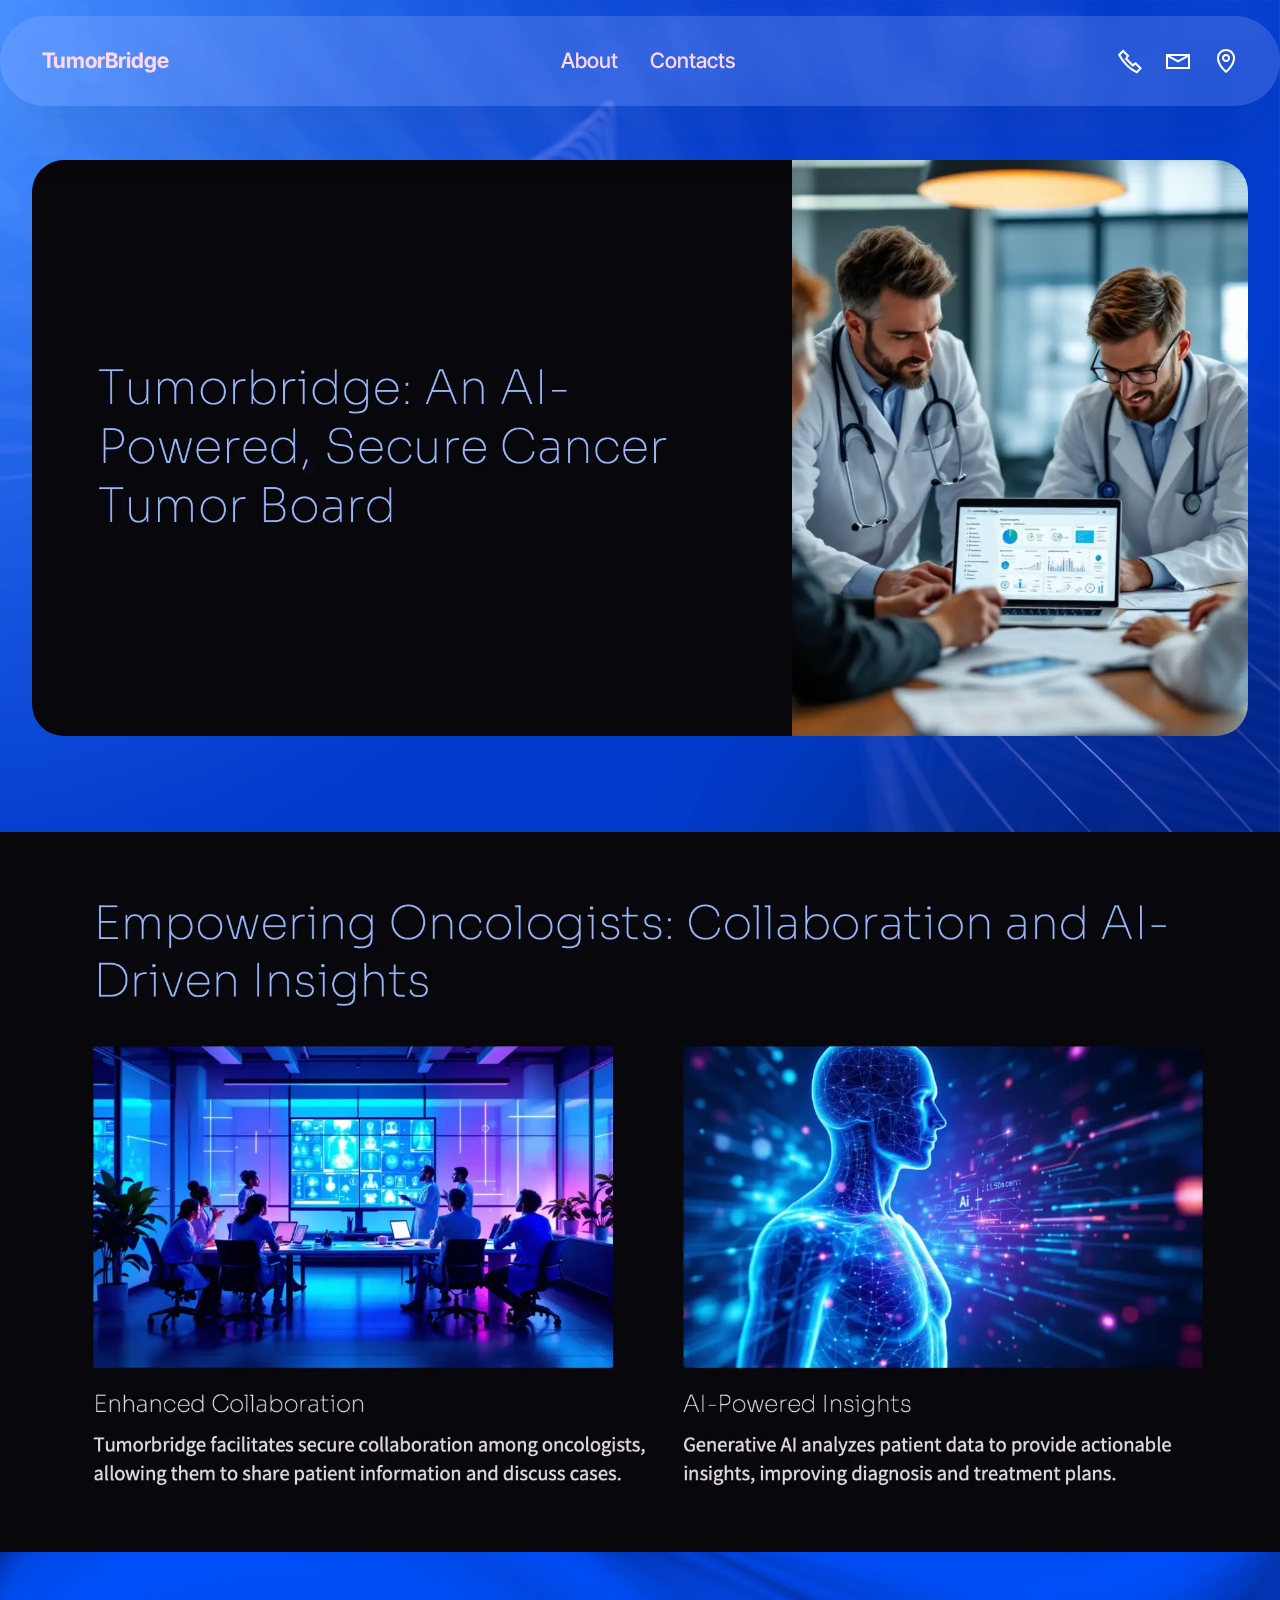
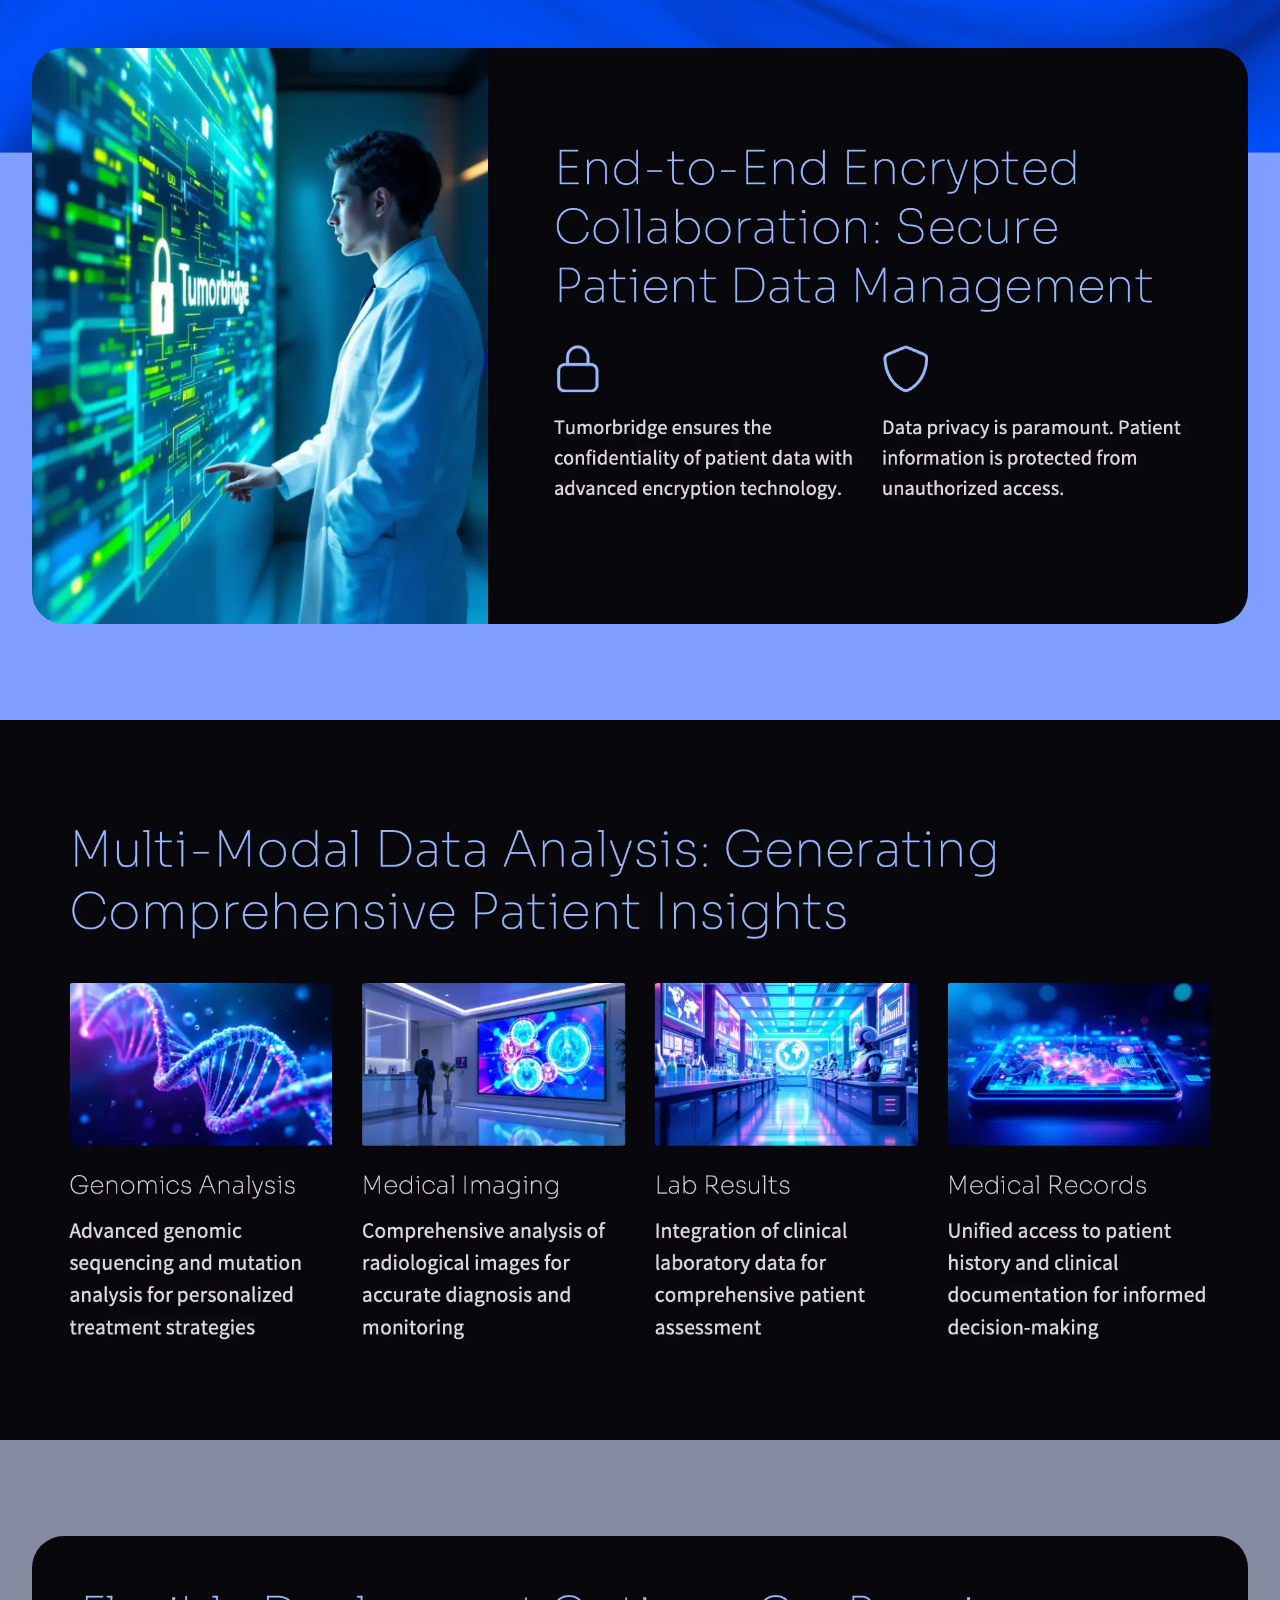
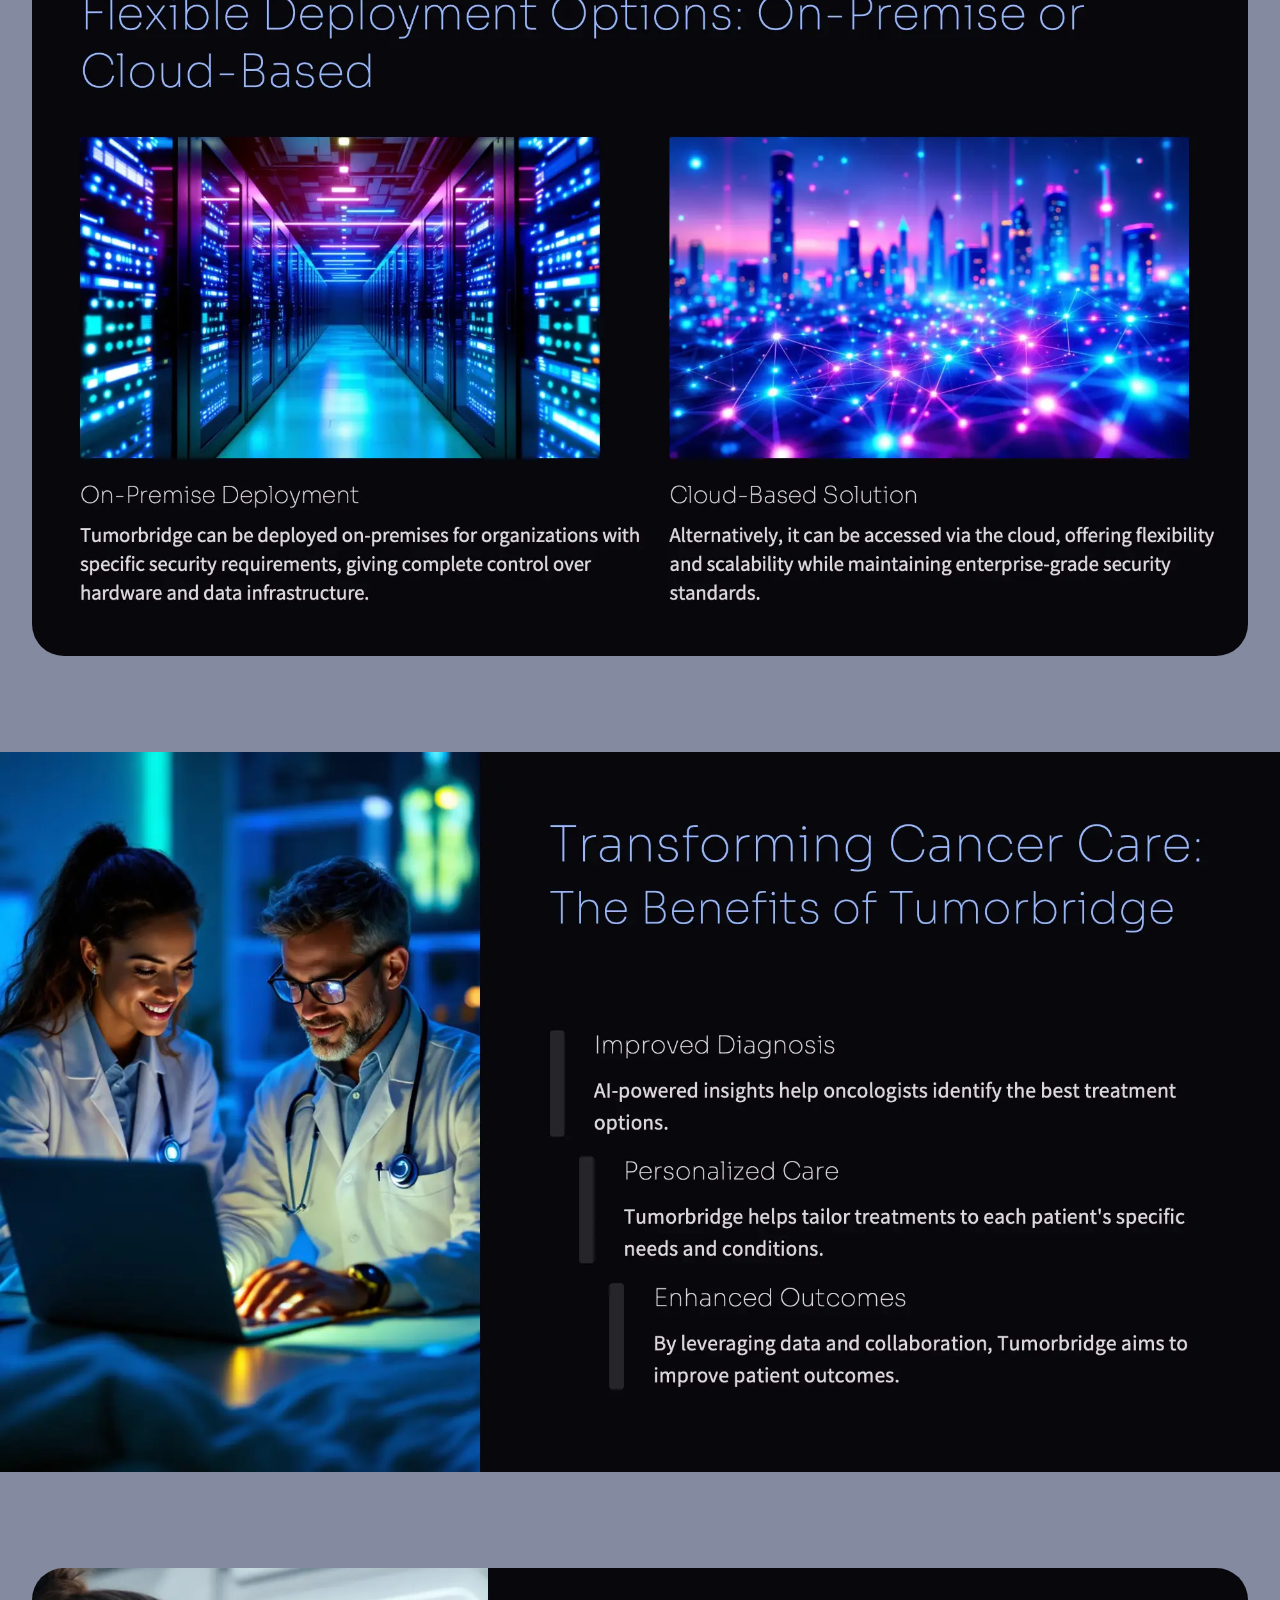
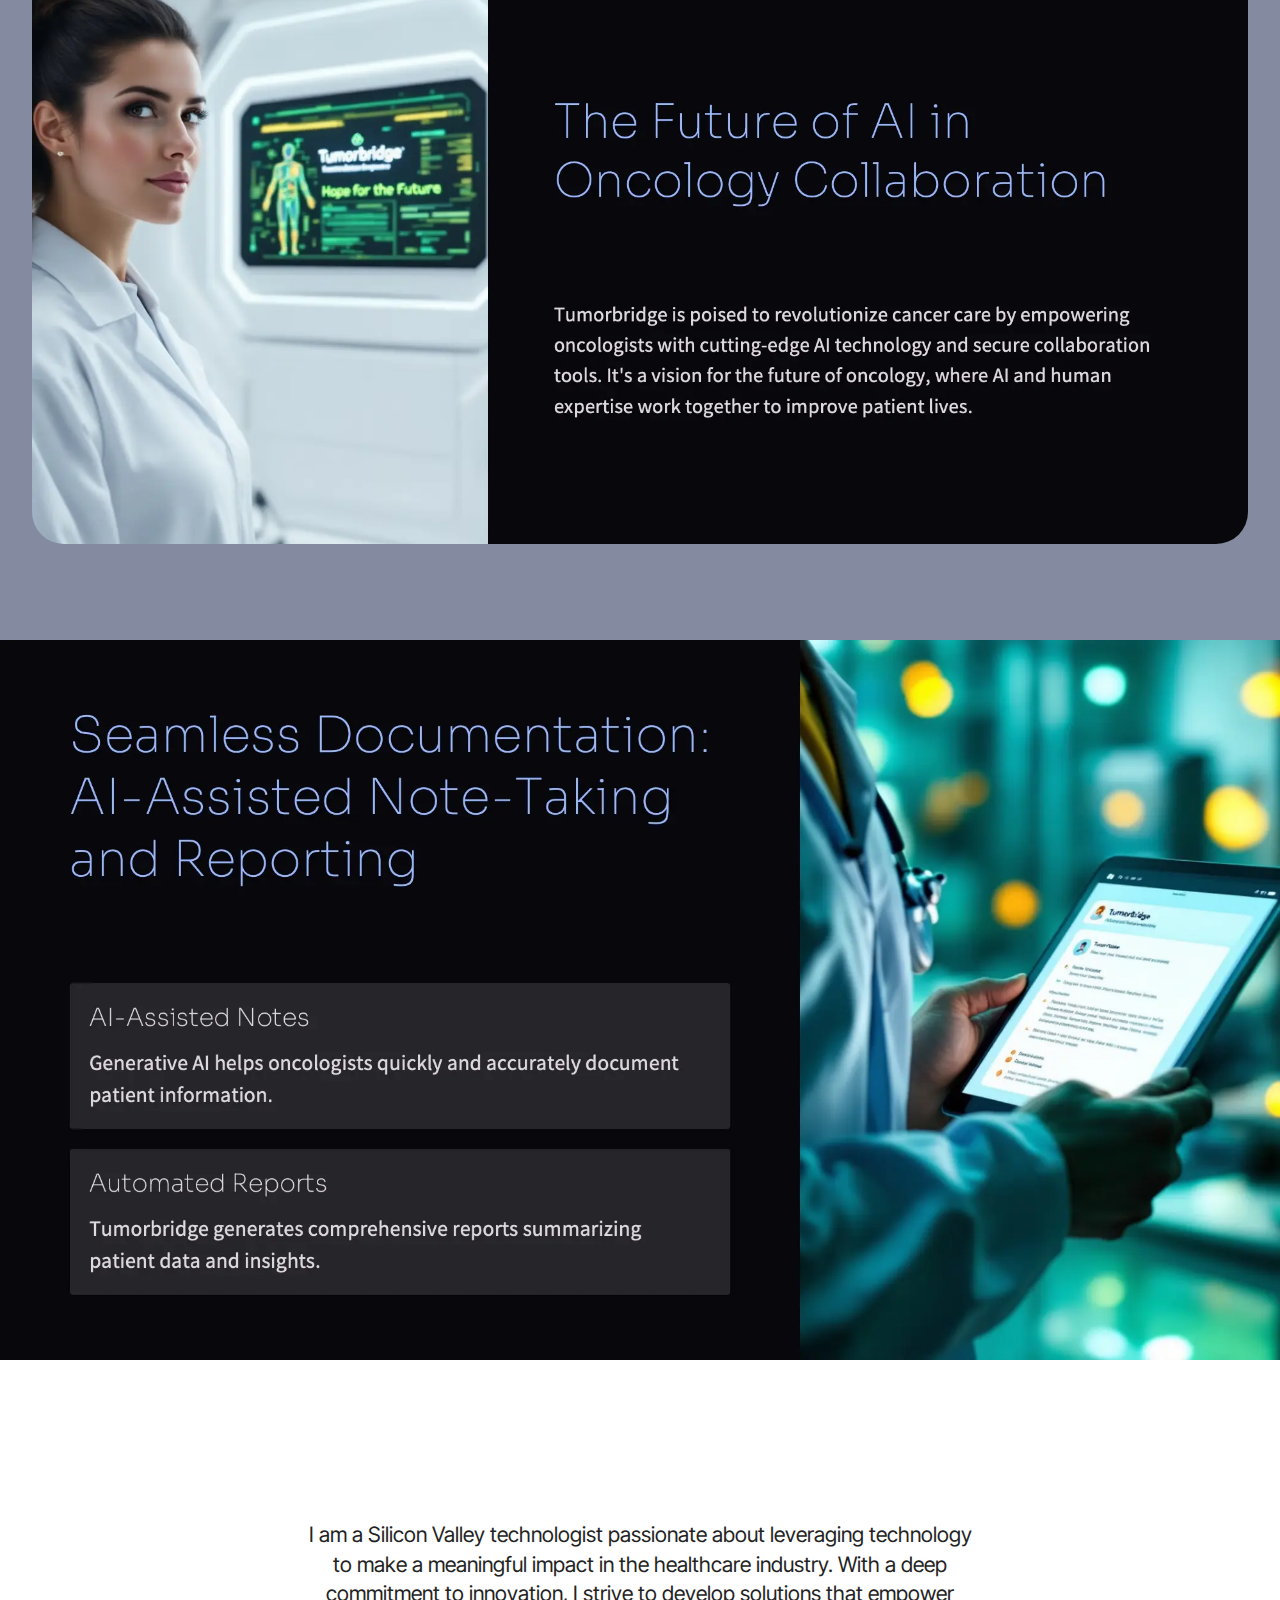
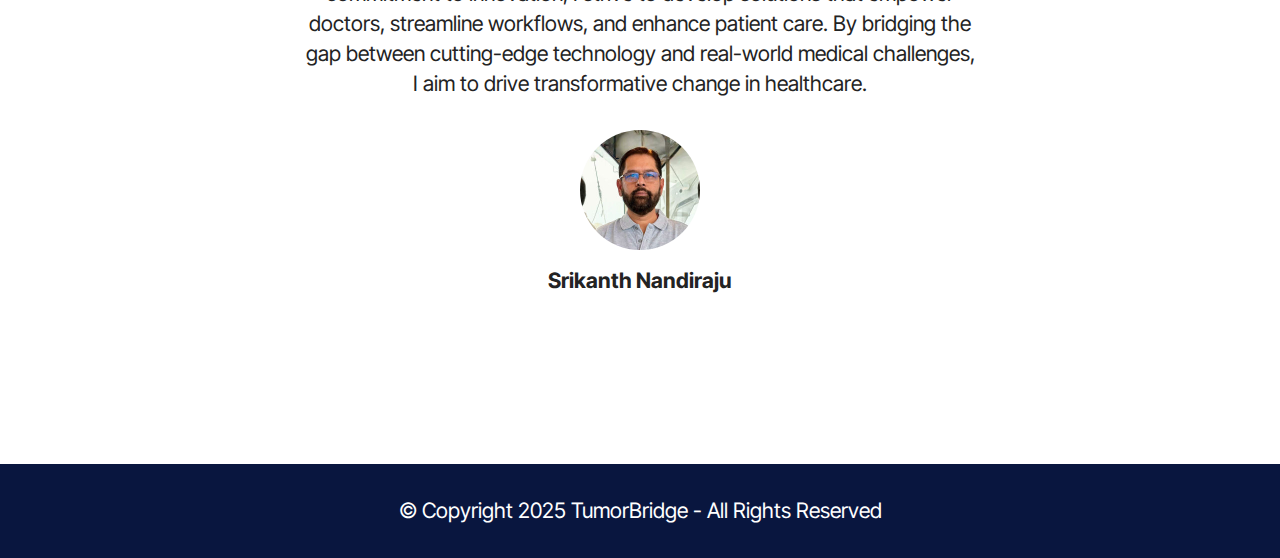
==== index.html @ 844866e7 "Site for YC" ====
<!DOCTYPE html>
<html>

<head>
  <!-- Site made with Mobirise Website Builder v5.9.18, https://mobirise.com -->
  <meta charset="UTF-8">
  <meta http-equiv="X-UA-Compatible" content="IE=edge">
  <meta name="generator" content="Mobirise v5.9.18, mobirise.com">
  <meta name="viewport" content="width=device-width, initial-scale=1, minimum-scale=1">
  <link rel="shortcut icon" href="assets/images/slide1-1.webp" type="image/x-icon">
  <meta name="description" content="">


  <title>[ Tumor Bridge ]</title>
  <link rel="stylesheet" href="assets/web/assets/mobirise-icons2/mobirise2.css">
  <link rel="stylesheet" href="assets/bootstrap/css/bootstrap.min.css">
  <link rel="stylesheet" href="assets/bootstrap/css/bootstrap-grid.min.css">
  <link rel="stylesheet" href="assets/bootstrap/css/bootstrap-reboot.min.css">
  <link rel="stylesheet" href="assets/parallax/jarallax.css">
  <link rel="stylesheet" href="assets/dropdown/css/style.css">
  <link rel="stylesheet" href="assets/theme/css/style.css">
  <link rel="preload"
    href="https://fonts.googleapis.com/css?family=Inter+Tight:100,200,300,400,500,600,700,800,900,100i,200i,300i,400i,500i,600i,700i,800i,900i&display=swap"
    as="style" onload="this.onload=null;this.rel='stylesheet'">
  <noscript>
    <link rel="stylesheet"
      href="https://fonts.googleapis.com/css?family=Inter+Tight:100,200,300,400,500,600,700,800,900,100i,200i,300i,400i,500i,600i,700i,800i,900i&display=swap">
  </noscript>
  <link rel="preload" as="style" href="assets/mobirise/css/mbr-additional.css?v=4ogTkj">
  <link rel="stylesheet" href="assets/mobirise/css/mbr-additional.css?v=4ogTkj" type="text/css">





</head>

<body>

  <section data-bs-version="5.1" class="menu menu2 cid-uChitT1sKM" once="menu" id="menu02-e">


    <nav class="navbar-fixed-top navbar navbar-dropdown navbar-expand-lg">
      <div class="container">
        <div class="navbar-brand">

          <span class="navbar-caption-wrap"><a class="text-secondary navbar-caption display-4"
              href="index.html#footer04-f">TumorBridge</a></span>
        </div>
        <button class="navbar-toggler" type="button" data-toggle="collapse" data-bs-toggle="collapse"
          data-target="#navbarSupportedContent" data-bs-target="#navbarSupportedContent"
          aria-controls="navbarNavAltMarkup" aria-expanded="false" aria-label="Toggle navigation">
          <div class="hamburger">
            <span></span>
            <span></span>
            <span></span>
            <span></span>
          </div>
        </button>
        <div class="collapse navbar-collapse" id="navbarSupportedContent">
          <ul class="nav-right navbar-nav nav-dropdown" data-app-modern-menu="true">
            <li class="nav-item">
              <a class="text-secondary nav-link link display-4" href="index.html#footer04-f">About</a>
            </li>

            <li class="nav-item">
              <a class="text-secondary nav-link link display-4" href="index.html#footer04-f">Contacts</a>
            </li>
          </ul>
          <div class="icons-menu">
            <a class="iconfont-wrapper" href="index.html#footer04-f">
              <span class="p-2 mbr-iconfont mobi-mbri-phone mobi-mbri"></span>
            </a>
            <a class="iconfont-wrapper" href="index.html#footer04-f">
              <span class="p-2 mbr-iconfont mobi-mbri-letter mobi-mbri"></span>
            </a>
            <a class="iconfont-wrapper" href="index.html#footer04-f">
              <span class="mobi-mbri-map-pin p-2 mbr-iconfont mobi-mbri"></span>
            </a>

          </div>

        </div>
      </div>
    </nav>
  </section>

  <section data-bs-version="5.1" class="image07 cid-uChcilmzw1 mbr-parallax-background" id="image07-2">



    <div class="mbr-overlay" style="opacity: 0.5; background-color: rgb(0, 61, 255);"></div>
    <div class="container">
      <div class="justify-content-center row">
        <div class="card col-12 col-lg-12">
          <div class="card-wrapper wrap">
            <div class="card-box align-center">



            </div>
          </div>
        </div>
      </div>


    </div>
  </section>

  <section data-bs-version="5.1" class="image03 cid-uChcu0Eqd3" id="image04-3">


    <div class="image-block m-auto">
      <img src="assets/images/section-2.webp" alt="Mobirise">

    </div>
  </section>

  <section data-bs-version="5.1" class="image07 cid-uChdQV6iIn mbr-parallax-background" id="image07-4">



    <div class="mbr-overlay" style="opacity: 0.5; background-color: rgb(0, 61, 255);"></div>
    <div class="container">
      <div class="justify-content-center row">
        <div class="card col-12 col-lg-12">
          <div class="card-wrapper wrap">
            <div class="card-box align-center">



            </div>
          </div>
        </div>
      </div>


    </div>
  </section>

  <section data-bs-version="5.1" class="image03 cid-uChe19SMSK" id="image04-5">


    <div class="image-block m-auto">
      <img src="assets/images/section-4.webp" alt="Mobirise">

    </div>
  </section>

  <section data-bs-version="5.1" class="image07 cid-uChfQduORW mbr-parallax-background" id="image07-c">



    <div class="mbr-overlay" style="opacity: 0.5; background-color: rgb(9, 22, 63);"></div>
    <div class="container">
      <div class="justify-content-center row">
        <div class="card col-12 col-lg-12">
          <div class="card-wrapper wrap">
            <div class="card-box align-center">



            </div>
          </div>
        </div>
      </div>


    </div>
  </section>

  <section data-bs-version="5.1" class="image03 cid-uCheXGlC0w" id="image04-9">


    <div class="image-block m-auto">
      <img src="assets/images/section-7.webp" alt="Mobirise">

    </div>
  </section>

  <section data-bs-version="5.1" class="image07 cid-uCheaqXjZr mbr-parallax-background" id="image07-6">



    <div class="mbr-overlay" style="opacity: 0.5; background-color: rgb(9, 22, 63);"></div>
    <div class="container">
      <div class="justify-content-center row">
        <div class="card col-12 col-lg-12">
          <div class="card-wrapper wrap">
            <div class="card-box align-center">



            </div>
          </div>
        </div>
      </div>


    </div>
  </section>

  <section data-bs-version="5.1" class="image03 cid-uCheyWQt55" id="image04-7">


    <div class="image-block m-auto">
      <img src="assets/images/section-5.webp" alt="Mobirise">

    </div>
  </section>

  <section data-bs-version="5.1" class="people06 cid-uChkmJxXgP mbr-parallax-background" id="people06-g">




    <div class="container-fluid">
      <div class="justify-content-center row">
        <div class="card col-12 col-md-12 col-lg-8">
          <div class="card-wrapper">
            <div class="card-box align-center">
              <p class="card-text mbr-fonts-style display-7">
                I am a Silicon Valley technologist passionate about leveraging technology to make a meaningful impact in
                the healthcare industry. With a deep commitment to innovation, I strive to develop solutions that
                empower doctors, streamline workflows, and enhance patient care. By bridging the gap between
                cutting-edge technology and real-world medical challenges, I aim to drive transformative change in
                healthcare.
              </p>
              <div class="justify-content-center mt-4 img-wrapper">
                <img src="assets/images/snapedit-1722427448085-240x240.jpg" alt="" data-slide-to="0"
                  data-bs-slide-to="0">
              </div>
              <p class="mt-3 card-title mbr-fonts-style display-7">
                <strong>Srikanth Nandiraju</strong>
              </p>
            </div>
          </div>
        </div>
      </div>
    </div>
  </section>

  <section data-bs-version="5.1" class="footer4 cid-uChjpR6FCB" once="footers" id="footer04-f">





    <div class="container">
      <div class="media-container-row align-center mbr-white">
        <div class="col-12">
          <p class="mb-0 mbr-text mbr-fonts-style display-7">
            © Copyright 2025 TumorBridge - All Rights Reserved
          </p>
        </div>
      </div>
    </div>
  </section>

  <script src="assets/bootstrap/js/bootstrap.bundle.min.js"></script>
  <script src="assets/parallax/jarallax.js"></script>
  <script src="assets/smoothscroll/smooth-scroll.js"></script>
  <script src="assets/ytplayer/index.js"></script>
  <script src="assets/dropdown/js/navbar-dropdown.js"></script>
  <script src="assets/theme/js/script.js"></script>



</body>

</html>
---- assets/web/assets/mobirise-icons2/mobirise2.css ----
@font-face {
  font-family: 'Moririse2';
  font-display: swap;
  src:  url('mobirise2.eot?f2bix4');
  src:  url('mobirise2.eot?f2bix4#iefix') format('embedded-opentype'),
    url('mobirise2.ttf?f2bix4') format('truetype'),
    url('mobirise2.woff?f2bix4') format('woff'),
    url('mobirise2.svg?f2bix4#mobirise2') format('svg');
  font-weight: normal;
  font-style: normal;
}

[class^="mobi-"], [class*=" mobi-"] {
  /* use !important to prevent issues with browser extensions that change fonts */
  font-family: 'Moririse2' !important;
  speak: none;
  font-style: normal;
  font-weight: normal;
  font-variant: normal;
  text-transform: none;
  line-height: 1;

  /* Better Font Rendering =========== */
  -webkit-font-smoothing: antialiased;
  -moz-osx-font-smoothing: grayscale;
}

.mobi-mbri-add-submenu:before {
  content: "\e900";
}
.mobi-mbri-alert:before {
  content: "\e901";
}
.mobi-mbri-align-center:before {
  content: "\e902";
}
.mobi-mbri-align-justify:before {
  content: "\e903";
}
.mobi-mbri-align-left:before {
  content: "\e904";
}
.mobi-mbri-align-right:before {
  content: "\e905";
}
.mobi-mbri-android:before {
  content: "\e906";
}
.mobi-mbri-apple:before {
  content: "\e907";
}
.mobi-mbri-arrow-down:before {
  content: "\e908";
}
.mobi-mbri-arrow-next:before {
  content: "\e909";
}
.mobi-mbri-arrow-prev:before {
  content: "\e90a";
}
.mobi-mbri-arrow-up:before {
  content: "\e90b";
}
.mobi-mbri-bold:before {
  content: "\e90c";
}
.mobi-mbri-bookmark:before {
  content: "\e90d";
}
.mobi-mbri-bootstrap:before {
  content: "\e90e";
}
.mobi-mbri-briefcase:before {
  content: "\e90f";
}
.mobi-mbri-browse:before {
  content: "\e910";
}
.mobi-mbri-bulleted-list:before {
  content: "\e911";
}
.mobi-mbri-calendar:before {
  content: "\e912";
}
.mobi-mbri-camera:before {
  content: "\e913";
}
.mobi-mbri-cart-add:before {
  content: "\e914";
}
.mobi-mbri-cart-full:before {
  content: "\e915";
}
.mobi-mbri-cash:before {
  content: "\e916";
}
.mobi-mbri-change-style:before {
  content: "\e917";
}
.mobi-mbri-chat:before {
  content: "\e918";
}
.mobi-mbri-clock:before {
  content: "\e919";
}
.mobi-mbri-close:before {
  content: "\e91a";
}
.mobi-mbri-cloud:before {
  content: "\e91b";
}
.mobi-mbri-code:before {
  content: "\e91c";
}
.mobi-mbri-contact-form:before {
  content: "\e91d";
}
.mobi-mbri-credit-card:before {
  content: "\e91e";
}
.mobi-mbri-cursor-click:before {
  content: "\e91f";
}
.mobi-mbri-cust-feedback:before {
  content: "\e920";
}
.mobi-mbri-database:before {
  content: "\e921";
}
.mobi-mbri-delivery:before {
  content: "\e922";
}
.mobi-mbri-desktop:before {
  content: "\e923";
}
.mobi-mbri-devices:before {
  content: "\e924";
}
.mobi-mbri-down:before {
  content: "\e925";
}
.mobi-mbri-download-2:before {
  content: "\e926";
}
.mobi-mbri-download:before {
  content: "\e927";
}
.mobi-mbri-drag-n-drop-2:before {
  content: "\e928";
}
.mobi-mbri-drag-n-drop:before {
  content: "\e929";
}
.mobi-mbri-edit-2:before {
  content: "\e92a";
}
.mobi-mbri-edit:before {
  content: "\e92b";
}
.mobi-mbri-error:before {
  content: "\e92c";
}
.mobi-mbri-extension:before {
  content: "\e92d";
}
.mobi-mbri-features:before {
  content: "\e92e";
}
.mobi-mbri-file:before {
  content: "\e92f";
}
.mobi-mbri-flag:before {
  content: "\e930";
}
.mobi-mbri-folder:before {
  content: "\e931";
}
.mobi-mbri-gift:before {
  content: "\e932";
}
.mobi-mbri-github:before {
  content: "\e933";
}
.mobi-mbri-globe-2:before {
  content: "\e934";
}
.mobi-mbri-globe:before {
  content: "\e935";
}
.mobi-mbri-growing-chart:before {
  content: "\e936";
}
.mobi-mbri-hearth:before {
  content: "\e937";
}
.mobi-mbri-help:before {
  content: "\e938";
}
.mobi-mbri-home:before {
  content: "\e939";
}
.mobi-mbri-hot-cup:before {
  content: "\e93a";
}
.mobi-mbri-idea:before {
  content: "\e93b";
}
.mobi-mbri-image-gallery:before {
  content: "\e93c";
}
.mobi-mbri-image-slider:before {
  content: "\e93d";
}
.mobi-mbri-info:before {
  content: "\e93e";
}
.mobi-mbri-italic:before {
  content: "\e93f";
}
.mobi-mbri-key:before {
  content: "\e940";
}
.mobi-mbri-laptop:before {
  content: "\e941";
}
.mobi-mbri-layers:before {
  content: "\e942";
}
.mobi-mbri-left-right:before {
  content: "\e943";
}
.mobi-mbri-left:before {
  content: "\e944";
}
.mobi-mbri-letter:before {
  content: "\e945";
}
.mobi-mbri-like:before {
  content: "\e946";
}
.mobi-mbri-link:before {
  content: "\e947";
}
.mobi-mbri-lock:before {
  content: "\e948";
}
.mobi-mbri-login:before {
  content: "\e949";
}
.mobi-mbri-logout:before {
  content: "\e94a";
}
.mobi-mbri-magic-stick:before {
  content: "\e94b";
}
.mobi-mbri-map-pin:before {
  content: "\e94c";
}
.mobi-mbri-menu:before {
  content: "\e94d";
}
.mobi-mbri-mobile-2:before {
  content: "\e94e";
}
.mobi-mbri-mobile-horizontal:before {
  content: "\e94f";
}
.mobi-mbri-mobile:before {
  content: "\e950";
}
.mobi-mbri-mobirise:before {
  content: "\e951";
}
.mobi-mbri-more-horizontal:before {
  content: "\e952";
}
.mobi-mbri-more-vertical:before {
  content: "\e953";
}
.mobi-mbri-music:before {
  content: "\e954";
}
.mobi-mbri-new-file:before {
  content: "\e955";
}
.mobi-mbri-numbered-list:before {
  content: "\e956";
}
.mobi-mbri-opened-folder:before {
  content: "\e957";
}
.mobi-mbri-pages:before {
  content: "\e958";
}
.mobi-mbri-paper-plane:before {
  content: "\e959";
}
.mobi-mbri-paperclip:before {
  content: "\e95a";
}
.mobi-mbri-phone:before {
  content: "\e95b";
}
.mobi-mbri-photo:before {
  content: "\e95c";
}
.mobi-mbri-photos:before {
  content: "\e95d";
}
.mobi-mbri-pin:before {
  content: "\e95e";
}
.mobi-mbri-play:before {
  content: "\e95f";
}
.mobi-mbri-plus:before {
  content: "\e960";
}
.mobi-mbri-preview:before {
  content: "\e961";
}
.mobi-mbri-print:before {
  content: "\e962";
}
.mobi-mbri-protect:before {
  content: "\e963";
}
.mobi-mbri-question:before {
  content: "\e964";
}
.mobi-mbri-quote-left:before {
  content: "\e965";
}
.mobi-mbri-quote-right:before {
  content: "\e966";
}
.mobi-mbri-redo:before {
  content: "\e967";
}
.mobi-mbri-refresh:before {
  content: "\e968";
}
.mobi-mbri-responsive-2:before {
  content: "\e969";
}
.mobi-mbri-responsive:before {
  content: "\e96a";
}
.mobi-mbri-right:before {
  content: "\e96b";
}
.mobi-mbri-rocket:before {
  content: "\e96c";
}
.mobi-mbri-sad-face:before {
  content: "\e96d";
}
.mobi-mbri-sale:before {
  content: "\e96e";
}
.mobi-mbri-save:before {
  content: "\e96f";
}
.mobi-mbri-search:before {
  content: "\e970";
}
.mobi-mbri-setting-2:before {
  content: "\e971";
}
.mobi-mbri-setting-3:before {
  content: "\e972";
}
.mobi-mbri-setting:before {
  content: "\e973";
}
.mobi-mbri-share:before {
  content: "\e974";
}
.mobi-mbri-shopping-bag:before {
  content: "\e975";
}
.mobi-mbri-shopping-basket:before {
  content: "\e976";
}
.mobi-mbri-shopping-cart:before {
  content: "\e977";
}
.mobi-mbri-sites:before {
  content: "\e978";
}
.mobi-mbri-smile-face:before {
  content: "\e979";
}
.mobi-mbri-speed:before {
  content: "\e97a";
}
.mobi-mbri-star:before {
  content: "\e97b";
}
.mobi-mbri-success:before {
  content: "\e97c";
}
.mobi-mbri-sun:before {
  content: "\e97d";
}
.mobi-mbri-sun2:before {
  content: "\e97e";
}
.mobi-mbri-tablet-vertical:before {
  content: "\e97f";
}
.mobi-mbri-tablet:before {
  content: "\e980";
}
.mobi-mbri-target:before {
  content: "\e981";
}
.mobi-mbri-timer:before {
  content: "\e982";
}
.mobi-mbri-to-ftp:before {
  content: "\e983";
}
.mobi-mbri-to-local-drive:before {
  content: "\e984";
}
.mobi-mbri-touch-swipe:before {
  content: "\e985";
}
.mobi-mbri-touch:before {
  content: "\e986";
}
.mobi-mbri-trash:before {
  content: "\e987";
}
.mobi-mbri-underline:before {
  content: "\e988";
}
.mobi-mbri-undo:before {
  content: "\e989";
}
.mobi-mbri-unlink:before {
  content: "\e98a";
}
.mobi-mbri-unlock:before {
  content: "\e98b";
}
.mobi-mbri-up-down:before {
  content: "\e98c";
}
.mobi-mbri-up:before {
  content: "\e98d";
}
.mobi-mbri-update:before {
  content: "\e98e";
}
.mobi-mbri-upload-2:before {
  content: "\e98f";
}
.mobi-mbri-upload:before {
  content: "\e990";
}
.mobi-mbri-user-2:before {
  content: "\e991";
}
.mobi-mbri-user:before {
  content: "\e992";
}
.mobi-mbri-users:before {
  content: "\e993";
}
.mobi-mbri-video-play:before {
  content: "\e994";
}
.mobi-mbri-video:before {
  content: "\e995";
}
.mobi-mbri-watch:before {
  content: "\e996";
}
.mobi-mbri-website-theme-2:before {
  content: "\e997";
}
.mobi-mbri-website-theme:before {
  content: "\e998";
}
.mobi-mbri-wifi:before {
  content: "\e999";
}
.mobi-mbri-windows:before {
  content: "\e99a";
}
.mobi-mbri-zoom-in:before {
  content: "\e99b";
}
.mobi-mbri-zoom-out:before {
  content: "\e99c";
}
---- assets/parallax/jarallax.css ----
.jarallax {
    position: relative;
    z-index: 0;
}
.jarallax > .jarallax-img {
    position: absolute;
    object-fit: cover;
    /* support for plugin https://github.com/bfred-it/object-fit-images */
    font-family: 'object-fit: cover;';
    top: 0;
    left: 0;
    width: 100%;
    height: 100%;
    z-index: -1;
}
---- assets/dropdown/css/style.css ----
.navbar-dropdown {
  left: 0;
  padding: 0;
  position: absolute;
  right: 0;
  top: 0;
  transition: all 0.45s ease;
  z-index: 1030;
  background: #282828; }
  .navbar-dropdown .navbar-logo {
    margin-right: 0.8rem;
    transition: margin 0.3s ease-in-out;
    vertical-align: middle; }
    .navbar-dropdown .navbar-logo img {
      height: 3.125rem;
      transition: all 0.3s ease-in-out; }
    .navbar-dropdown .navbar-logo.mbr-iconfont {
      font-size: 3.125rem;
      line-height: 3.125rem; }
  .navbar-dropdown .navbar-caption {
    font-weight: 700;
    white-space: normal;
    vertical-align: -4px;
    line-height: 3.125rem !important; }
    .navbar-dropdown .navbar-caption, .navbar-dropdown .navbar-caption:hover {
      color: inherit;
      text-decoration: none; }
  .navbar-dropdown .mbr-iconfont + .navbar-caption {
    vertical-align: -1px; }
  .navbar-dropdown.navbar-fixed-top {
    position: fixed; }
  .navbar-dropdown .navbar-brand span {
    vertical-align: -4px; }
  .navbar-dropdown.bg-color.transparent {
    background: none; }
  .navbar-dropdown.navbar-short .navbar-brand {
    padding: 0.625rem 0; }
    .navbar-dropdown.navbar-short .navbar-brand span {
      vertical-align: -1px; }
  .navbar-dropdown.navbar-short .navbar-caption {
    line-height: 2.375rem !important;
    vertical-align: -2px; }
  .navbar-dropdown.navbar-short .navbar-logo {
    margin-right: 0.5rem; }
    .navbar-dropdown.navbar-short .navbar-logo img {
      height: 2.375rem; }
    .navbar-dropdown.navbar-short .navbar-logo.mbr-iconfont {
      font-size: 2.375rem;
      line-height: 2.375rem; }
  .navbar-dropdown.navbar-short .mbr-table-cell {
    height: 3.625rem; }
  .navbar-dropdown .navbar-close {
    left: 0.6875rem;
    position: fixed;
    top: 0.75rem;
    z-index: 1000; }
  .navbar-dropdown .hamburger-icon {
    content: "";
    display: inline-block;
    vertical-align: middle;
    width: 16px;
    -webkit-box-shadow: 0 -6px 0 1px #282828,0 0 0 1px #282828,0 6px 0 1px #282828;
    -moz-box-shadow: 0 -6px 0 1px #282828,0 0 0 1px #282828,0 6px 0 1px #282828;
    box-shadow: 0 -6px 0 1px #282828,0 0 0 1px #282828,0 6px 0 1px #282828; }

.dropdown-menu .dropdown-toggle[data-toggle="dropdown-submenu"]::after {
  border-bottom: 0.35em solid transparent;
  border-left: 0.35em solid;
  border-right: 0;
  border-top: 0.35em solid transparent;
  margin-left: 0.3rem; }

.dropdown-menu .dropdown-item:focus {
  outline: 0; }

.nav-dropdown {
  font-size: 0.75rem;
  font-weight: 500;
  height: auto !important; }
  .nav-dropdown .nav-btn {
    padding-left: 1rem; }
  .nav-dropdown .link {
    margin: .667em 1.667em;
    font-weight: 500;
    padding: 0;
    transition: color .2s ease-in-out; }
    .nav-dropdown .link.dropdown-toggle {
      margin-right: 2.583em; }
      .nav-dropdown .link.dropdown-toggle::after {
        margin-left: .25rem;
        border-top: 0.35em solid;
        border-right: 0.35em solid transparent;
        border-left: 0.35em solid transparent;
        border-bottom: 0; }
      .nav-dropdown .link.dropdown-toggle[aria-expanded="true"] {
        margin: 0;
        padding: 0.667em 3.263em  0.667em 1.667em; }
  .nav-dropdown .link::after,
  .nav-dropdown .dropdown-item::after {
    color: inherit; }
  .nav-dropdown .btn {
    font-size: 0.75rem;
    font-weight: 700;
    letter-spacing: 0;
    margin-bottom: 0;
    padding-left: 1.25rem;
    padding-right: 1.25rem; }
  .nav-dropdown .dropdown-menu {
    border-radius: 0;
    border: 0;
    left: 0;
    margin: 0;
    padding-bottom: 1.25rem;
    padding-top: 1.25rem;
    position: relative; }
  .nav-dropdown .dropdown-submenu {
    margin-left: 0.125rem;
    top: 0; }
  .nav-dropdown .dropdown-item {
    font-weight: 500;
    line-height: 2;
    padding: 0.3846em 4.615em 0.3846em 1.5385em;
    position: relative;
    transition: color .2s ease-in-out, background-color .2s ease-in-out; }
    .nav-dropdown .dropdown-item::after {
      margin-top: -0.3077em;
      position: absolute;
      right: 1.1538em;
      top: 50%; }
    .nav-dropdown .dropdown-item:focus, .nav-dropdown .dropdown-item:hover {
      background: none; }

@media (max-width: 767px) {
  .nav-dropdown.navbar-toggleable-sm {
    bottom: 0;
    display: none;
    left: 0;
    overflow-x: hidden;
    position: fixed;
    top: 0;
    transform: translateX(-100%);
    -ms-transform: translateX(-100%);
    -webkit-transform: translateX(-100%);
    width: 18.75rem;
    z-index: 999; } }
.nav-dropdown.navbar-toggleable-xl {
  bottom: 0;
  display: none;
  left: 0;
  overflow-x: hidden;
  position: fixed;
  top: 0;
  transform: translateX(-100%);
  -ms-transform: translateX(-100%);
  -webkit-transform: translateX(-100%);
  width: 18.75rem;
  z-index: 999; }

.nav-dropdown-sm {
  display: block !important;
  overflow-x: hidden;
  overflow: auto;
  padding-top: 3.875rem; }
  .nav-dropdown-sm::after {
    content: "";
    display: block;
    height: 3rem;
    width: 100%; }
  .nav-dropdown-sm.collapse.in ~ .navbar-close {
    display: block !important; }
  .nav-dropdown-sm.collapsing, .nav-dropdown-sm.collapse.in {
    transform: translateX(0);
    -ms-transform: translateX(0);
    -webkit-transform: translateX(0);
    transition: all 0.25s ease-out;
    -webkit-transition: all 0.25s ease-out;
    background: #282828; }
  .nav-dropdown-sm.collapsing[aria-expanded="false"] {
    transform: translateX(-100%);
    -ms-transform: translateX(-100%);
    -webkit-transform: translateX(-100%); }
  .nav-dropdown-sm .nav-item {
    display: block;
    margin-left: 0 !important;
    padding-left: 0; }
  .nav-dropdown-sm .link,
  .nav-dropdown-sm .dropdown-item {
    border-top: 1px dotted rgba(255, 255, 255, 0.1);
    font-size: 0.8125rem;
    line-height: 1.6;
    margin: 0 !important;
    padding: 0.875rem 2.4rem 0.875rem 1.5625rem !important;
    position: relative;
    white-space: normal; }
    .nav-dropdown-sm .link:focus, .nav-dropdown-sm .link:hover,
    .nav-dropdown-sm .dropdown-item:focus,
    .nav-dropdown-sm .dropdown-item:hover {
      background: rgba(0, 0, 0, 0.2) !important;
      color: #c0a375; }
  .nav-dropdown-sm .nav-btn {
    position: relative;
    padding: 1.5625rem 1.5625rem 0 1.5625rem; }
    .nav-dropdown-sm .nav-btn::before {
      border-top: 1px dotted rgba(255, 255, 255, 0.1);
      content: "";
      left: 0;
      position: absolute;
      top: 0;
      width: 100%; }
    .nav-dropdown-sm .nav-btn + .nav-btn {
      padding-top: 0.625rem; }
      .nav-dropdown-sm .nav-btn + .nav-btn::before {
        display: none; }
  .nav-dropdown-sm .btn {
    padding: 0.625rem 0; }
  .nav-dropdown-sm .dropdown-toggle[data-toggle="dropdown-submenu"]::after {
    margin-left: .25rem;
    border-top: 0.35em solid;
    border-right: 0.35em solid transparent;
    border-left: 0.35em solid transparent;
    border-bottom: 0; }
  .nav-dropdown-sm .dropdown-toggle[data-toggle="dropdown-submenu"][aria-expanded="true"]::after {
    border-top: 0;
    border-right: 0.35em solid transparent;
    border-left: 0.35em solid transparent;
    border-bottom: 0.35em solid; }
  .nav-dropdown-sm .dropdown-menu {
    margin: 0;
    padding: 0;
    position: relative;
    top: 0;
    left: 0;
    width: 100%;
    border: 0;
    float: none;
    border-radius: 0;
    background: none; }
  .nav-dropdown-sm .dropdown-submenu {
    left: 100%;
    margin-left: 0.125rem;
    margin-top: -1.25rem;
    top: 0; }

.navbar-toggleable-sm .nav-dropdown .dropdown-menu {
  position: absolute; }

.navbar-toggleable-sm .nav-dropdown .dropdown-submenu {
  left: 100%;
  margin-left: 0.125rem;
  margin-top: -1.25rem;
  top: 0; }

.navbar-toggleable-sm.opened .nav-dropdown .dropdown-menu {
  position: relative; }

.navbar-toggleable-sm.opened .nav-dropdown .dropdown-submenu {
  left: 0;
  margin-left: 00rem;
  margin-top: 0rem;
  top: 0; }

.is-builder .nav-dropdown.collapsing {
  transition: none !important; }
---- assets/theme/css/style.css ----
@charset "UTF-8";
section {
  background-color: #ffffff;
}

body {
  font-style: normal;
  line-height: 1.5;
  font-weight: 400;
  color: #232323;
  position: relative;
}

button {
  background-color: transparent;
  border-color: transparent;
}

.embla__button,
.carousel-control {
  background-color: #edefea !important;
  opacity: 0.8 !important;
  color: #464845 !important;
  border-color: #edefea !important;
}

.carousel .close,
.modalWindow .close {
  background-color: #edefea !important;
  color: #464845 !important;
  border-color: #edefea !important;
  opacity: 0.8 !important;
}

.carousel .close:hover,
.modalWindow .close:hover {
  opacity: 1 !important;
}

.carousel-indicators li {
  background-color: #edefea !important;
  border: 2px solid #464845 !important;
}

.carousel-indicators li:hover,
.carousel-indicators li:active {
  opacity: 0.8 !important;
}

.embla__button:hover,
.carousel-control:hover {
  background-color: #edefea !important;
  opacity: 1 !important;
}

.modalWindow-video-container {
  height: 80%;
}

section,
.container,
.container-fluid {
  position: relative;
  word-wrap: break-word;
}

a.mbr-iconfont:hover {
  text-decoration: none;
}

.article .lead p,
.article .lead ul,
.article .lead ol,
.article .lead pre,
.article .lead blockquote {
  margin-bottom: 0;
}

a {
  font-style: normal;
  font-weight: 400;
  cursor: pointer;
}
a, a:hover {
  text-decoration: none;
}

.mbr-section-title {
  font-style: normal;
  line-height: 1.3;
}

.mbr-section-subtitle {
  line-height: 1.3;
}

.mbr-text {
  font-style: normal;
  line-height: 1.7;
}

h1,
h2,
h3,
h4,
h5,
h6,
.display-1,
.display-2,
.display-4,
.display-5,
.display-7,
span,
p,
a {
  line-height: 1;
  word-break: break-word;
  word-wrap: break-word;
  font-weight: 400;
}

b,
strong {
  font-weight: bold;
}

input:-webkit-autofill, input:-webkit-autofill:hover, input:-webkit-autofill:focus, input:-webkit-autofill:active {
  transition-delay: 9999s;
  -webkit-transition-property: background-color, color;
  transition-property: background-color, color;
}

textarea[type=hidden] {
  display: none;
}

section {
  background-position: 50% 50%;
  background-repeat: no-repeat;
  background-size: cover;
}
section .mbr-background-video,
section .mbr-background-video-preview {
  position: absolute;
  bottom: 0;
  left: 0;
  right: 0;
  top: 0;
}

.hidden {
  visibility: hidden;
}

.mbr-z-index20 {
  z-index: 20;
}

/*! Base colors */
.mbr-white {
  color: #ffffff;
}

.mbr-black {
  color: #111111;
}

.mbr-bg-white {
  background-color: #ffffff;
}

.mbr-bg-black {
  background-color: #000000;
}

/*! Text-aligns */
.align-left {
  text-align: left;
}

.align-center {
  text-align: center;
}

.align-right {
  text-align: right;
}

/*! Font-weight  */
.mbr-light {
  font-weight: 300;
}

.mbr-regular {
  font-weight: 400;
}

.mbr-semibold {
  font-weight: 500;
}

.mbr-bold {
  font-weight: 700;
}

/*! Media  */
.media-content {
  flex-basis: 100%;
}

.media-container-row {
  display: flex;
  flex-direction: row;
  flex-wrap: wrap;
  justify-content: center;
  align-content: center;
  align-items: start;
}
.media-container-row .media-size-item {
  width: 400px;
}

.media-container-column {
  display: flex;
  flex-direction: column;
  flex-wrap: wrap;
  justify-content: center;
  align-content: center;
  align-items: stretch;
}
.media-container-column > * {
  width: 100%;
}

@media (min-width: 992px) {
  .media-container-row {
    flex-wrap: nowrap;
  }
}
figure {
  margin-bottom: 0;
  overflow: hidden;
}

figure[mbr-media-size] {
  transition: width 0.1s;
}

img,
iframe {
  display: block;
  width: 100%;
}

.card {
  background-color: transparent;
  border: none;
}

.card-box {
  width: 100%;
}

.card-img {
  text-align: center;
  flex-shrink: 0;
  -webkit-flex-shrink: 0;
}

.media {
  max-width: 100%;
  margin: 0 auto;
}

.mbr-figure {
  align-self: center;
}

.media-container > div {
  max-width: 100%;
}

.mbr-figure img,
.card-img img {
  width: 100%;
}

@media (max-width: 991px) {
  .media-size-item {
    width: auto !important;
  }
  .media {
    width: auto;
  }
  .mbr-figure {
    width: 100% !important;
  }
}
/*! Buttons */
.mbr-section-btn {
  margin-left: -0.6rem;
  margin-right: -0.6rem;
  font-size: 0;
}

.btn {
  font-weight: 600;
  border-width: 1px;
  font-style: normal;
  margin: 0.6rem 0.6rem;
  white-space: normal;
  transition: all 0.2s ease-in-out;
  display: inline-flex;
  align-items: center;
  justify-content: center;
  word-break: break-word;
}

.btn-sm {
  font-weight: 600;
  letter-spacing: 0px;
  transition: all 0.3s ease-in-out;
}

.btn-md {
  font-weight: 600;
  letter-spacing: 0px;
  transition: all 0.3s ease-in-out;
}

.btn-lg {
  font-weight: 600;
  letter-spacing: 0px;
  transition: all 0.3s ease-in-out;
}

.btn-form {
  margin: 0;
}
.btn-form:hover {
  cursor: pointer;
}

nav .mbr-section-btn {
  margin-left: 0rem;
  margin-right: 0rem;
}

/*! Btn icon margin */
.btn .mbr-iconfont,
.btn.btn-sm .mbr-iconfont {
  order: 1;
  cursor: pointer;
  margin-left: 0.5rem;
  vertical-align: sub;
}

.btn.btn-md .mbr-iconfont,
.btn.btn-md .mbr-iconfont {
  margin-left: 0.8rem;
}

.mbr-regular {
  font-weight: 400;
}

.mbr-semibold {
  font-weight: 500;
}

.mbr-bold {
  font-weight: 700;
}

[type=submit] {
  -webkit-appearance: none;
}

/*! Full-screen */
.mbr-fullscreen .mbr-overlay {
  min-height: 100vh;
}

.mbr-fullscreen {
  display: flex;
  display: -moz-flex;
  display: -ms-flex;
  display: -o-flex;
  align-items: center;
  min-height: 100vh;
  padding-top: 3rem;
  padding-bottom: 3rem;
}

/*! Map */
.map {
  height: 25rem;
  position: relative;
}
.map iframe {
  width: 100%;
  height: 100%;
}

/*! Scroll to top arrow */
.mbr-arrow-up {
  bottom: 25px;
  right: 90px;
  position: fixed;
  text-align: right;
  z-index: 5000;
  color: #ffffff;
  font-size: 22px;
}

.mbr-arrow-up a {
  background: rgba(0, 0, 0, 0.2);
  border-radius: 50%;
  color: #fff;
  display: inline-block;
  height: 60px;
  width: 60px;
  border: 2px solid #fff;
  outline-style: none !important;
  position: relative;
  text-decoration: none;
  transition: all 0.3s ease-in-out;
  cursor: pointer;
  text-align: center;
}
.mbr-arrow-up a:hover {
  background-color: rgba(0, 0, 0, 0.4);
}
.mbr-arrow-up a i {
  line-height: 60px;
}

.mbr-arrow-up-icon {
  display: block;
  color: #fff;
}

.mbr-arrow-up-icon::before {
  content: "›";
  display: inline-block;
  font-family: serif;
  font-size: 22px;
  line-height: 1;
  font-style: normal;
  position: relative;
  top: 6px;
  left: -4px;
  transform: rotate(-90deg);
}

/*! Arrow Down */
.mbr-arrow {
  position: absolute;
  bottom: 45px;
  left: 50%;
  width: 60px;
  height: 60px;
  cursor: pointer;
  background-color: rgba(80, 80, 80, 0.5);
  border-radius: 50%;
  transform: translateX(-50%);
}
@media (max-width: 767px) {
  .mbr-arrow {
    display: none;
  }
}
.mbr-arrow > a {
  display: inline-block;
  text-decoration: none;
  outline-style: none;
  animation: arrowdown 1.7s ease-in-out infinite;
  color: #ffffff;
}
.mbr-arrow > a > i {
  position: absolute;
  top: -2px;
  left: 15px;
  font-size: 2rem;
}

#scrollToTop a i::before {
  content: "";
  position: absolute;
  display: block;
  border-bottom: 2.5px solid #fff;
  border-left: 2.5px solid #fff;
  width: 27.8%;
  height: 27.8%;
  left: 50%;
  top: 51%;
  transform: translateY(-30%) translateX(-50%) rotate(135deg);
}

@keyframes arrowdown {
  0% {
    transform: translateY(0px);
  }
  50% {
    transform: translateY(-5px);
  }
  100% {
    transform: translateY(0px);
  }
}
@media (max-width: 500px) {
  .mbr-arrow-up {
    left: 0;
    right: 0;
    text-align: center;
  }
}
/*Gradients animation*/
@keyframes gradient-animation {
  from {
    background-position: 0% 100%;
    animation-timing-function: ease-in-out;
  }
  to {
    background-position: 100% 0%;
    animation-timing-function: ease-in-out;
  }
}
.bg-gradient {
  background-size: 200% 200%;
  animation: gradient-animation 5s infinite alternate;
  -webkit-animation: gradient-animation 5s infinite alternate;
}

.menu .navbar-brand {
  display: -webkit-flex;
}
.menu .navbar-brand span {
  display: flex;
  display: -webkit-flex;
}
.menu .navbar-brand .navbar-caption-wrap {
  display: -webkit-flex;
}
.menu .navbar-brand .navbar-logo img {
  display: -webkit-flex;
  width: auto;
}
@media (min-width: 768px) and (max-width: 991px) {
  .menu .navbar-toggleable-sm .navbar-nav {
    display: -ms-flexbox;
  }
}
@media (max-width: 991px) {
  .menu .navbar-collapse {
    max-height: 93.5vh;
  }
  .menu .navbar-collapse.show {
    overflow: auto;
  }
}
@media (min-width: 992px) {
  .menu .navbar-nav.nav-dropdown {
    display: -webkit-flex;
  }
  .menu .navbar-toggleable-sm .navbar-collapse {
    display: -webkit-flex !important;
  }
  .menu .collapsed .navbar-collapse {
    max-height: 93.5vh;
  }
  .menu .collapsed .navbar-collapse.show {
    overflow: auto;
  }
}
@media (max-width: 767px) {
  .menu .navbar-collapse {
    max-height: 80vh;
  }
}

.nav-link .mbr-iconfont {
  margin-right: 0.5rem;
}

.navbar {
  display: -webkit-flex;
  -webkit-flex-wrap: wrap;
  -webkit-align-items: center;
  -webkit-justify-content: space-between;
}

.navbar-collapse {
  -webkit-flex-basis: 100%;
  -webkit-flex-grow: 1;
  -webkit-align-items: center;
}

.nav-dropdown .link {
  padding: 0.667em 1.667em !important;
  margin: 0 !important;
}

.nav {
  display: -webkit-flex;
  -webkit-flex-wrap: wrap;
}

.row {
  display: -webkit-flex;
  -webkit-flex-wrap: wrap;
}

.justify-content-center {
  -webkit-justify-content: center;
}

.form-inline {
  display: -webkit-flex;
}

.card-wrapper {
  -webkit-flex: 1;
}

.carousel-control {
  z-index: 10;
  display: -webkit-flex;
}

.carousel-controls {
  display: -webkit-flex;
}

.media {
  display: -webkit-flex;
}

.form-group:focus {
  outline: none;
}

.jq-selectbox__select {
  padding: 7px 0;
  position: relative;
}

.jq-selectbox__dropdown {
  overflow: hidden;
  border-radius: 10px;
  position: absolute;
  top: 100%;
  left: 0 !important;
  width: 100% !important;
}

.jq-selectbox__trigger-arrow {
  right: 0;
  transform: translateY(-50%);
}

.jq-selectbox li {
  padding: 1.07em 0.5em;
}

input[type=range] {
  padding-left: 0 !important;
  padding-right: 0 !important;
}

.modal-dialog,
.modal-content {
  height: 100%;
}

.modal-dialog .carousel-inner {
  height: calc(100vh - 1.75rem);
}
@media (max-width: 575px) {
  .modal-dialog .carousel-inner {
    height: calc(100vh - 1rem);
  }
}

.carousel-item {
  text-align: center;
}

.carousel-item img {
  margin: auto;
}

.navbar-toggler {
  align-self: flex-start;
  padding: 0.25rem 0.75rem;
  font-size: 1.25rem;
  line-height: 1;
  background: transparent;
  border: 1px solid transparent;
  border-radius: 0.25rem;
}

.navbar-toggler:focus,
.navbar-toggler:hover {
  text-decoration: none;
  box-shadow: none;
}

.navbar-toggler-icon {
  display: inline-block;
  width: 1.5em;
  height: 1.5em;
  vertical-align: middle;
  content: "";
  background: no-repeat center center;
  background-size: 100% 100%;
}

.navbar-toggler-left {
  position: absolute;
  left: 1rem;
}

.navbar-toggler-right {
  position: absolute;
  right: 1rem;
}

.card-img {
  width: auto;
}

.menu .navbar.collapsed:not(.beta-menu) {
  flex-direction: column;
}

.carousel-item.active,
.carousel-item-next,
.carousel-item-prev {
  display: flex;
}

.note-air-layout .dropup .dropdown-menu,
.note-air-layout .navbar-fixed-bottom .dropdown .dropdown-menu {
  bottom: initial !important;
}

html,
body {
  height: auto;
  min-height: 100vh;
}

.dropup .dropdown-toggle::after {
  display: none;
}

.form-asterisk {
  font-family: initial;
  position: absolute;
  top: -2px;
  font-weight: normal;
}

.form-control-label {
  position: relative;
  cursor: pointer;
  margin-bottom: 0.357em;
  padding: 0;
}

.alert {
  color: #ffffff;
  border-radius: 0;
  border: 0;
  font-size: 1.1rem;
  line-height: 1.5;
  margin-bottom: 1.875rem;
  padding: 1.25rem;
  position: relative;
  text-align: center;
}
.alert.alert-form::after {
  background-color: inherit;
  bottom: -7px;
  content: "";
  display: block;
  height: 14px;
  left: 50%;
  margin-left: -7px;
  position: absolute;
  transform: rotate(45deg);
  width: 14px;
}

.form-control {
  background-color: #ffffff;
  background-clip: border-box;
  color: #232323;
  line-height: 1rem !important;
  height: auto;
  padding: 1.2rem 2rem;
  transition: border-color 0.25s ease 0s;
  border: 1px solid transparent !important;
  border-radius: 4px;
  box-shadow: rgba(0, 0, 0, 0.07) 0px 1px 1px 0px, rgba(0, 0, 0, 0.07) 0px 1px 3px 0px, rgba(0, 0, 0, 0.03) 0px 0px 0px 1px;
}
.form-active .form-control:invalid {
  border-color: red;
}

.row > * {
  padding-right: 1rem;
  padding-left: 1rem;
}

form .row {
  margin-left: -0.6rem;
  margin-right: -0.6rem;
}
form .row [class*=col] {
  padding-left: 0.6rem;
  padding-right: 0.6rem;
}

form .mbr-section-btn {
  padding-left: 0.6rem;
  padding-right: 0.6rem;
}

form .form-check-input {
  margin-top: 0.5;
}

textarea.form-control {
  line-height: 1.5rem !important;
}

.form-group {
  margin-bottom: 1.2rem;
}

.form-control,
form .btn {
  min-height: 48px;
}

.gdpr-block label span.textGDPR input[name=gdpr] {
  top: 7px;
}

.form-control:focus {
  box-shadow: none;
}

:focus {
  outline: none;
}

.mbr-overlay {
  background-color: #000;
  bottom: 0;
  left: 0;
  opacity: 0.5;
  position: absolute;
  right: 0;
  top: 0;
  z-index: 0;
  pointer-events: none;
}

blockquote {
  font-style: italic;
  padding: 3rem;
  font-size: 1.09rem;
  position: relative;
  border-left: 3px solid;
}

ul,
ol,
pre,
blockquote {
  margin-bottom: 2.3125rem;
}

.mt-4 {
  margin-top: 2rem !important;
}

.mb-4 {
  margin-bottom: 2rem !important;
}

.container,
.container-fluid {
  padding-left: 16px;
  padding-right: 16px;
}

.row {
  margin-left: -16px;
  margin-right: -16px;
}
.row > [class*=col] {
  padding-left: 16px;
  padding-right: 16px;
}

@media (min-width: 992px) {
  .container-fluid {
    padding-left: 32px;
    padding-right: 32px;
  }
}
@media (max-width: 991px) {
  .mbr-container {
    padding-left: 16px;
    padding-right: 16px;
  }
}
.app-video-wrapper > img {
  opacity: 1;
}

.app-video-wrapper {
  background: transparent;
}

.item {
  position: relative;
}

.dropdown-menu .dropdown-menu {
  left: 100%;
}

.dropdown-item + .dropdown-menu {
  display: none;
}

.dropdown-item:hover + .dropdown-menu,
.dropdown-menu:hover {
  display: block;
}

@media (min-aspect-ratio: 16/9) {
  .mbr-video-foreground {
    height: 300% !important;
    top: -100% !important;
  }
}
@media (max-aspect-ratio: 16/9) {
  .mbr-video-foreground {
    width: 300% !important;
    left: -100% !important;
  }
}.engine {
	position: absolute;
	text-indent: -2400px;
	text-align: center;
	padding: 0;
	top: 0;
	left: -2400px;
}
---- assets/mobirise/css/mbr-additional.css ----
.btn {
  border-width: 2px;
}
img,
.card-wrap,
.card-wrapper,
.video-wrapper,
.mbr-figure iframe,
.google-map iframe,
.slide-content,
.plan,
.card,
.item-wrapper {
  border-radius: 2rem !important;
}
.video-wrapper {
  overflow: hidden;
}
body {
  font-family: Inter Tight;
}
.display-1 {
  font-family: 'Inter Tight', sans-serif;
  font-size: 5rem;
  line-height: 1;
}
.display-1 > .mbr-iconfont {
  font-size: 6.25rem;
}
.display-2 {
  font-family: 'Inter Tight', sans-serif;
  font-size: 4rem;
  line-height: 1;
}
.display-2 > .mbr-iconfont {
  font-size: 5rem;
}
.display-4 {
  font-family: 'Inter Tight', sans-serif;
  font-size: 1.4rem;
  line-height: 1.5;
}
.display-4 > .mbr-iconfont {
  font-size: 1.75rem;
}
.display-5 {
  font-family: 'Inter Tight', sans-serif;
  font-size: 2rem;
  line-height: 1.5;
}
.display-5 > .mbr-iconfont {
  font-size: 2.5rem;
}
.display-7 {
  font-family: 'Inter Tight', sans-serif;
  font-size: 1.4rem;
  line-height: 1.3;
}
.display-7 > .mbr-iconfont {
  font-size: 1.75rem;
}
/* ---- Fluid typography for mobile devices ---- */
/* 1.4 - font scale ratio ( bootstrap == 1.42857 ) */
/* 100vw - current viewport width */
/* (48 - 20)  48 == 48rem == 768px, 20 == 20rem == 320px(minimal supported viewport) */
/* 0.65 - min scale variable, may vary */
@media (max-width: 992px) {
  .display-1 {
    font-size: 4rem;
  }
}
@media (max-width: 768px) {
  .display-1 {
    font-size: 3.5rem;
    font-size: calc( 2.4rem + (5 - 2.4) * ((100vw - 20rem) / (48 - 20)));
    line-height: calc( 1.1 * (2.4rem + (5 - 2.4) * ((100vw - 20rem) / (48 - 20))));
  }
  .display-2 {
    font-size: 3.2rem;
    font-size: calc( 2.05rem + (4 - 2.05) * ((100vw - 20rem) / (48 - 20)));
    line-height: calc( 1.3 * (2.05rem + (4 - 2.05) * ((100vw - 20rem) / (48 - 20))));
  }
  .display-4 {
    font-size: 1.12rem;
    font-size: calc( 1.14rem + (1.4 - 1.14) * ((100vw - 20rem) / (48 - 20)));
    line-height: calc( 1.4 * (1.14rem + (1.4 - 1.14) * ((100vw - 20rem) / (48 - 20))));
  }
  .display-5 {
    font-size: 1.6rem;
    font-size: calc( 1.35rem + (2 - 1.35) * ((100vw - 20rem) / (48 - 20)));
    line-height: calc( 1.4 * (1.35rem + (2 - 1.35) * ((100vw - 20rem) / (48 - 20))));
  }
  .display-7 {
    font-size: 1.12rem;
    font-size: calc( 1.14rem + (1.4 - 1.14) * ((100vw - 20rem) / (48 - 20)));
    line-height: calc( 1.4 * (1.14rem + (1.4 - 1.14) * ((100vw - 20rem) / (48 - 20))));
  }
}
@media (min-width: 992px) and (max-width: 1400px) {
  .display-1 {
    font-size: 3.5rem;
    font-size: calc( 2.4rem + (5 - 2.4) * ((100vw - 62rem) / (87 - 62)));
    line-height: calc( 1.1 * (2.4rem + (5 - 2.4) * ((100vw - 62rem) / (87 - 62))));
  }
  .display-2 {
    font-size: 3.2rem;
    font-size: calc( 2.05rem + (4 - 2.05) * ((100vw - 62rem) / (87 - 62)));
    line-height: calc( 1.3 * (2.05rem + (4 - 2.05) * ((100vw - 62rem) / (87 - 62))));
  }
  .display-4 {
    font-size: 1.12rem;
    font-size: calc( 1.14rem + (1.4 - 1.14) * ((100vw - 62rem) / (87 - 62)));
    line-height: calc( 1.4 * (1.14rem + (1.4 - 1.14) * ((100vw - 62rem) / (87 - 62))));
  }
  .display-5 {
    font-size: 1.6rem;
    font-size: calc( 1.35rem + (2 - 1.35) * ((100vw - 62rem) / (87 - 62)));
    line-height: calc( 1.4 * (1.35rem + (2 - 1.35) * ((100vw - 62rem) / (87 - 62))));
  }
  .display-7 {
    font-size: 1.12rem;
    font-size: calc( 1.14rem + (1.4 - 1.14) * ((100vw - 62rem) / (87 - 62)));
    line-height: calc( 1.4 * (1.14rem + (1.4 - 1.14) * ((100vw - 62rem) / (87 - 62))));
  }
}
/* Buttons */
.btn {
  padding: 1.25rem 2rem;
  border-radius: 4px;
}
@media (max-width: 767px) {
  .btn {
    padding: 0.75rem 1.5rem;
  }
}
.btn-sm {
  padding: 0.6rem 1.2rem;
  border-radius: 4px;
}
.btn-md {
  padding: 0.6rem 1.2rem;
  border-radius: 4px;
}
.btn-lg {
  padding: 1.25rem 2rem;
  border-radius: 4px;
}
.bg-primary {
  background-color: #9fe870 !important;
}
.bg-success {
  background-color: #3a341c !important;
}
.bg-info {
  background-color: #320707 !important;
}
.bg-warning {
  background-color: #a0e2e1 !important;
}
.bg-danger {
  background-color: #ffea64 !important;
}
.btn-primary,
.btn-primary:active {
  background-color: #9fe870 !important;
  border-color: #9fe870 !important;
  color: #264d0c !important;
  box-shadow: none;
}
.btn-primary:hover,
.btn-primary:focus,
.btn-primary.focus,
.btn-primary.active {
  color: inherit;
  background-color: #bcef9c !important;
  border-color: #bcef9c !important;
  box-shadow: none;
}
.btn-primary.disabled,
.btn-primary:disabled {
  color: #264d0c !important;
  background-color: #bcef9c !important;
  border-color: #bcef9c !important;
}
.btn-secondary,
.btn-secondary:active {
  background-color: #ffd7ef !important;
  border-color: #ffd7ef !important;
  color: #d70081 !important;
  box-shadow: none;
}
.btn-secondary:hover,
.btn-secondary:focus,
.btn-secondary.focus,
.btn-secondary.active {
  color: inherit;
  background-color: #ffffff !important;
  border-color: #ffffff !important;
  box-shadow: none;
}
.btn-secondary.disabled,
.btn-secondary:disabled {
  color: #d70081 !important;
  background-color: #ffffff !important;
  border-color: #ffffff !important;
}
.btn-info,
.btn-info:active {
  background-color: #320707 !important;
  border-color: #320707 !important;
  color: #ffffff !important;
  box-shadow: none;
}
.btn-info:hover,
.btn-info:focus,
.btn-info.focus,
.btn-info.active {
  color: inherit;
  background-color: #5f0d0d !important;
  border-color: #5f0d0d !important;
  box-shadow: none;
}
.btn-info.disabled,
.btn-info:disabled {
  color: #ffffff !important;
  background-color: #5f0d0d !important;
  border-color: #5f0d0d !important;
}
.btn-success,
.btn-success:active {
  background-color: #3a341c !important;
  border-color: #3a341c !important;
  color: #ffffff !important;
  box-shadow: none;
}
.btn-success:hover,
.btn-success:focus,
.btn-success.focus,
.btn-success.active {
  color: inherit;
  background-color: #5c532d !important;
  border-color: #5c532d !important;
  box-shadow: none;
}
.btn-success.disabled,
.btn-success:disabled {
  color: #ffffff !important;
  background-color: #5c532d !important;
  border-color: #5c532d !important;
}
.btn-warning,
.btn-warning:active {
  background-color: #a0e2e1 !important;
  border-color: #a0e2e1 !important;
  color: #1f6463 !important;
  box-shadow: none;
}
.btn-warning:hover,
.btn-warning:focus,
.btn-warning.focus,
.btn-warning.active {
  color: inherit;
  background-color: #c7eeed !important;
  border-color: #c7eeed !important;
  box-shadow: none;
}
.btn-warning.disabled,
.btn-warning:disabled {
  color: #1f6463 !important;
  background-color: #c7eeed !important;
  border-color: #c7eeed !important;
}
.btn-danger,
.btn-danger:active {
  background-color: #ffea64 !important;
  border-color: #ffea64 !important;
  color: #645600 !important;
  box-shadow: none;
}
.btn-danger:hover,
.btn-danger:focus,
.btn-danger.focus,
.btn-danger.active {
  color: inherit;
  background-color: #fff197 !important;
  border-color: #fff197 !important;
  box-shadow: none;
}
.btn-danger.disabled,
.btn-danger:disabled {
  color: #645600 !important;
  background-color: #fff197 !important;
  border-color: #fff197 !important;
}
.btn-white,
.btn-white:active {
  background-color: #eff0ec !important;
  border-color: #eff0ec !important;
  color: #757b62 !important;
  box-shadow: none;
}
.btn-white:hover,
.btn-white:focus,
.btn-white.focus,
.btn-white.active {
  color: inherit;
  background-color: #ffffff !important;
  border-color: #ffffff !important;
  box-shadow: none;
}
.btn-white.disabled,
.btn-white:disabled {
  color: #757b62 !important;
  background-color: #ffffff !important;
  border-color: #ffffff !important;
}
.btn-black,
.btn-black:active {
  background-color: #232323 !important;
  border-color: #232323 !important;
  color: #ffffff !important;
  box-shadow: none;
}
.btn-black:hover,
.btn-black:focus,
.btn-black.focus,
.btn-black.active {
  color: inherit;
  background-color: #3d3d3d !important;
  border-color: #3d3d3d !important;
  box-shadow: none;
}
.btn-black.disabled,
.btn-black:disabled {
  color: #ffffff !important;
  background-color: #3d3d3d !important;
  border-color: #3d3d3d !important;
}
.btn-primary-outline,
.btn-primary-outline:active {
  background-color: transparent !important;
  border-color: #9fe870;
  color: #9fe870;
}
.btn-primary-outline:hover,
.btn-primary-outline:focus,
.btn-primary-outline.focus,
.btn-primary-outline.active {
  color: #6ddc25 !important;
  background-color: transparent !important;
  border-color: #6ddc25 !important;
  box-shadow: none !important;
}
.btn-primary-outline.disabled,
.btn-primary-outline:disabled {
  color: #264d0c !important;
  background-color: #9fe870 !important;
  border-color: #9fe870 !important;
}
.btn-secondary-outline,
.btn-secondary-outline:active {
  background-color: transparent !important;
  border-color: #ffd7ef;
  color: #ffd7ef;
}
.btn-secondary-outline:hover,
.btn-secondary-outline:focus,
.btn-secondary-outline.focus,
.btn-secondary-outline.active {
  color: #ff80cc !important;
  background-color: transparent !important;
  border-color: #ff80cc !important;
  box-shadow: none !important;
}
.btn-secondary-outline.disabled,
.btn-secondary-outline:disabled {
  color: #d70081 !important;
  background-color: #ffd7ef !important;
  border-color: #ffd7ef !important;
}
.btn-info-outline,
.btn-info-outline:active {
  background-color: transparent !important;
  border-color: #320707;
  color: #320707;
}
.btn-info-outline:hover,
.btn-info-outline:focus,
.btn-info-outline.focus,
.btn-info-outline.active {
  color: #000000 !important;
  background-color: transparent !important;
  border-color: #000000 !important;
  box-shadow: none !important;
}
.btn-info-outline.disabled,
.btn-info-outline:disabled {
  color: #ffffff !important;
  background-color: #320707 !important;
  border-color: #320707 !important;
}
.btn-success-outline,
.btn-success-outline:active {
  background-color: transparent !important;
  border-color: #3a341c;
  color: #3a341c;
}
.btn-success-outline:hover,
.btn-success-outline:focus,
.btn-success-outline.focus,
.btn-success-outline.active {
  color: #000000 !important;
  background-color: transparent !important;
  border-color: #000000 !important;
  box-shadow: none !important;
}
.btn-success-outline.disabled,
.btn-success-outline:disabled {
  color: #ffffff !important;
  background-color: #3a341c !important;
  border-color: #3a341c !important;
}
.btn-warning-outline,
.btn-warning-outline:active {
  background-color: transparent !important;
  border-color: #a0e2e1;
  color: #a0e2e1;
}
.btn-warning-outline:hover,
.btn-warning-outline:focus,
.btn-warning-outline.focus,
.btn-warning-outline.active {
  color: #5ececc !important;
  background-color: transparent !important;
  border-color: #5ececc !important;
  box-shadow: none !important;
}
.btn-warning-outline.disabled,
.btn-warning-outline:disabled {
  color: #1f6463 !important;
  background-color: #a0e2e1 !important;
  border-color: #a0e2e1 !important;
}
.btn-danger-outline,
.btn-danger-outline:active {
  background-color: transparent !important;
  border-color: #ffea64;
  color: #ffea64;
}
.btn-danger-outline:hover,
.btn-danger-outline:focus,
.btn-danger-outline.focus,
.btn-danger-outline.active {
  color: #ffde0d !important;
  background-color: transparent !important;
  border-color: #ffde0d !important;
  box-shadow: none !important;
}
.btn-danger-outline.disabled,
.btn-danger-outline:disabled {
  color: #645600 !important;
  background-color: #ffea64 !important;
  border-color: #ffea64 !important;
}
.btn-black-outline,
.btn-black-outline:active {
  background-color: transparent !important;
  border-color: #232323;
  color: #232323;
}
.btn-black-outline:hover,
.btn-black-outline:focus,
.btn-black-outline.focus,
.btn-black-outline.active {
  color: #000000 !important;
  background-color: transparent !important;
  border-color: #000000 !important;
  box-shadow: none !important;
}
.btn-black-outline.disabled,
.btn-black-outline:disabled {
  color: #ffffff !important;
  background-color: #232323 !important;
  border-color: #232323 !important;
}
.btn-white-outline,
.btn-white-outline:active {
  background-color: transparent !important;
  border-color: #fafafa;
  color: #fafafa;
}
.btn-white-outline:hover,
.btn-white-outline:focus,
.btn-white-outline.focus,
.btn-white-outline.active {
  color: #cfcfcf !important;
  background-color: transparent !important;
  border-color: #cfcfcf !important;
  box-shadow: none !important;
}
.btn-white-outline.disabled,
.btn-white-outline:disabled {
  color: #7a7a7a !important;
  background-color: #fafafa !important;
  border-color: #fafafa !important;
}
.text-primary {
  color: #9fe870 !important;
}
.text-secondary {
  color: #ffd7ef !important;
}
.text-success {
  color: #3a341c !important;
}
.text-info {
  color: #320707 !important;
}
.text-warning {
  color: #a0e2e1 !important;
}
.text-danger {
  color: #ffea64 !important;
}
.text-white {
  color: #fafafa !important;
}
.text-black {
  color: #232323 !important;
}
a.text-primary:hover,
a.text-primary:focus,
a.text-primary.active {
  color: #66d022 !important;
}
a.text-secondary:hover,
a.text-secondary:focus,
a.text-secondary.active {
  color: #ff71c6 !important;
}
a.text-success:hover,
a.text-success:focus,
a.text-success.active {
  color: #000000 !important;
}
a.text-info:hover,
a.text-info:focus,
a.text-info.active {
  color: #000000 !important;
}
a.text-warning:hover,
a.text-warning:focus,
a.text-warning.active {
  color: #52cac8 !important;
}
a.text-danger:hover,
a.text-danger:focus,
a.text-danger.active {
  color: #fddb00 !important;
}
a.text-white:hover,
a.text-white:focus,
a.text-white.active {
  color: #c7c7c7 !important;
}
a.text-black:hover,
a.text-black:focus,
a.text-black.active {
  color: #000000 !important;
}
a[class*="text-"]:not(.nav-link):not(.dropdown-item):not([role]):not(.navbar-caption) {
  position: relative;
  background-image: transparent;
  background-size: 10000px 2px;
  background-repeat: no-repeat;
  background-position: 0px 1.2em;
  background-position: -10000px 1.2em;
}
a[class*="text-"]:not(.nav-link):not(.dropdown-item):not([role]):not(.navbar-caption):hover {
  transition: background-position 2s ease-in-out;
  background-image: linear-gradient(currentColor 50%, currentColor 50%);
  background-position: 0px 1.2em;
}
.nav-tabs .nav-link.active {
  color: #9fe870;
}
.nav-tabs .nav-link:not(.active) {
  color: #232323;
}
.alert-success {
  background-color: #70c770;
}
.alert-info {
  background-color: #320707;
}
.alert-warning {
  background-color: #a0e2e1;
}
.alert-danger {
  background-color: #ffea64;
}
.mbr-section-btn .btn:not(.btn-form) {
  border-radius: 100px;
}
.mbr-gallery-filter li a {
  border-radius: 100px !important;
}
.mbr-gallery-filter li.active .btn {
  background-color: #9fe870;
  border-color: #9fe870;
  color: #306310;
}
.mbr-gallery-filter li.active .btn:focus {
  box-shadow: none;
}
.nav-tabs .nav-link {
  border-radius: 100px !important;
}
a,
a:hover {
  color: #9fe870;
}
.mbr-plan-header.bg-primary .mbr-plan-subtitle,
.mbr-plan-header.bg-primary .mbr-plan-price-desc {
  color: #ffffff;
}
.mbr-plan-header.bg-success .mbr-plan-subtitle,
.mbr-plan-header.bg-success .mbr-plan-price-desc {
  color: #c0b27c;
}
.mbr-plan-header.bg-info .mbr-plan-subtitle,
.mbr-plan-header.bg-info .mbr-plan-price-desc {
  color: #f3abab;
}
.mbr-plan-header.bg-warning .mbr-plan-subtitle,
.mbr-plan-header.bg-warning .mbr-plan-price-desc {
  color: #ffffff;
}
.mbr-plan-header.bg-danger .mbr-plan-subtitle,
.mbr-plan-header.bg-danger .mbr-plan-price-desc {
  color: #ffffff;
}
/* Scroll to top button*/
.scrollToTop_wraper {
  display: none;
}
.form-control {
  font-family: 'Inter Tight', sans-serif;
  font-size: 1.4rem;
  line-height: 1.3;
  font-weight: 400;
  border-radius: 40px !important;
}
.form-control > .mbr-iconfont {
  font-size: 1.75rem;
}
.form-control:hover,
.form-control:focus {
  box-shadow: rgba(0, 0, 0, 0.07) 0px 1px 1px 0px, rgba(0, 0, 0, 0.07) 0px 1px 3px 0px, rgba(0, 0, 0, 0.03) 0px 0px 0px 1px;
  border-color: #9fe870 !important;
}
.form-control:-webkit-input-placeholder {
  font-family: 'Inter Tight', sans-serif;
  font-size: 1.4rem;
  line-height: 1.3;
  font-weight: 400;
}
.form-control:-webkit-input-placeholder > .mbr-iconfont {
  font-size: 1.75rem;
}
blockquote {
  border-color: #9fe870;
}
/* Forms */
.mbr-form .input-group-btn .btn {
  border-radius: 100px !important;
}
.mbr-form .input-group-btn .btn:hover {
  box-shadow: 0 10px 40px 0 rgba(0, 0, 0, 0.2);
}
.mbr-form .input-group-btn button[type="submit"] {
  border-radius: 100px !important;
  padding: 1rem 3rem;
}
.mbr-form .input-group-btn button[type="submit"]:hover {
  box-shadow: 0 10px 40px 0 rgba(0, 0, 0, 0.2);
}
.jq-selectbox li:hover,
.jq-selectbox li.selected {
  background-color: #9fe870;
  color: #000000;
}
.jq-number__spin {
  transition: 0.25s ease;
}
.jq-number__spin:hover {
  border-color: #9fe870;
}
.jq-selectbox .jq-selectbox__trigger-arrow,
.jq-number__spin.minus:after,
.jq-number__spin.plus:after {
  transition: 0.4s;
  border-top-color: #232323;
  border-bottom-color: #232323;
}
.jq-selectbox:hover .jq-selectbox__trigger-arrow,
.jq-number__spin.minus:hover:after,
.jq-number__spin.plus:hover:after {
  border-top-color: #9fe870;
  border-bottom-color: #9fe870;
}
.xdsoft_datetimepicker .xdsoft_calendar td.xdsoft_default,
.xdsoft_datetimepicker .xdsoft_calendar td.xdsoft_current,
.xdsoft_datetimepicker .xdsoft_timepicker .xdsoft_time_box > div > div.xdsoft_current {
  color: #000000 !important;
  background-color: #9fe870 !important;
  box-shadow: none !important;
}
.xdsoft_datetimepicker .xdsoft_calendar td:hover,
.xdsoft_datetimepicker .xdsoft_timepicker .xdsoft_time_box > div > div:hover {
  color: #000000 !important;
  background: #ffd7ef !important;
  box-shadow: none !important;
}
.lazy-bg {
  background-image: none !important;
}
.lazy-placeholder:not(section),
.lazy-none {
  display: block;
  position: relative;
  padding-bottom: 56.25%;
  width: 100%;
  height: auto;
}
iframe.lazy-placeholder,
.lazy-placeholder:after {
  content: '';
  position: absolute;
  width: 200px;
  height: 200px;
  background: transparent no-repeat center;
  background-size: contain;
  top: 50%;
  left: 50%;
  transform: translateX(-50%) translateY(-50%);
  background-image: url("data:image/svg+xml;charset=UTF-8,%3csvg width='32' height='32' viewBox='0 0 64 64' xmlns='http://www.w3.org/2000/svg' stroke='%239fe870' %3e%3cg fill='none' fill-rule='evenodd'%3e%3cg transform='translate(16 16)' stroke-width='2'%3e%3ccircle stroke-opacity='.5' cx='16' cy='16' r='16'/%3e%3cpath d='M32 16c0-9.94-8.06-16-16-16'%3e%3canimateTransform attributeName='transform' type='rotate' from='0 16 16' to='360 16 16' dur='1s' repeatCount='indefinite'/%3e%3c/path%3e%3c/g%3e%3c/g%3e%3c/svg%3e");
}
section.lazy-placeholder:after {
  opacity: 0.5;
}
body {
  overflow-x: hidden;
}
a {
  transition: color 0.6s;
}
@media (max-width: 1400px) {
  .container {
    max-width: 100%;
  }
}
@media (max-width: 1400px) and (min-width: 768px) {
  .container {
    padding-left: 32px;
    padding-right: 32px;
  }
}
@media (max-width: 1400px) and (min-width: 768px) {
  .container-fluid {
    padding-left: 32px;
    padding-right: 32px;
  }
}
@media (max-width: 767px) {
  .container-fluid {
    padding-left: 16px;
    padding-right: 16px;
  }
}
.cid-uChitT1sKM {
  z-index: 1000;
  width: 100%;
  position: relative;
}
.cid-uChitT1sKM .dropdown-item:before {
  font-family: Moririse2 !important;
  content: "\e966";
  display: inline-block;
  width: 0;
  position: absolute;
  left: 1rem;
  top: 0.5rem;
  margin-right: 0.5rem;
  line-height: 1;
  font-size: inherit;
  vertical-align: middle;
  text-align: center;
  overflow: hidden;
  transform: scale(0, 1);
  transition: all 0.25s ease-in-out;
}
@media (max-width: 767px) {
  .cid-uChitT1sKM .navbar-toggler {
    transform: scale(0.8);
  }
}
.cid-uChitT1sKM .navbar-brand {
  flex-shrink: 0;
  align-items: center;
  margin-right: 0;
  padding: 10px 0;
  transition: all 0.3s;
  word-break: break-word;
  z-index: 1;
}
.cid-uChitT1sKM .navbar-brand img {
  max-width: 100%;
  max-height: 100%;
  border-radius: 0px !important;
}
.cid-uChitT1sKM .navbar-brand .navbar-caption {
  line-height: inherit !important;
}
.cid-uChitT1sKM .navbar-brand .navbar-logo a {
  outline: none;
}
.cid-uChitT1sKM .navbar-nav {
  margin: auto;
  margin-left: 0;
  margin-left: auto;
}
.cid-uChitT1sKM .navbar-nav .nav-item {
  padding: 0 !important;
  transition: .3s all !important;
}
.cid-uChitT1sKM .navbar-nav .nav-item .nav-link {
  padding: 16px !important;
  margin: 0 !important;
  border-radius: 1rem !important;
  transition: .3s all !important;
}
.cid-uChitT1sKM .navbar-nav .nav-item .nav-link:hover {
  background-color: rgba(27, 31, 10, 0.06);
}
.cid-uChitT1sKM .navbar-nav .open .nav-link::after {
  transform: rotate(180deg);
}
@media (min-width: 992px) {
  .cid-uChitT1sKM .navbar-nav .open .nav-link::before {
    content: "";
    width: 100%;
    height: 20px;
    top: 100%;
    background: transparent;
    position: absolute;
  }
}
.cid-uChitT1sKM .navbar-nav .dropdown-item {
  padding: 12px !important;
  border-radius: 0.5rem !important;
  margin: 0 8px !important;
  transition: .3s all !important;
}
.cid-uChitT1sKM .navbar-nav .dropdown-item:hover {
  background-color: rgba(27, 31, 10, 0.06);
}
@media (min-width: 992px) {
  .cid-uChitT1sKM .navbar-nav {
    padding-left: 1.5rem;
  }
}
.cid-uChitT1sKM .nav-link {
  width: fit-content;
  position: relative;
}
.cid-uChitT1sKM .navbar-logo {
  padding-left: 2rem;
  margin: 0 !important;
}
@media (max-width: 767px) {
  .cid-uChitT1sKM .navbar-logo {
    padding-left: 1rem;
  }
}
.cid-uChitT1sKM .navbar-caption {
  padding-left: 1rem;
  padding-right: .5rem;
}
@media (min-width: 767px) {
  .cid-uChitT1sKM .navbar-caption {
    padding-left: 2rem;
  }
}
@media (max-width: 767px) {
  .cid-uChitT1sKM .nav-dropdown {
    padding-bottom: 0.5rem;
  }
}
.cid-uChitT1sKM .nav-dropdown .link.dropdown-toggle::after {
  margin-left: 0.5rem;
  margin-top: 0.2rem;
  transition: .3s all;
}
.cid-uChitT1sKM .container {
  display: flex;
  height: 90px;
  padding: 0.5rem 0.6rem;
  flex-wrap: nowrap;
  background: rgba(174, 192, 249, 0.2) !important;
  left: 0;
  right: 0;
  -webkit-box-pack: justify;
  -ms-flex-pack: justify;
  justify-content: flex-end;
  -webkit-box-align: center;
  -webkit-align-items: center;
  -ms-flex-align: center;
  align-items: center;
  border-radius: 100vw;
  margin-top: 1rem;
  background-color: #aec0f9;
  box-shadow: 0 30px 60px 0 rgba(27, 31, 10, 0.08);
}
@media (max-width: 992px) {
  .cid-uChitT1sKM .container {
    padding-right: 2rem;
  }
}
@media (max-width: 767px) {
  .cid-uChitT1sKM .container {
    width: 95%;
    height: 56px !important;
    padding-right: 1rem;
    margin-top: 0rem;
  }
}
.cid-uChitT1sKM .iconfont-wrapper {
  color: #ffffff !important;
  font-size: 1.5rem;
  padding-right: 0.5rem;
}
.cid-uChitT1sKM .dropdown-menu {
  flex-wrap: wrap;
  flex-direction: column;
  max-width: 100%;
  padding: 12px 4px !important;
  border-radius: 1.5rem;
  transition: .3s all !important;
  min-width: auto;
  background: #aec0f9;
  background: rgba(174, 192, 249, 0.2) !important;
}
.cid-uChitT1sKM .nav-item:focus,
.cid-uChitT1sKM .nav-link:focus {
  outline: none;
}
.cid-uChitT1sKM .dropdown .dropdown-menu .dropdown-item {
  width: auto;
  transition: all 0.25s ease-in-out;
}
.cid-uChitT1sKM .dropdown .dropdown-menu .dropdown-item::after {
  right: 0.5rem;
}
.cid-uChitT1sKM .dropdown .dropdown-menu .dropdown-item .mbr-iconfont {
  margin-right: 0.5rem;
  vertical-align: sub;
}
.cid-uChitT1sKM .dropdown .dropdown-menu .dropdown-item .mbr-iconfont:before {
  display: inline-block;
  transform: scale(1, 1);
  transition: all 0.25s ease-in-out;
}
.cid-uChitT1sKM .collapsed .dropdown-menu .dropdown-item:before {
  display: none;
}
.cid-uChitT1sKM .collapsed .dropdown .dropdown-menu .dropdown-item {
  padding: 0.235em 1.5em 0.235em 1.5em !important;
  transition: none;
  margin: 0 !important;
}
.cid-uChitT1sKM .navbar {
  min-height: 90px;
  transition: all 0.3s;
  border-bottom: 1px solid transparent;
  background: transparent !important;
  padding: 0 !important;
  border: none !important;
  box-shadow: none !important;
  border-radius: 0 !important;
}
.cid-uChitT1sKM .navbar.opened {
  transition: all 0.3s;
}
.cid-uChitT1sKM .navbar .dropdown-item {
  padding: 0.5rem 1.8rem;
}
.cid-uChitT1sKM .navbar .navbar-logo img {
  width: auto;
}
.cid-uChitT1sKM .navbar .navbar-collapse {
  z-index: 1;
  justify-content: flex-end;
}
.cid-uChitT1sKM .navbar.collapsed {
  justify-content: center;
}
.cid-uChitT1sKM .navbar.collapsed .nav-item .nav-link::before {
  display: none;
}
.cid-uChitT1sKM .navbar.collapsed.opened .dropdown-menu {
  top: 0;
}
.cid-uChitT1sKM .navbar.collapsed .dropdown-menu .dropdown-submenu {
  left: 0 !important;
}
.cid-uChitT1sKM .navbar.collapsed .dropdown-menu .dropdown-item:after {
  right: auto;
}
.cid-uChitT1sKM .navbar.collapsed .dropdown-menu .dropdown-toggle[data-toggle="dropdown-submenu"]:after {
  margin-left: 0.5rem;
  margin-top: 0.2rem;
  border-top: 0.35em solid;
  border-right: 0.35em solid transparent;
  border-left: 0.35em solid transparent;
  border-bottom: 0;
  top: 41%;
}
.cid-uChitT1sKM .navbar.collapsed ul.navbar-nav li {
  margin: auto;
}
.cid-uChitT1sKM .navbar.collapsed .dropdown-menu .dropdown-item {
  padding: 0.25rem 1.5rem;
  text-align: center;
}
.cid-uChitT1sKM .navbar.collapsed .icons-menu {
  padding-left: 0;
  padding-right: 0;
  padding-top: 0.5rem;
  padding-bottom: 0.5rem;
}
@media (max-width: 767px) {
  .cid-uChitT1sKM .navbar {
    min-height: 72px;
  }
  .cid-uChitT1sKM .navbar .navbar-logo img {
    height: 2rem !important;
  }
}
@media (max-width: 991px) {
  .cid-uChitT1sKM .navbar .nav-item .nav-link::before {
    display: none;
  }
  .cid-uChitT1sKM .navbar.opened .dropdown-menu {
    top: 0;
  }
  .cid-uChitT1sKM .navbar .dropdown-menu .dropdown-submenu {
    left: 0 !important;
  }
  .cid-uChitT1sKM .navbar .dropdown-menu .dropdown-item:after {
    right: auto;
  }
  .cid-uChitT1sKM .navbar .dropdown-menu .dropdown-toggle[data-toggle="dropdown-submenu"]:after {
    margin-left: 0.5rem;
    margin-top: 0.2rem;
    border-top: 0.35em solid;
    border-right: 0.35em solid transparent;
    border-left: 0.35em solid transparent;
    border-bottom: 0;
    top: 40%;
  }
  .cid-uChitT1sKM .navbar .dropdown-menu .dropdown-item {
    padding: 0.25rem 1.5rem !important;
    text-align: center;
  }
  .cid-uChitT1sKM .navbar .navbar-brand {
    flex-shrink: initial;
    flex-basis: auto;
    word-break: break-word;
    padding-right: 10px;
  }
  .cid-uChitT1sKM .navbar .navbar-toggler {
    flex-basis: auto;
  }
  .cid-uChitT1sKM .navbar .icons-menu {
    padding-left: 0;
    padding-top: 0.5rem;
    padding-bottom: 0.5rem;
  }
}
.cid-uChitT1sKM .navbar.navbar-short .navbar-logo img {
  height: 2rem;
}
.cid-uChitT1sKM .dropdown-item.active,
.cid-uChitT1sKM .dropdown-item:active {
  background-color: transparent;
}
.cid-uChitT1sKM .navbar-expand-lg .navbar-nav .nav-link {
  padding: 0;
}
.cid-uChitT1sKM .nav-dropdown .link.dropdown-toggle {
  margin-right: 1.667em;
}
.cid-uChitT1sKM .nav-dropdown .link.dropdown-toggle[aria-expanded="true"] {
  margin-right: 0;
  padding: 0.667em 1.667em;
}
.cid-uChitT1sKM .navbar.navbar-expand-lg .dropdown .dropdown-menu {
  background: #aec0f9;
}
.cid-uChitT1sKM .navbar.navbar-expand-lg .dropdown .dropdown-menu .dropdown-submenu {
  margin: 0;
  left: 105%;
  transform: none;
  top: -12px;
}
.cid-uChitT1sKM .navbar .dropdown.open > .dropdown-menu {
  display: flex;
}
.cid-uChitT1sKM ul.navbar-nav {
  flex-wrap: wrap;
}
.cid-uChitT1sKM .navbar-buttons {
  text-align: center;
  min-width: 140px;
}
@media (max-width: 992px) {
  .cid-uChitT1sKM .navbar-buttons {
    text-align: left;
  }
}
.cid-uChitT1sKM button.navbar-toggler {
  outline: none;
  width: 31px;
  height: 20px;
  cursor: pointer;
  transition: all 0.2s;
  position: relative;
  align-self: center;
}
.cid-uChitT1sKM button.navbar-toggler .hamburger span {
  position: absolute;
  right: 0;
  width: 30px;
  height: 2px;
  border-right: 5px;
  background-color: #000000;
}
.cid-uChitT1sKM button.navbar-toggler .hamburger span:nth-child(1) {
  top: 0;
  transition: all 0.2s;
}
.cid-uChitT1sKM button.navbar-toggler .hamburger span:nth-child(2) {
  top: 8px;
  transition: all 0.15s;
}
.cid-uChitT1sKM button.navbar-toggler .hamburger span:nth-child(3) {
  top: 8px;
  transition: all 0.15s;
}
.cid-uChitT1sKM button.navbar-toggler .hamburger span:nth-child(4) {
  top: 16px;
  transition: all 0.2s;
}
.cid-uChitT1sKM nav.opened .hamburger span:nth-child(1) {
  top: 8px;
  width: 0;
  opacity: 0;
  right: 50%;
  transition: all 0.2s;
}
.cid-uChitT1sKM nav.opened .hamburger span:nth-child(2) {
  transform: rotate(45deg);
  transition: all 0.25s;
}
.cid-uChitT1sKM nav.opened .hamburger span:nth-child(3) {
  transform: rotate(-45deg);
  transition: all 0.25s;
}
.cid-uChitT1sKM nav.opened .hamburger span:nth-child(4) {
  top: 8px;
  width: 0;
  opacity: 0;
  right: 50%;
  transition: all 0.2s;
}
.cid-uChitT1sKM .navbar-dropdown {
  padding: 0 1rem;
}
.cid-uChitT1sKM a.nav-link {
  display: flex;
  align-items: center;
  justify-content: center;
}
.cid-uChitT1sKM .icons-menu {
  flex-wrap: nowrap;
  display: flex;
  justify-content: center;
  padding-left: 1rem;
  padding-right: 1rem;
  padding-top: 0.3rem;
  text-align: center;
}
@media (max-width: 992px) {
  .cid-uChitT1sKM .icons-menu {
    justify-content: flex-start;
    margin-bottom: .5rem;
  }
}
@media screen and (-ms-high-contrast: active), (-ms-high-contrast: none) {
  .cid-uChitT1sKM .navbar {
    height: 70px;
  }
  .cid-uChitT1sKM .navbar.opened {
    height: auto;
  }
  .cid-uChitT1sKM .nav-item .nav-link:hover::before {
    width: 175%;
    max-width: calc(100% + 2rem);
    left: -1rem;
  }
}
.cid-uChitT1sKM .navbar .dropdown > .dropdown-menu {
  display: none;
  width: max-content;
  max-width: 500px !important;
  transform: translateX(-50%);
  top: calc(100% + 20px);
  left: 50%;
}
.cid-uChitT1sKM .navbar .dropdown > .dropdown-menu .dropdown-item {
  line-height: 1 !important;
}
.cid-uChitT1sKM .navbar .dropdown > .dropdown-menu .dropdown .dropdown-item {
  align-items: center;
  display: flex;
  height: max-content !important;
  min-height: max-content !important;
}
.cid-uChitT1sKM .navbar .dropdown > .dropdown-menu .dropdown .dropdown-item::after {
  display: inline-block;
  position: static;
  margin-left: 0.5rem;
  margin-top: 0;
  margin-right: 0;
  margin-bottom: 0;
  transition: .3s all;
  transform: rotate(-90deg);
}
.cid-uChitT1sKM .navbar .dropdown > .dropdown-menu .dropdown.open .dropdown-item::after {
  transform: rotate(0deg);
}
.cid-uChitT1sKM .mbr-section-btn {
  margin: -0.6rem -0.6rem;
}
.cid-uChitT1sKM .navbar-toggler {
  margin-left: 12px;
  margin-right: 8px;
  order: 1000;
}
@media (max-width: 991px) {
  .cid-uChitT1sKM .navbar-brand {
    margin-right: auto;
  }
  .cid-uChitT1sKM .navbar-collapse {
    z-index: -1 !important;
    position: absolute;
    top: 110%;
    left: 0;
    width: 100%;
    padding: 1rem;
    border-radius: 1.5rem;
    background: #aec0f9;
    opacity: 1;
    border-color: rgba(174, 192, 249, 0.2) !important;
    background: rgba(174, 192, 249, 0.2) !important;
    backdrop-filter: blur(8px);
  }
  .cid-uChitT1sKM .navbar-nav .nav-item .nav-link::after {
    margin-left: 10px;
  }
  .cid-uChitT1sKM .navbar-nav .dropdown-item:hover {
    background-color: rgba(27, 31, 10, 0.06);
  }
  .cid-uChitT1sKM .navbar .dropdown > .dropdown-menu {
    max-width: 100% !important;
    transform: translateX(0);
    top: 10px;
    left: 0;
    padding: 8px !important;
    border-radius: 1rem;
    background-color: rgba(27, 31, 10, 0.04) !important;
  }
  .cid-uChitT1sKM .navbar .dropdown > .dropdown-menu .dropdown-item {
    padding: 8px !important;
    line-height: 1 !important;
    margin-bottom: 4px !important;
  }
  .cid-uChitT1sKM .navbar .dropdown > .dropdown-menu .dropdown .dropdown-item {
    align-items: center;
    display: flex;
    height: max-content !important;
    min-height: max-content !important;
  }
  .cid-uChitT1sKM .navbar .dropdown > .dropdown-menu .dropdown .dropdown-item::after {
    display: inline-block;
    position: static;
    margin-left: 0.5rem;
    margin-top: 0;
    margin-right: 0;
    margin-bottom: 0;
    transition: .3s all;
    transform: rotate(0deg);
  }
  .cid-uChitT1sKM .navbar .dropdown > .dropdown-menu .dropdown.open .dropdown-item::after {
    transform: rotate(180deg);
  }
  .cid-uChitT1sKM .navbar .dropdown > .dropdown-menu .dropdown-submenu {
    position: static;
    width: 100%;
    max-width: 100% !important;
    transform: translateX(0) !important;
    top: 0;
    left: 0;
    padding: 8px !important;
    border-radius: 1rem;
    background-color: rgba(27, 31, 10, 0.04) !important;
  }
  .cid-uChitT1sKM .navbar .dropdown.open > .dropdown-menu {
    display: flex !important;
    flex-direction: column;
    align-items: flex-start;
  }
}
@media (max-width: 575px) {
  .cid-uChitT1sKM .navbar-collapse {
    padding: 1rem;
  }
}
.cid-uChcilmzw1 {
  padding-top: 10rem;
  padding-bottom: 6rem;
  background-image: url("../../../assets/images/mbr-1920x1080.png");
}
.cid-uChcilmzw1 .mbr-fallback-image.disabled {
  display: none;
}
.cid-uChcilmzw1 .mbr-fallback-image {
  display: block;
  background-size: cover;
  background-position: center center;
  width: 100%;
  height: 100%;
  position: absolute;
  top: 0;
}
.cid-uChcilmzw1 .card-wrapper {
  border-radius: 4px;
}
@media (max-width: 767px) {
  .cid-uChcilmzw1 .card-wrapper {
    padding: 1.5rem;
    padding-top: 9rem;
    padding-bottom: 9rem;
  }
}
@media (min-width: 768px) and (max-width: 991px) {
  .cid-uChcilmzw1 .card-wrapper {
    padding: 2.25rem;
    padding-top: 18rem;
    padding-bottom: 18rem;
  }
}
@media (min-width: 992px) {
  .cid-uChcilmzw1 .card-wrapper {
    padding: 4rem;
    padding-top: 18rem;
    padding-bottom: 18rem;
  }
}
.cid-uChcilmzw1 .wrap {
  background: url("../../../assets/images/section-1.webp");
  background-repeat: no-repeat;
  background-position: center;
  background-size: cover;
}
.cid-uChcilmzw1 .wrap .inner-wrap {
  padding: 40px;
}
.cid-uChcilmzw1 .card-title {
  color: #ffffff;
  text-align: center;
}
.cid-uChcilmzw1 .mbr-text {
  color: #000000;
}
.cid-uChcilmzw1 .mbr-text,
.cid-uChcilmzw1 .mbr-section-btn {
  color: #ffffff;
}
.cid-uChcu0Eqd3 {
  background-color: #ffffff;
  padding-top: 0px;
  padding-bottom: 0px;
}
.cid-uChcu0Eqd3 img {
  object-fit: contain;
  border-radius: 0 !important;
}
.cid-uChdQV6iIn {
  padding-top: 6rem;
  padding-bottom: 6rem;
  background-image: url("../../../assets/images/mbr-1920x1440.jpg");
}
.cid-uChdQV6iIn .mbr-fallback-image.disabled {
  display: none;
}
.cid-uChdQV6iIn .mbr-fallback-image {
  display: block;
  background-size: cover;
  background-position: center center;
  width: 100%;
  height: 100%;
  position: absolute;
  top: 0;
}
.cid-uChdQV6iIn .card-wrapper {
  border-radius: 4px;
}
@media (max-width: 767px) {
  .cid-uChdQV6iIn .card-wrapper {
    padding: 1.5rem;
    padding-top: 9rem;
    padding-bottom: 9rem;
  }
}
@media (min-width: 768px) and (max-width: 991px) {
  .cid-uChdQV6iIn .card-wrapper {
    padding: 2.25rem;
    padding-top: 18rem;
    padding-bottom: 18rem;
  }
}
@media (min-width: 992px) {
  .cid-uChdQV6iIn .card-wrapper {
    padding: 4rem;
    padding-top: 18rem;
    padding-bottom: 18rem;
  }
}
.cid-uChdQV6iIn .wrap {
  background: url("../../../assets/images/section-3.webp");
  background-repeat: no-repeat;
  background-position: center;
  background-size: cover;
}
.cid-uChdQV6iIn .wrap .inner-wrap {
  padding: 40px;
}
.cid-uChdQV6iIn .card-title {
  color: #ffffff;
  text-align: center;
}
.cid-uChdQV6iIn .mbr-text {
  color: #000000;
}
.cid-uChdQV6iIn .mbr-text,
.cid-uChdQV6iIn .mbr-section-btn {
  color: #ffffff;
}
.cid-uChe19SMSK {
  background-color: #ffffff;
  padding-top: 0px;
  padding-bottom: 0px;
}
.cid-uChe19SMSK img {
  object-fit: contain;
  border-radius: 0 !important;
}
.cid-uChfQduORW {
  padding-top: 6rem;
  padding-bottom: 6rem;
  background-image: url("../../../assets/images/mbr-1920x1200.png");
}
.cid-uChfQduORW .mbr-fallback-image.disabled {
  display: none;
}
.cid-uChfQduORW .mbr-fallback-image {
  display: block;
  background-size: cover;
  background-position: center center;
  width: 100%;
  height: 100%;
  position: absolute;
  top: 0;
}
.cid-uChfQduORW .card-wrapper {
  border-radius: 4px;
}
@media (max-width: 767px) {
  .cid-uChfQduORW .card-wrapper {
    padding: 1.5rem;
    padding-top: 15rem;
    padding-bottom: 7.5rem;
  }
}
@media (min-width: 768px) and (max-width: 991px) {
  .cid-uChfQduORW .card-wrapper {
    padding: 2.25rem;
    padding-top: 30rem;
    padding-bottom: 15rem;
  }
}
@media (min-width: 992px) {
  .cid-uChfQduORW .card-wrapper {
    padding: 4rem;
    padding-top: 30rem;
    padding-bottom: 15rem;
  }
}
.cid-uChfQduORW .wrap {
  background: url("../../../assets/images/section-6.webp");
  background-repeat: no-repeat;
  background-position: center;
  background-size: cover;
}
.cid-uChfQduORW .wrap .inner-wrap {
  padding: 40px;
}
.cid-uChfQduORW .card-title {
  color: #ffffff;
  text-align: center;
}
.cid-uChfQduORW .mbr-text {
  color: #000000;
}
.cid-uChfQduORW .mbr-text,
.cid-uChfQduORW .mbr-section-btn {
  color: #ffffff;
}
.cid-uCheXGlC0w {
  background-color: #ffffff;
  padding-top: 0px;
  padding-bottom: 0px;
}
.cid-uCheXGlC0w img {
  object-fit: contain;
  border-radius: 0 !important;
}
.cid-uCheaqXjZr {
  padding-top: 6rem;
  padding-bottom: 6rem;
  background-image: url("../../../assets/images/mbr-1920x1357.jpg");
}
.cid-uCheaqXjZr .mbr-fallback-image.disabled {
  display: none;
}
.cid-uCheaqXjZr .mbr-fallback-image {
  display: block;
  background-size: cover;
  background-position: center center;
  width: 100%;
  height: 100%;
  position: absolute;
  top: 0;
}
.cid-uCheaqXjZr .card-wrapper {
  border-radius: 4px;
}
@media (max-width: 767px) {
  .cid-uCheaqXjZr .card-wrapper {
    padding: 1.5rem;
    padding-top: 9rem;
    padding-bottom: 9rem;
  }
}
@media (min-width: 768px) and (max-width: 991px) {
  .cid-uCheaqXjZr .card-wrapper {
    padding: 2.25rem;
    padding-top: 18rem;
    padding-bottom: 18rem;
  }
}
@media (min-width: 992px) {
  .cid-uCheaqXjZr .card-wrapper {
    padding: 4rem;
    padding-top: 18rem;
    padding-bottom: 18rem;
  }
}
.cid-uCheaqXjZr .wrap {
  background: url("../../../assets/images/s-8.webp");
  background-repeat: no-repeat;
  background-position: center;
  background-size: cover;
}
.cid-uCheaqXjZr .wrap .inner-wrap {
  padding: 40px;
}
.cid-uCheaqXjZr .card-title {
  color: #ffffff;
  text-align: center;
}
.cid-uCheaqXjZr .mbr-text {
  color: #000000;
}
.cid-uCheaqXjZr .mbr-text,
.cid-uCheaqXjZr .mbr-section-btn {
  color: #ffffff;
}
.cid-uCheyWQt55 {
  background-color: #ffffff;
  padding-top: 0px;
  padding-bottom: 0px;
}
.cid-uCheyWQt55 img {
  object-fit: contain;
  border-radius: 0 !important;
}
.cid-uChkmJxXgP {
  padding-top: 6rem;
  padding-bottom: 6rem;
  background-image: url("../../../assets/images/mbr-1920x1080.jpg");
}
.cid-uChkmJxXgP .mbr-fallback-image.disabled {
  display: none;
}
.cid-uChkmJxXgP .mbr-fallback-image {
  display: block;
  background-size: cover;
  background-position: center center;
  width: 100%;
  height: 100%;
  position: absolute;
  top: 0;
}
.cid-uChkmJxXgP .card-wrapper {
  background: #ffffff;
}
@media (max-width: 767px) {
  .cid-uChkmJxXgP .card-wrapper {
    padding: 2rem 1.5rem;
    margin-bottom: 1rem;
  }
}
@media (min-width: 768px) and (max-width: 991px) {
  .cid-uChkmJxXgP .card-wrapper {
    padding: 2.25rem;
  }
}
@media (min-width: 992px) {
  .cid-uChkmJxXgP .card-wrapper {
    padding: 4rem;
  }
}
.cid-uChkmJxXgP .mbr-text,
.cid-uChkmJxXgP .mbr-section-btn {
  text-align: left;
}
.cid-uChkmJxXgP .img-wrapper img {
  width: 120px;
  height: 120px;
  object-fit: cover;
  border-radius: 50% !important;
}
@media (min-width: 768px) and (max-width: 991px) {
  .cid-uChkmJxXgP .img-wrapper img {
    width: 120px;
    height: 120px;
  }
}
@media (max-width: 768px) {
  .cid-uChkmJxXgP .img-wrapper img {
    width: 80px;
    height: 80px;
  }
}
.cid-uChkmJxXgP .img-wrapper {
  display: flex;
}
.cid-uChkmJxXgP .card-text {
  text-align: center;
}
.cid-uChkmJxXgP .card-title {
  text-align: center;
}
.cid-uChjpR6FCB {
  padding-top: 2rem;
  padding-bottom: 2rem;
  background-color: #09163f;
  overflow: hidden;
}
---- assets/mobirise/css/mbr-additional.css ----
.btn {
  border-width: 2px;
}
img,
.card-wrap,
.card-wrapper,
.video-wrapper,
.mbr-figure iframe,
.google-map iframe,
.slide-content,
.plan,
.card,
.item-wrapper {
  border-radius: 2rem !important;
}
.video-wrapper {
  overflow: hidden;
}
body {
  font-family: Inter Tight;
}
.display-1 {
  font-family: 'Inter Tight', sans-serif;
  font-size: 5rem;
  line-height: 1;
}
.display-1 > .mbr-iconfont {
  font-size: 6.25rem;
}
.display-2 {
  font-family: 'Inter Tight', sans-serif;
  font-size: 4rem;
  line-height: 1;
}
.display-2 > .mbr-iconfont {
  font-size: 5rem;
}
.display-4 {
  font-family: 'Inter Tight', sans-serif;
  font-size: 1.4rem;
  line-height: 1.5;
}
.display-4 > .mbr-iconfont {
  font-size: 1.75rem;
}
.display-5 {
  font-family: 'Inter Tight', sans-serif;
  font-size: 2rem;
  line-height: 1.5;
}
.display-5 > .mbr-iconfont {
  font-size: 2.5rem;
}
.display-7 {
  font-family: 'Inter Tight', sans-serif;
  font-size: 1.4rem;
  line-height: 1.3;
}
.display-7 > .mbr-iconfont {
  font-size: 1.75rem;
}
/* ---- Fluid typography for mobile devices ---- */
/* 1.4 - font scale ratio ( bootstrap == 1.42857 ) */
/* 100vw - current viewport width */
/* (48 - 20)  48 == 48rem == 768px, 20 == 20rem == 320px(minimal supported viewport) */
/* 0.65 - min scale variable, may vary */
@media (max-width: 992px) {
  .display-1 {
    font-size: 4rem;
  }
}
@media (max-width: 768px) {
  .display-1 {
    font-size: 3.5rem;
    font-size: calc( 2.4rem + (5 - 2.4) * ((100vw - 20rem) / (48 - 20)));
    line-height: calc( 1.1 * (2.4rem + (5 - 2.4) * ((100vw - 20rem) / (48 - 20))));
  }
  .display-2 {
    font-size: 3.2rem;
    font-size: calc( 2.05rem + (4 - 2.05) * ((100vw - 20rem) / (48 - 20)));
    line-height: calc( 1.3 * (2.05rem + (4 - 2.05) * ((100vw - 20rem) / (48 - 20))));
  }
  .display-4 {
    font-size: 1.12rem;
    font-size: calc( 1.14rem + (1.4 - 1.14) * ((100vw - 20rem) / (48 - 20)));
    line-height: calc( 1.4 * (1.14rem + (1.4 - 1.14) * ((100vw - 20rem) / (48 - 20))));
  }
  .display-5 {
    font-size: 1.6rem;
    font-size: calc( 1.35rem + (2 - 1.35) * ((100vw - 20rem) / (48 - 20)));
    line-height: calc( 1.4 * (1.35rem + (2 - 1.35) * ((100vw - 20rem) / (48 - 20))));
  }
  .display-7 {
    font-size: 1.12rem;
    font-size: calc( 1.14rem + (1.4 - 1.14) * ((100vw - 20rem) / (48 - 20)));
    line-height: calc( 1.4 * (1.14rem + (1.4 - 1.14) * ((100vw - 20rem) / (48 - 20))));
  }
}
@media (min-width: 992px) and (max-width: 1400px) {
  .display-1 {
    font-size: 3.5rem;
    font-size: calc( 2.4rem + (5 - 2.4) * ((100vw - 62rem) / (87 - 62)));
    line-height: calc( 1.1 * (2.4rem + (5 - 2.4) * ((100vw - 62rem) / (87 - 62))));
  }
  .display-2 {
    font-size: 3.2rem;
    font-size: calc( 2.05rem + (4 - 2.05) * ((100vw - 62rem) / (87 - 62)));
    line-height: calc( 1.3 * (2.05rem + (4 - 2.05) * ((100vw - 62rem) / (87 - 62))));
  }
  .display-4 {
    font-size: 1.12rem;
    font-size: calc( 1.14rem + (1.4 - 1.14) * ((100vw - 62rem) / (87 - 62)));
    line-height: calc( 1.4 * (1.14rem + (1.4 - 1.14) * ((100vw - 62rem) / (87 - 62))));
  }
  .display-5 {
    font-size: 1.6rem;
    font-size: calc( 1.35rem + (2 - 1.35) * ((100vw - 62rem) / (87 - 62)));
    line-height: calc( 1.4 * (1.35rem + (2 - 1.35) * ((100vw - 62rem) / (87 - 62))));
  }
  .display-7 {
    font-size: 1.12rem;
    font-size: calc( 1.14rem + (1.4 - 1.14) * ((100vw - 62rem) / (87 - 62)));
    line-height: calc( 1.4 * (1.14rem + (1.4 - 1.14) * ((100vw - 62rem) / (87 - 62))));
  }
}
/* Buttons */
.btn {
  padding: 1.25rem 2rem;
  border-radius: 4px;
}
@media (max-width: 767px) {
  .btn {
    padding: 0.75rem 1.5rem;
  }
}
.btn-sm {
  padding: 0.6rem 1.2rem;
  border-radius: 4px;
}
.btn-md {
  padding: 0.6rem 1.2rem;
  border-radius: 4px;
}
.btn-lg {
  padding: 1.25rem 2rem;
  border-radius: 4px;
}
.bg-primary {
  background-color: #9fe870 !important;
}
.bg-success {
  background-color: #3a341c !important;
}
.bg-info {
  background-color: #320707 !important;
}
.bg-warning {
  background-color: #a0e2e1 !important;
}
.bg-danger {
  background-color: #ffea64 !important;
}
.btn-primary,
.btn-primary:active {
  background-color: #9fe870 !important;
  border-color: #9fe870 !important;
  color: #264d0c !important;
  box-shadow: none;
}
.btn-primary:hover,
.btn-primary:focus,
.btn-primary.focus,
.btn-primary.active {
  color: inherit;
  background-color: #bcef9c !important;
  border-color: #bcef9c !important;
  box-shadow: none;
}
.btn-primary.disabled,
.btn-primary:disabled {
  color: #264d0c !important;
  background-color: #bcef9c !important;
  border-color: #bcef9c !important;
}
.btn-secondary,
.btn-secondary:active {
  background-color: #ffd7ef !important;
  border-color: #ffd7ef !important;
  color: #d70081 !important;
  box-shadow: none;
}
.btn-secondary:hover,
.btn-secondary:focus,
.btn-secondary.focus,
.btn-secondary.active {
  color: inherit;
  background-color: #ffffff !important;
  border-color: #ffffff !important;
  box-shadow: none;
}
.btn-secondary.disabled,
.btn-secondary:disabled {
  color: #d70081 !important;
  background-color: #ffffff !important;
  border-color: #ffffff !important;
}
.btn-info,
.btn-info:active {
  background-color: #320707 !important;
  border-color: #320707 !important;
  color: #ffffff !important;
  box-shadow: none;
}
.btn-info:hover,
.btn-info:focus,
.btn-info.focus,
.btn-info.active {
  color: inherit;
  background-color: #5f0d0d !important;
  border-color: #5f0d0d !important;
  box-shadow: none;
}
.btn-info.disabled,
.btn-info:disabled {
  color: #ffffff !important;
  background-color: #5f0d0d !important;
  border-color: #5f0d0d !important;
}
.btn-success,
.btn-success:active {
  background-color: #3a341c !important;
  border-color: #3a341c !important;
  color: #ffffff !important;
  box-shadow: none;
}
.btn-success:hover,
.btn-success:focus,
.btn-success.focus,
.btn-success.active {
  color: inherit;
  background-color: #5c532d !important;
  border-color: #5c532d !important;
  box-shadow: none;
}
.btn-success.disabled,
.btn-success:disabled {
  color: #ffffff !important;
  background-color: #5c532d !important;
  border-color: #5c532d !important;
}
.btn-warning,
.btn-warning:active {
  background-color: #a0e2e1 !important;
  border-color: #a0e2e1 !important;
  color: #1f6463 !important;
  box-shadow: none;
}
.btn-warning:hover,
.btn-warning:focus,
.btn-warning.focus,
.btn-warning.active {
  color: inherit;
  background-color: #c7eeed !important;
  border-color: #c7eeed !important;
  box-shadow: none;
}
.btn-warning.disabled,
.btn-warning:disabled {
  color: #1f6463 !important;
  background-color: #c7eeed !important;
  border-color: #c7eeed !important;
}
.btn-danger,
.btn-danger:active {
  background-color: #ffea64 !important;
  border-color: #ffea64 !important;
  color: #645600 !important;
  box-shadow: none;
}
.btn-danger:hover,
.btn-danger:focus,
.btn-danger.focus,
.btn-danger.active {
  color: inherit;
  background-color: #fff197 !important;
  border-color: #fff197 !important;
  box-shadow: none;
}
.btn-danger.disabled,
.btn-danger:disabled {
  color: #645600 !important;
  background-color: #fff197 !important;
  border-color: #fff197 !important;
}
.btn-white,
.btn-white:active {
  background-color: #eff0ec !important;
  border-color: #eff0ec !important;
  color: #757b62 !important;
  box-shadow: none;
}
.btn-white:hover,
.btn-white:focus,
.btn-white.focus,
.btn-white.active {
  color: inherit;
  background-color: #ffffff !important;
  border-color: #ffffff !important;
  box-shadow: none;
}
.btn-white.disabled,
.btn-white:disabled {
  color: #757b62 !important;
  background-color: #ffffff !important;
  border-color: #ffffff !important;
}
.btn-black,
.btn-black:active {
  background-color: #232323 !important;
  border-color: #232323 !important;
  color: #ffffff !important;
  box-shadow: none;
}
.btn-black:hover,
.btn-black:focus,
.btn-black.focus,
.btn-black.active {
  color: inherit;
  background-color: #3d3d3d !important;
  border-color: #3d3d3d !important;
  box-shadow: none;
}
.btn-black.disabled,
.btn-black:disabled {
  color: #ffffff !important;
  background-color: #3d3d3d !important;
  border-color: #3d3d3d !important;
}
.btn-primary-outline,
.btn-primary-outline:active {
  background-color: transparent !important;
  border-color: #9fe870;
  color: #9fe870;
}
.btn-primary-outline:hover,
.btn-primary-outline:focus,
.btn-primary-outline.focus,
.btn-primary-outline.active {
  color: #6ddc25 !important;
  background-color: transparent !important;
  border-color: #6ddc25 !important;
  box-shadow: none !important;
}
.btn-primary-outline.disabled,
.btn-primary-outline:disabled {
  color: #264d0c !important;
  background-color: #9fe870 !important;
  border-color: #9fe870 !important;
}
.btn-secondary-outline,
.btn-secondary-outline:active {
  background-color: transparent !important;
  border-color: #ffd7ef;
  color: #ffd7ef;
}
.btn-secondary-outline:hover,
.btn-secondary-outline:focus,
.btn-secondary-outline.focus,
.btn-secondary-outline.active {
  color: #ff80cc !important;
  background-color: transparent !important;
  border-color: #ff80cc !important;
  box-shadow: none !important;
}
.btn-secondary-outline.disabled,
.btn-secondary-outline:disabled {
  color: #d70081 !important;
  background-color: #ffd7ef !important;
  border-color: #ffd7ef !important;
}
.btn-info-outline,
.btn-info-outline:active {
  background-color: transparent !important;
  border-color: #320707;
  color: #320707;
}
.btn-info-outline:hover,
.btn-info-outline:focus,
.btn-info-outline.focus,
.btn-info-outline.active {
  color: #000000 !important;
  background-color: transparent !important;
  border-color: #000000 !important;
  box-shadow: none !important;
}
.btn-info-outline.disabled,
.btn-info-outline:disabled {
  color: #ffffff !important;
  background-color: #320707 !important;
  border-color: #320707 !important;
}
.btn-success-outline,
.btn-success-outline:active {
  background-color: transparent !important;
  border-color: #3a341c;
  color: #3a341c;
}
.btn-success-outline:hover,
.btn-success-outline:focus,
.btn-success-outline.focus,
.btn-success-outline.active {
  color: #000000 !important;
  background-color: transparent !important;
  border-color: #000000 !important;
  box-shadow: none !important;
}
.btn-success-outline.disabled,
.btn-success-outline:disabled {
  color: #ffffff !important;
  background-color: #3a341c !important;
  border-color: #3a341c !important;
}
.btn-warning-outline,
.btn-warning-outline:active {
  background-color: transparent !important;
  border-color: #a0e2e1;
  color: #a0e2e1;
}
.btn-warning-outline:hover,
.btn-warning-outline:focus,
.btn-warning-outline.focus,
.btn-warning-outline.active {
  color: #5ececc !important;
  background-color: transparent !important;
  border-color: #5ececc !important;
  box-shadow: none !important;
}
.btn-warning-outline.disabled,
.btn-warning-outline:disabled {
  color: #1f6463 !important;
  background-color: #a0e2e1 !important;
  border-color: #a0e2e1 !important;
}
.btn-danger-outline,
.btn-danger-outline:active {
  background-color: transparent !important;
  border-color: #ffea64;
  color: #ffea64;
}
.btn-danger-outline:hover,
.btn-danger-outline:focus,
.btn-danger-outline.focus,
.btn-danger-outline.active {
  color: #ffde0d !important;
  background-color: transparent !important;
  border-color: #ffde0d !important;
  box-shadow: none !important;
}
.btn-danger-outline.disabled,
.btn-danger-outline:disabled {
  color: #645600 !important;
  background-color: #ffea64 !important;
  border-color: #ffea64 !important;
}
.btn-black-outline,
.btn-black-outline:active {
  background-color: transparent !important;
  border-color: #232323;
  color: #232323;
}
.btn-black-outline:hover,
.btn-black-outline:focus,
.btn-black-outline.focus,
.btn-black-outline.active {
  color: #000000 !important;
  background-color: transparent !important;
  border-color: #000000 !important;
  box-shadow: none !important;
}
.btn-black-outline.disabled,
.btn-black-outline:disabled {
  color: #ffffff !important;
  background-color: #232323 !important;
  border-color: #232323 !important;
}
.btn-white-outline,
.btn-white-outline:active {
  background-color: transparent !important;
  border-color: #fafafa;
  color: #fafafa;
}
.btn-white-outline:hover,
.btn-white-outline:focus,
.btn-white-outline.focus,
.btn-white-outline.active {
  color: #cfcfcf !important;
  background-color: transparent !important;
  border-color: #cfcfcf !important;
  box-shadow: none !important;
}
.btn-white-outline.disabled,
.btn-white-outline:disabled {
  color: #7a7a7a !important;
  background-color: #fafafa !important;
  border-color: #fafafa !important;
}
.text-primary {
  color: #9fe870 !important;
}
.text-secondary {
  color: #ffd7ef !important;
}
.text-success {
  color: #3a341c !important;
}
.text-info {
  color: #320707 !important;
}
.text-warning {
  color: #a0e2e1 !important;
}
.text-danger {
  color: #ffea64 !important;
}
.text-white {
  color: #fafafa !important;
}
.text-black {
  color: #232323 !important;
}
a.text-primary:hover,
a.text-primary:focus,
a.text-primary.active {
  color: #66d022 !important;
}
a.text-secondary:hover,
a.text-secondary:focus,
a.text-secondary.active {
  color: #ff71c6 !important;
}
a.text-success:hover,
a.text-success:focus,
a.text-success.active {
  color: #000000 !important;
}
a.text-info:hover,
a.text-info:focus,
a.text-info.active {
  color: #000000 !important;
}
a.text-warning:hover,
a.text-warning:focus,
a.text-warning.active {
  color: #52cac8 !important;
}
a.text-danger:hover,
a.text-danger:focus,
a.text-danger.active {
  color: #fddb00 !important;
}
a.text-white:hover,
a.text-white:focus,
a.text-white.active {
  color: #c7c7c7 !important;
}
a.text-black:hover,
a.text-black:focus,
a.text-black.active {
  color: #000000 !important;
}
a[class*="text-"]:not(.nav-link):not(.dropdown-item):not([role]):not(.navbar-caption) {
  position: relative;
  background-image: transparent;
  background-size: 10000px 2px;
  background-repeat: no-repeat;
  background-position: 0px 1.2em;
  background-position: -10000px 1.2em;
}
a[class*="text-"]:not(.nav-link):not(.dropdown-item):not([role]):not(.navbar-caption):hover {
  transition: background-position 2s ease-in-out;
  background-image: linear-gradient(currentColor 50%, currentColor 50%);
  background-position: 0px 1.2em;
}
.nav-tabs .nav-link.active {
  color: #9fe870;
}
.nav-tabs .nav-link:not(.active) {
  color: #232323;
}
.alert-success {
  background-color: #70c770;
}
.alert-info {
  background-color: #320707;
}
.alert-warning {
  background-color: #a0e2e1;
}
.alert-danger {
  background-color: #ffea64;
}
.mbr-section-btn .btn:not(.btn-form) {
  border-radius: 100px;
}
.mbr-gallery-filter li a {
  border-radius: 100px !important;
}
.mbr-gallery-filter li.active .btn {
  background-color: #9fe870;
  border-color: #9fe870;
  color: #306310;
}
.mbr-gallery-filter li.active .btn:focus {
  box-shadow: none;
}
.nav-tabs .nav-link {
  border-radius: 100px !important;
}
a,
a:hover {
  color: #9fe870;
}
.mbr-plan-header.bg-primary .mbr-plan-subtitle,
.mbr-plan-header.bg-primary .mbr-plan-price-desc {
  color: #ffffff;
}
.mbr-plan-header.bg-success .mbr-plan-subtitle,
.mbr-plan-header.bg-success .mbr-plan-price-desc {
  color: #c0b27c;
}
.mbr-plan-header.bg-info .mbr-plan-subtitle,
.mbr-plan-header.bg-info .mbr-plan-price-desc {
  color: #f3abab;
}
.mbr-plan-header.bg-warning .mbr-plan-subtitle,
.mbr-plan-header.bg-warning .mbr-plan-price-desc {
  color: #ffffff;
}
.mbr-plan-header.bg-danger .mbr-plan-subtitle,
.mbr-plan-header.bg-danger .mbr-plan-price-desc {
  color: #ffffff;
}
/* Scroll to top button*/
.scrollToTop_wraper {
  display: none;
}
.form-control {
  font-family: 'Inter Tight', sans-serif;
  font-size: 1.4rem;
  line-height: 1.3;
  font-weight: 400;
  border-radius: 40px !important;
}
.form-control > .mbr-iconfont {
  font-size: 1.75rem;
}
.form-control:hover,
.form-control:focus {
  box-shadow: rgba(0, 0, 0, 0.07) 0px 1px 1px 0px, rgba(0, 0, 0, 0.07) 0px 1px 3px 0px, rgba(0, 0, 0, 0.03) 0px 0px 0px 1px;
  border-color: #9fe870 !important;
}
.form-control:-webkit-input-placeholder {
  font-family: 'Inter Tight', sans-serif;
  font-size: 1.4rem;
  line-height: 1.3;
  font-weight: 400;
}
.form-control:-webkit-input-placeholder > .mbr-iconfont {
  font-size: 1.75rem;
}
blockquote {
  border-color: #9fe870;
}
/* Forms */
.mbr-form .input-group-btn .btn {
  border-radius: 100px !important;
}
.mbr-form .input-group-btn .btn:hover {
  box-shadow: 0 10px 40px 0 rgba(0, 0, 0, 0.2);
}
.mbr-form .input-group-btn button[type="submit"] {
  border-radius: 100px !important;
  padding: 1rem 3rem;
}
.mbr-form .input-group-btn button[type="submit"]:hover {
  box-shadow: 0 10px 40px 0 rgba(0, 0, 0, 0.2);
}
.jq-selectbox li:hover,
.jq-selectbox li.selected {
  background-color: #9fe870;
  color: #000000;
}
.jq-number__spin {
  transition: 0.25s ease;
}
.jq-number__spin:hover {
  border-color: #9fe870;
}
.jq-selectbox .jq-selectbox__trigger-arrow,
.jq-number__spin.minus:after,
.jq-number__spin.plus:after {
  transition: 0.4s;
  border-top-color: #232323;
  border-bottom-color: #232323;
}
.jq-selectbox:hover .jq-selectbox__trigger-arrow,
.jq-number__spin.minus:hover:after,
.jq-number__spin.plus:hover:after {
  border-top-color: #9fe870;
  border-bottom-color: #9fe870;
}
.xdsoft_datetimepicker .xdsoft_calendar td.xdsoft_default,
.xdsoft_datetimepicker .xdsoft_calendar td.xdsoft_current,
.xdsoft_datetimepicker .xdsoft_timepicker .xdsoft_time_box > div > div.xdsoft_current {
  color: #000000 !important;
  background-color: #9fe870 !important;
  box-shadow: none !important;
}
.xdsoft_datetimepicker .xdsoft_calendar td:hover,
.xdsoft_datetimepicker .xdsoft_timepicker .xdsoft_time_box > div > div:hover {
  color: #000000 !important;
  background: #ffd7ef !important;
  box-shadow: none !important;
}
.lazy-bg {
  background-image: none !important;
}
.lazy-placeholder:not(section),
.lazy-none {
  display: block;
  position: relative;
  padding-bottom: 56.25%;
  width: 100%;
  height: auto;
}
iframe.lazy-placeholder,
.lazy-placeholder:after {
  content: '';
  position: absolute;
  width: 200px;
  height: 200px;
  background: transparent no-repeat center;
  background-size: contain;
  top: 50%;
  left: 50%;
  transform: translateX(-50%) translateY(-50%);
  background-image: url("data:image/svg+xml;charset=UTF-8,%3csvg width='32' height='32' viewBox='0 0 64 64' xmlns='http://www.w3.org/2000/svg' stroke='%239fe870' %3e%3cg fill='none' fill-rule='evenodd'%3e%3cg transform='translate(16 16)' stroke-width='2'%3e%3ccircle stroke-opacity='.5' cx='16' cy='16' r='16'/%3e%3cpath d='M32 16c0-9.94-8.06-16-16-16'%3e%3canimateTransform attributeName='transform' type='rotate' from='0 16 16' to='360 16 16' dur='1s' repeatCount='indefinite'/%3e%3c/path%3e%3c/g%3e%3c/g%3e%3c/svg%3e");
}
section.lazy-placeholder:after {
  opacity: 0.5;
}
body {
  overflow-x: hidden;
}
a {
  transition: color 0.6s;
}
@media (max-width: 1400px) {
  .container {
    max-width: 100%;
  }
}
@media (max-width: 1400px) and (min-width: 768px) {
  .container {
    padding-left: 32px;
    padding-right: 32px;
  }
}
@media (max-width: 1400px) and (min-width: 768px) {
  .container-fluid {
    padding-left: 32px;
    padding-right: 32px;
  }
}
@media (max-width: 767px) {
  .container-fluid {
    padding-left: 16px;
    padding-right: 16px;
  }
}
.cid-uChitT1sKM {
  z-index: 1000;
  width: 100%;
  position: relative;
}
.cid-uChitT1sKM .dropdown-item:before {
  font-family: Moririse2 !important;
  content: "\e966";
  display: inline-block;
  width: 0;
  position: absolute;
  left: 1rem;
  top: 0.5rem;
  margin-right: 0.5rem;
  line-height: 1;
  font-size: inherit;
  vertical-align: middle;
  text-align: center;
  overflow: hidden;
  transform: scale(0, 1);
  transition: all 0.25s ease-in-out;
}
@media (max-width: 767px) {
  .cid-uChitT1sKM .navbar-toggler {
    transform: scale(0.8);
  }
}
.cid-uChitT1sKM .navbar-brand {
  flex-shrink: 0;
  align-items: center;
  margin-right: 0;
  padding: 10px 0;
  transition: all 0.3s;
  word-break: break-word;
  z-index: 1;
}
.cid-uChitT1sKM .navbar-brand img {
  max-width: 100%;
  max-height: 100%;
  border-radius: 0px !important;
}
.cid-uChitT1sKM .navbar-brand .navbar-caption {
  line-height: inherit !important;
}
.cid-uChitT1sKM .navbar-brand .navbar-logo a {
  outline: none;
}
.cid-uChitT1sKM .navbar-nav {
  margin: auto;
  margin-left: 0;
  margin-left: auto;
}
.cid-uChitT1sKM .navbar-nav .nav-item {
  padding: 0 !important;
  transition: .3s all !important;
}
.cid-uChitT1sKM .navbar-nav .nav-item .nav-link {
  padding: 16px !important;
  margin: 0 !important;
  border-radius: 1rem !important;
  transition: .3s all !important;
}
.cid-uChitT1sKM .navbar-nav .nav-item .nav-link:hover {
  background-color: rgba(27, 31, 10, 0.06);
}
.cid-uChitT1sKM .navbar-nav .open .nav-link::after {
  transform: rotate(180deg);
}
@media (min-width: 992px) {
  .cid-uChitT1sKM .navbar-nav .open .nav-link::before {
    content: "";
    width: 100%;
    height: 20px;
    top: 100%;
    background: transparent;
    position: absolute;
  }
}
.cid-uChitT1sKM .navbar-nav .dropdown-item {
  padding: 12px !important;
  border-radius: 0.5rem !important;
  margin: 0 8px !important;
  transition: .3s all !important;
}
.cid-uChitT1sKM .navbar-nav .dropdown-item:hover {
  background-color: rgba(27, 31, 10, 0.06);
}
@media (min-width: 992px) {
  .cid-uChitT1sKM .navbar-nav {
    padding-left: 1.5rem;
  }
}
.cid-uChitT1sKM .nav-link {
  width: fit-content;
  position: relative;
}
.cid-uChitT1sKM .navbar-logo {
  padding-left: 2rem;
  margin: 0 !important;
}
@media (max-width: 767px) {
  .cid-uChitT1sKM .navbar-logo {
    padding-left: 1rem;
  }
}
.cid-uChitT1sKM .navbar-caption {
  padding-left: 1rem;
  padding-right: .5rem;
}
@media (min-width: 767px) {
  .cid-uChitT1sKM .navbar-caption {
    padding-left: 2rem;
  }
}
@media (max-width: 767px) {
  .cid-uChitT1sKM .nav-dropdown {
    padding-bottom: 0.5rem;
  }
}
.cid-uChitT1sKM .nav-dropdown .link.dropdown-toggle::after {
  margin-left: 0.5rem;
  margin-top: 0.2rem;
  transition: .3s all;
}
.cid-uChitT1sKM .container {
  display: flex;
  height: 90px;
  padding: 0.5rem 0.6rem;
  flex-wrap: nowrap;
  background: rgba(174, 192, 249, 0.2) !important;
  left: 0;
  right: 0;
  -webkit-box-pack: justify;
  -ms-flex-pack: justify;
  justify-content: flex-end;
  -webkit-box-align: center;
  -webkit-align-items: center;
  -ms-flex-align: center;
  align-items: center;
  border-radius: 100vw;
  margin-top: 1rem;
  background-color: #aec0f9;
  box-shadow: 0 30px 60px 0 rgba(27, 31, 10, 0.08);
}
@media (max-width: 992px) {
  .cid-uChitT1sKM .container {
    padding-right: 2rem;
  }
}
@media (max-width: 767px) {
  .cid-uChitT1sKM .container {
    width: 95%;
    height: 56px !important;
    padding-right: 1rem;
    margin-top: 0rem;
  }
}
.cid-uChitT1sKM .iconfont-wrapper {
  color: #ffffff !important;
  font-size: 1.5rem;
  padding-right: 0.5rem;
}
.cid-uChitT1sKM .dropdown-menu {
  flex-wrap: wrap;
  flex-direction: column;
  max-width: 100%;
  padding: 12px 4px !important;
  border-radius: 1.5rem;
  transition: .3s all !important;
  min-width: auto;
  background: #aec0f9;
  background: rgba(174, 192, 249, 0.2) !important;
}
.cid-uChitT1sKM .nav-item:focus,
.cid-uChitT1sKM .nav-link:focus {
  outline: none;
}
.cid-uChitT1sKM .dropdown .dropdown-menu .dropdown-item {
  width: auto;
  transition: all 0.25s ease-in-out;
}
.cid-uChitT1sKM .dropdown .dropdown-menu .dropdown-item::after {
  right: 0.5rem;
}
.cid-uChitT1sKM .dropdown .dropdown-menu .dropdown-item .mbr-iconfont {
  margin-right: 0.5rem;
  vertical-align: sub;
}
.cid-uChitT1sKM .dropdown .dropdown-menu .dropdown-item .mbr-iconfont:before {
  display: inline-block;
  transform: scale(1, 1);
  transition: all 0.25s ease-in-out;
}
.cid-uChitT1sKM .collapsed .dropdown-menu .dropdown-item:before {
  display: none;
}
.cid-uChitT1sKM .collapsed .dropdown .dropdown-menu .dropdown-item {
  padding: 0.235em 1.5em 0.235em 1.5em !important;
  transition: none;
  margin: 0 !important;
}
.cid-uChitT1sKM .navbar {
  min-height: 90px;
  transition: all 0.3s;
  border-bottom: 1px solid transparent;
  background: transparent !important;
  padding: 0 !important;
  border: none !important;
  box-shadow: none !important;
  border-radius: 0 !important;
}
.cid-uChitT1sKM .navbar.opened {
  transition: all 0.3s;
}
.cid-uChitT1sKM .navbar .dropdown-item {
  padding: 0.5rem 1.8rem;
}
.cid-uChitT1sKM .navbar .navbar-logo img {
  width: auto;
}
.cid-uChitT1sKM .navbar .navbar-collapse {
  z-index: 1;
  justify-content: flex-end;
}
.cid-uChitT1sKM .navbar.collapsed {
  justify-content: center;
}
.cid-uChitT1sKM .navbar.collapsed .nav-item .nav-link::before {
  display: none;
}
.cid-uChitT1sKM .navbar.collapsed.opened .dropdown-menu {
  top: 0;
}
.cid-uChitT1sKM .navbar.collapsed .dropdown-menu .dropdown-submenu {
  left: 0 !important;
}
.cid-uChitT1sKM .navbar.collapsed .dropdown-menu .dropdown-item:after {
  right: auto;
}
.cid-uChitT1sKM .navbar.collapsed .dropdown-menu .dropdown-toggle[data-toggle="dropdown-submenu"]:after {
  margin-left: 0.5rem;
  margin-top: 0.2rem;
  border-top: 0.35em solid;
  border-right: 0.35em solid transparent;
  border-left: 0.35em solid transparent;
  border-bottom: 0;
  top: 41%;
}
.cid-uChitT1sKM .navbar.collapsed ul.navbar-nav li {
  margin: auto;
}
.cid-uChitT1sKM .navbar.collapsed .dropdown-menu .dropdown-item {
  padding: 0.25rem 1.5rem;
  text-align: center;
}
.cid-uChitT1sKM .navbar.collapsed .icons-menu {
  padding-left: 0;
  padding-right: 0;
  padding-top: 0.5rem;
  padding-bottom: 0.5rem;
}
@media (max-width: 767px) {
  .cid-uChitT1sKM .navbar {
    min-height: 72px;
  }
  .cid-uChitT1sKM .navbar .navbar-logo img {
    height: 2rem !important;
  }
}
@media (max-width: 991px) {
  .cid-uChitT1sKM .navbar .nav-item .nav-link::before {
    display: none;
  }
  .cid-uChitT1sKM .navbar.opened .dropdown-menu {
    top: 0;
  }
  .cid-uChitT1sKM .navbar .dropdown-menu .dropdown-submenu {
    left: 0 !important;
  }
  .cid-uChitT1sKM .navbar .dropdown-menu .dropdown-item:after {
    right: auto;
  }
  .cid-uChitT1sKM .navbar .dropdown-menu .dropdown-toggle[data-toggle="dropdown-submenu"]:after {
    margin-left: 0.5rem;
    margin-top: 0.2rem;
    border-top: 0.35em solid;
    border-right: 0.35em solid transparent;
    border-left: 0.35em solid transparent;
    border-bottom: 0;
    top: 40%;
  }
  .cid-uChitT1sKM .navbar .dropdown-menu .dropdown-item {
    padding: 0.25rem 1.5rem !important;
    text-align: center;
  }
  .cid-uChitT1sKM .navbar .navbar-brand {
    flex-shrink: initial;
    flex-basis: auto;
    word-break: break-word;
    padding-right: 10px;
  }
  .cid-uChitT1sKM .navbar .navbar-toggler {
    flex-basis: auto;
  }
  .cid-uChitT1sKM .navbar .icons-menu {
    padding-left: 0;
    padding-top: 0.5rem;
    padding-bottom: 0.5rem;
  }
}
.cid-uChitT1sKM .navbar.navbar-short .navbar-logo img {
  height: 2rem;
}
.cid-uChitT1sKM .dropdown-item.active,
.cid-uChitT1sKM .dropdown-item:active {
  background-color: transparent;
}
.cid-uChitT1sKM .navbar-expand-lg .navbar-nav .nav-link {
  padding: 0;
}
.cid-uChitT1sKM .nav-dropdown .link.dropdown-toggle {
  margin-right: 1.667em;
}
.cid-uChitT1sKM .nav-dropdown .link.dropdown-toggle[aria-expanded="true"] {
  margin-right: 0;
  padding: 0.667em 1.667em;
}
.cid-uChitT1sKM .navbar.navbar-expand-lg .dropdown .dropdown-menu {
  background: #aec0f9;
}
.cid-uChitT1sKM .navbar.navbar-expand-lg .dropdown .dropdown-menu .dropdown-submenu {
  margin: 0;
  left: 105%;
  transform: none;
  top: -12px;
}
.cid-uChitT1sKM .navbar .dropdown.open > .dropdown-menu {
  display: flex;
}
.cid-uChitT1sKM ul.navbar-nav {
  flex-wrap: wrap;
}
.cid-uChitT1sKM .navbar-buttons {
  text-align: center;
  min-width: 140px;
}
@media (max-width: 992px) {
  .cid-uChitT1sKM .navbar-buttons {
    text-align: left;
  }
}
.cid-uChitT1sKM button.navbar-toggler {
  outline: none;
  width: 31px;
  height: 20px;
  cursor: pointer;
  transition: all 0.2s;
  position: relative;
  align-self: center;
}
.cid-uChitT1sKM button.navbar-toggler .hamburger span {
  position: absolute;
  right: 0;
  width: 30px;
  height: 2px;
  border-right: 5px;
  background-color: #000000;
}
.cid-uChitT1sKM button.navbar-toggler .hamburger span:nth-child(1) {
  top: 0;
  transition: all 0.2s;
}
.cid-uChitT1sKM button.navbar-toggler .hamburger span:nth-child(2) {
  top: 8px;
  transition: all 0.15s;
}
.cid-uChitT1sKM button.navbar-toggler .hamburger span:nth-child(3) {
  top: 8px;
  transition: all 0.15s;
}
.cid-uChitT1sKM button.navbar-toggler .hamburger span:nth-child(4) {
  top: 16px;
  transition: all 0.2s;
}
.cid-uChitT1sKM nav.opened .hamburger span:nth-child(1) {
  top: 8px;
  width: 0;
  opacity: 0;
  right: 50%;
  transition: all 0.2s;
}
.cid-uChitT1sKM nav.opened .hamburger span:nth-child(2) {
  transform: rotate(45deg);
  transition: all 0.25s;
}
.cid-uChitT1sKM nav.opened .hamburger span:nth-child(3) {
  transform: rotate(-45deg);
  transition: all 0.25s;
}
.cid-uChitT1sKM nav.opened .hamburger span:nth-child(4) {
  top: 8px;
  width: 0;
  opacity: 0;
  right: 50%;
  transition: all 0.2s;
}
.cid-uChitT1sKM .navbar-dropdown {
  padding: 0 1rem;
}
.cid-uChitT1sKM a.nav-link {
  display: flex;
  align-items: center;
  justify-content: center;
}
.cid-uChitT1sKM .icons-menu {
  flex-wrap: nowrap;
  display: flex;
  justify-content: center;
  padding-left: 1rem;
  padding-right: 1rem;
  padding-top: 0.3rem;
  text-align: center;
}
@media (max-width: 992px) {
  .cid-uChitT1sKM .icons-menu {
    justify-content: flex-start;
    margin-bottom: .5rem;
  }
}
@media screen and (-ms-high-contrast: active), (-ms-high-contrast: none) {
  .cid-uChitT1sKM .navbar {
    height: 70px;
  }
  .cid-uChitT1sKM .navbar.opened {
    height: auto;
  }
  .cid-uChitT1sKM .nav-item .nav-link:hover::before {
    width: 175%;
    max-width: calc(100% + 2rem);
    left: -1rem;
  }
}
.cid-uChitT1sKM .navbar .dropdown > .dropdown-menu {
  display: none;
  width: max-content;
  max-width: 500px !important;
  transform: translateX(-50%);
  top: calc(100% + 20px);
  left: 50%;
}
.cid-uChitT1sKM .navbar .dropdown > .dropdown-menu .dropdown-item {
  line-height: 1 !important;
}
.cid-uChitT1sKM .navbar .dropdown > .dropdown-menu .dropdown .dropdown-item {
  align-items: center;
  display: flex;
  height: max-content !important;
  min-height: max-content !important;
}
.cid-uChitT1sKM .navbar .dropdown > .dropdown-menu .dropdown .dropdown-item::after {
  display: inline-block;
  position: static;
  margin-left: 0.5rem;
  margin-top: 0;
  margin-right: 0;
  margin-bottom: 0;
  transition: .3s all;
  transform: rotate(-90deg);
}
.cid-uChitT1sKM .navbar .dropdown > .dropdown-menu .dropdown.open .dropdown-item::after {
  transform: rotate(0deg);
}
.cid-uChitT1sKM .mbr-section-btn {
  margin: -0.6rem -0.6rem;
}
.cid-uChitT1sKM .navbar-toggler {
  margin-left: 12px;
  margin-right: 8px;
  order: 1000;
}
@media (max-width: 991px) {
  .cid-uChitT1sKM .navbar-brand {
    margin-right: auto;
  }
  .cid-uChitT1sKM .navbar-collapse {
    z-index: -1 !important;
    position: absolute;
    top: 110%;
    left: 0;
    width: 100%;
    padding: 1rem;
    border-radius: 1.5rem;
    background: #aec0f9;
    opacity: 1;
    border-color: rgba(174, 192, 249, 0.2) !important;
    background: rgba(174, 192, 249, 0.2) !important;
    backdrop-filter: blur(8px);
  }
  .cid-uChitT1sKM .navbar-nav .nav-item .nav-link::after {
    margin-left: 10px;
  }
  .cid-uChitT1sKM .navbar-nav .dropdown-item:hover {
    background-color: rgba(27, 31, 10, 0.06);
  }
  .cid-uChitT1sKM .navbar .dropdown > .dropdown-menu {
    max-width: 100% !important;
    transform: translateX(0);
    top: 10px;
    left: 0;
    padding: 8px !important;
    border-radius: 1rem;
    background-color: rgba(27, 31, 10, 0.04) !important;
  }
  .cid-uChitT1sKM .navbar .dropdown > .dropdown-menu .dropdown-item {
    padding: 8px !important;
    line-height: 1 !important;
    margin-bottom: 4px !important;
  }
  .cid-uChitT1sKM .navbar .dropdown > .dropdown-menu .dropdown .dropdown-item {
    align-items: center;
    display: flex;
    height: max-content !important;
    min-height: max-content !important;
  }
  .cid-uChitT1sKM .navbar .dropdown > .dropdown-menu .dropdown .dropdown-item::after {
    display: inline-block;
    position: static;
    margin-left: 0.5rem;
    margin-top: 0;
    margin-right: 0;
    margin-bottom: 0;
    transition: .3s all;
    transform: rotate(0deg);
  }
  .cid-uChitT1sKM .navbar .dropdown > .dropdown-menu .dropdown.open .dropdown-item::after {
    transform: rotate(180deg);
  }
  .cid-uChitT1sKM .navbar .dropdown > .dropdown-menu .dropdown-submenu {
    position: static;
    width: 100%;
    max-width: 100% !important;
    transform: translateX(0) !important;
    top: 0;
    left: 0;
    padding: 8px !important;
    border-radius: 1rem;
    background-color: rgba(27, 31, 10, 0.04) !important;
  }
  .cid-uChitT1sKM .navbar .dropdown.open > .dropdown-menu {
    display: flex !important;
    flex-direction: column;
    align-items: flex-start;
  }
}
@media (max-width: 575px) {
  .cid-uChitT1sKM .navbar-collapse {
    padding: 1rem;
  }
}
.cid-uChcilmzw1 {
  padding-top: 10rem;
  padding-bottom: 6rem;
  background-image: url("../../../assets/images/mbr-1920x1080.png");
}
.cid-uChcilmzw1 .mbr-fallback-image.disabled {
  display: none;
}
.cid-uChcilmzw1 .mbr-fallback-image {
  display: block;
  background-size: cover;
  background-position: center center;
  width: 100%;
  height: 100%;
  position: absolute;
  top: 0;
}
.cid-uChcilmzw1 .card-wrapper {
  border-radius: 4px;
}
@media (max-width: 767px) {
  .cid-uChcilmzw1 .card-wrapper {
    padding: 1.5rem;
    padding-top: 9rem;
    padding-bottom: 9rem;
  }
}
@media (min-width: 768px) and (max-width: 991px) {
  .cid-uChcilmzw1 .card-wrapper {
    padding: 2.25rem;
    padding-top: 18rem;
    padding-bottom: 18rem;
  }
}
@media (min-width: 992px) {
  .cid-uChcilmzw1 .card-wrapper {
    padding: 4rem;
    padding-top: 18rem;
    padding-bottom: 18rem;
  }
}
.cid-uChcilmzw1 .wrap {
  background: url("../../../assets/images/section-1.webp");
  background-repeat: no-repeat;
  background-position: center;
  background-size: cover;
}
.cid-uChcilmzw1 .wrap .inner-wrap {
  padding: 40px;
}
.cid-uChcilmzw1 .card-title {
  color: #ffffff;
  text-align: center;
}
.cid-uChcilmzw1 .mbr-text {
  color: #000000;
}
.cid-uChcilmzw1 .mbr-text,
.cid-uChcilmzw1 .mbr-section-btn {
  color: #ffffff;
}
.cid-uChcu0Eqd3 {
  background-color: #ffffff;
  padding-top: 0px;
  padding-bottom: 0px;
}
.cid-uChcu0Eqd3 img {
  object-fit: contain;
  border-radius: 0 !important;
}
.cid-uChdQV6iIn {
  padding-top: 6rem;
  padding-bottom: 6rem;
  background-image: url("../../../assets/images/mbr-1920x1440.jpg");
}
.cid-uChdQV6iIn .mbr-fallback-image.disabled {
  display: none;
}
.cid-uChdQV6iIn .mbr-fallback-image {
  display: block;
  background-size: cover;
  background-position: center center;
  width: 100%;
  height: 100%;
  position: absolute;
  top: 0;
}
.cid-uChdQV6iIn .card-wrapper {
  border-radius: 4px;
}
@media (max-width: 767px) {
  .cid-uChdQV6iIn .card-wrapper {
    padding: 1.5rem;
    padding-top: 9rem;
    padding-bottom: 9rem;
  }
}
@media (min-width: 768px) and (max-width: 991px) {
  .cid-uChdQV6iIn .card-wrapper {
    padding: 2.25rem;
    padding-top: 18rem;
    padding-bottom: 18rem;
  }
}
@media (min-width: 992px) {
  .cid-uChdQV6iIn .card-wrapper {
    padding: 4rem;
    padding-top: 18rem;
    padding-bottom: 18rem;
  }
}
.cid-uChdQV6iIn .wrap {
  background: url("../../../assets/images/section-3.webp");
  background-repeat: no-repeat;
  background-position: center;
  background-size: cover;
}
.cid-uChdQV6iIn .wrap .inner-wrap {
  padding: 40px;
}
.cid-uChdQV6iIn .card-title {
  color: #ffffff;
  text-align: center;
}
.cid-uChdQV6iIn .mbr-text {
  color: #000000;
}
.cid-uChdQV6iIn .mbr-text,
.cid-uChdQV6iIn .mbr-section-btn {
  color: #ffffff;
}
.cid-uChe19SMSK {
  background-color: #ffffff;
  padding-top: 0px;
  padding-bottom: 0px;
}
.cid-uChe19SMSK img {
  object-fit: contain;
  border-radius: 0 !important;
}
.cid-uChfQduORW {
  padding-top: 6rem;
  padding-bottom: 6rem;
  background-image: url("../../../assets/images/mbr-1920x1200.png");
}
.cid-uChfQduORW .mbr-fallback-image.disabled {
  display: none;
}
.cid-uChfQduORW .mbr-fallback-image {
  display: block;
  background-size: cover;
  background-position: center center;
  width: 100%;
  height: 100%;
  position: absolute;
  top: 0;
}
.cid-uChfQduORW .card-wrapper {
  border-radius: 4px;
}
@media (max-width: 767px) {
  .cid-uChfQduORW .card-wrapper {
    padding: 1.5rem;
    padding-top: 15rem;
    padding-bottom: 7.5rem;
  }
}
@media (min-width: 768px) and (max-width: 991px) {
  .cid-uChfQduORW .card-wrapper {
    padding: 2.25rem;
    padding-top: 30rem;
    padding-bottom: 15rem;
  }
}
@media (min-width: 992px) {
  .cid-uChfQduORW .card-wrapper {
    padding: 4rem;
    padding-top: 30rem;
    padding-bottom: 15rem;
  }
}
.cid-uChfQduORW .wrap {
  background: url("../../../assets/images/section-6.webp");
  background-repeat: no-repeat;
  background-position: center;
  background-size: cover;
}
.cid-uChfQduORW .wrap .inner-wrap {
  padding: 40px;
}
.cid-uChfQduORW .card-title {
  color: #ffffff;
  text-align: center;
}
.cid-uChfQduORW .mbr-text {
  color: #000000;
}
.cid-uChfQduORW .mbr-text,
.cid-uChfQduORW .mbr-section-btn {
  color: #ffffff;
}
.cid-uCheXGlC0w {
  background-color: #ffffff;
  padding-top: 0px;
  padding-bottom: 0px;
}
.cid-uCheXGlC0w img {
  object-fit: contain;
  border-radius: 0 !important;
}
.cid-uCheaqXjZr {
  padding-top: 6rem;
  padding-bottom: 6rem;
  background-image: url("../../../assets/images/mbr-1920x1357.jpg");
}
.cid-uCheaqXjZr .mbr-fallback-image.disabled {
  display: none;
}
.cid-uCheaqXjZr .mbr-fallback-image {
  display: block;
  background-size: cover;
  background-position: center center;
  width: 100%;
  height: 100%;
  position: absolute;
  top: 0;
}
.cid-uCheaqXjZr .card-wrapper {
  border-radius: 4px;
}
@media (max-width: 767px) {
  .cid-uCheaqXjZr .card-wrapper {
    padding: 1.5rem;
    padding-top: 9rem;
    padding-bottom: 9rem;
  }
}
@media (min-width: 768px) and (max-width: 991px) {
  .cid-uCheaqXjZr .card-wrapper {
    padding: 2.25rem;
    padding-top: 18rem;
    padding-bottom: 18rem;
  }
}
@media (min-width: 992px) {
  .cid-uCheaqXjZr .card-wrapper {
    padding: 4rem;
    padding-top: 18rem;
    padding-bottom: 18rem;
  }
}
.cid-uCheaqXjZr .wrap {
  background: url("../../../assets/images/s-8.webp");
  background-repeat: no-repeat;
  background-position: center;
  background-size: cover;
}
.cid-uCheaqXjZr .wrap .inner-wrap {
  padding: 40px;
}
.cid-uCheaqXjZr .card-title {
  color: #ffffff;
  text-align: center;
}
.cid-uCheaqXjZr .mbr-text {
  color: #000000;
}
.cid-uCheaqXjZr .mbr-text,
.cid-uCheaqXjZr .mbr-section-btn {
  color: #ffffff;
}
.cid-uCheyWQt55 {
  background-color: #ffffff;
  padding-top: 0px;
  padding-bottom: 0px;
}
.cid-uCheyWQt55 img {
  object-fit: contain;
  border-radius: 0 !important;
}
.cid-uChkmJxXgP {
  padding-top: 6rem;
  padding-bottom: 6rem;
  background-image: url("../../../assets/images/mbr-1920x1080.jpg");
}
.cid-uChkmJxXgP .mbr-fallback-image.disabled {
  display: none;
}
.cid-uChkmJxXgP .mbr-fallback-image {
  display: block;
  background-size: cover;
  background-position: center center;
  width: 100%;
  height: 100%;
  position: absolute;
  top: 0;
}
.cid-uChkmJxXgP .card-wrapper {
  background: #ffffff;
}
@media (max-width: 767px) {
  .cid-uChkmJxXgP .card-wrapper {
    padding: 2rem 1.5rem;
    margin-bottom: 1rem;
  }
}
@media (min-width: 768px) and (max-width: 991px) {
  .cid-uChkmJxXgP .card-wrapper {
    padding: 2.25rem;
  }
}
@media (min-width: 992px) {
  .cid-uChkmJxXgP .card-wrapper {
    padding: 4rem;
  }
}
.cid-uChkmJxXgP .mbr-text,
.cid-uChkmJxXgP .mbr-section-btn {
  text-align: left;
}
.cid-uChkmJxXgP .img-wrapper img {
  width: 120px;
  height: 120px;
  object-fit: cover;
  border-radius: 50% !important;
}
@media (min-width: 768px) and (max-width: 991px) {
  .cid-uChkmJxXgP .img-wrapper img {
    width: 120px;
    height: 120px;
  }
}
@media (max-width: 768px) {
  .cid-uChkmJxXgP .img-wrapper img {
    width: 80px;
    height: 80px;
  }
}
.cid-uChkmJxXgP .img-wrapper {
  display: flex;
}
.cid-uChkmJxXgP .card-text {
  text-align: center;
}
.cid-uChkmJxXgP .card-title {
  text-align: center;
}
.cid-uChjpR6FCB {
  padding-top: 2rem;
  padding-bottom: 2rem;
  background-color: #09163f;
  overflow: hidden;
}
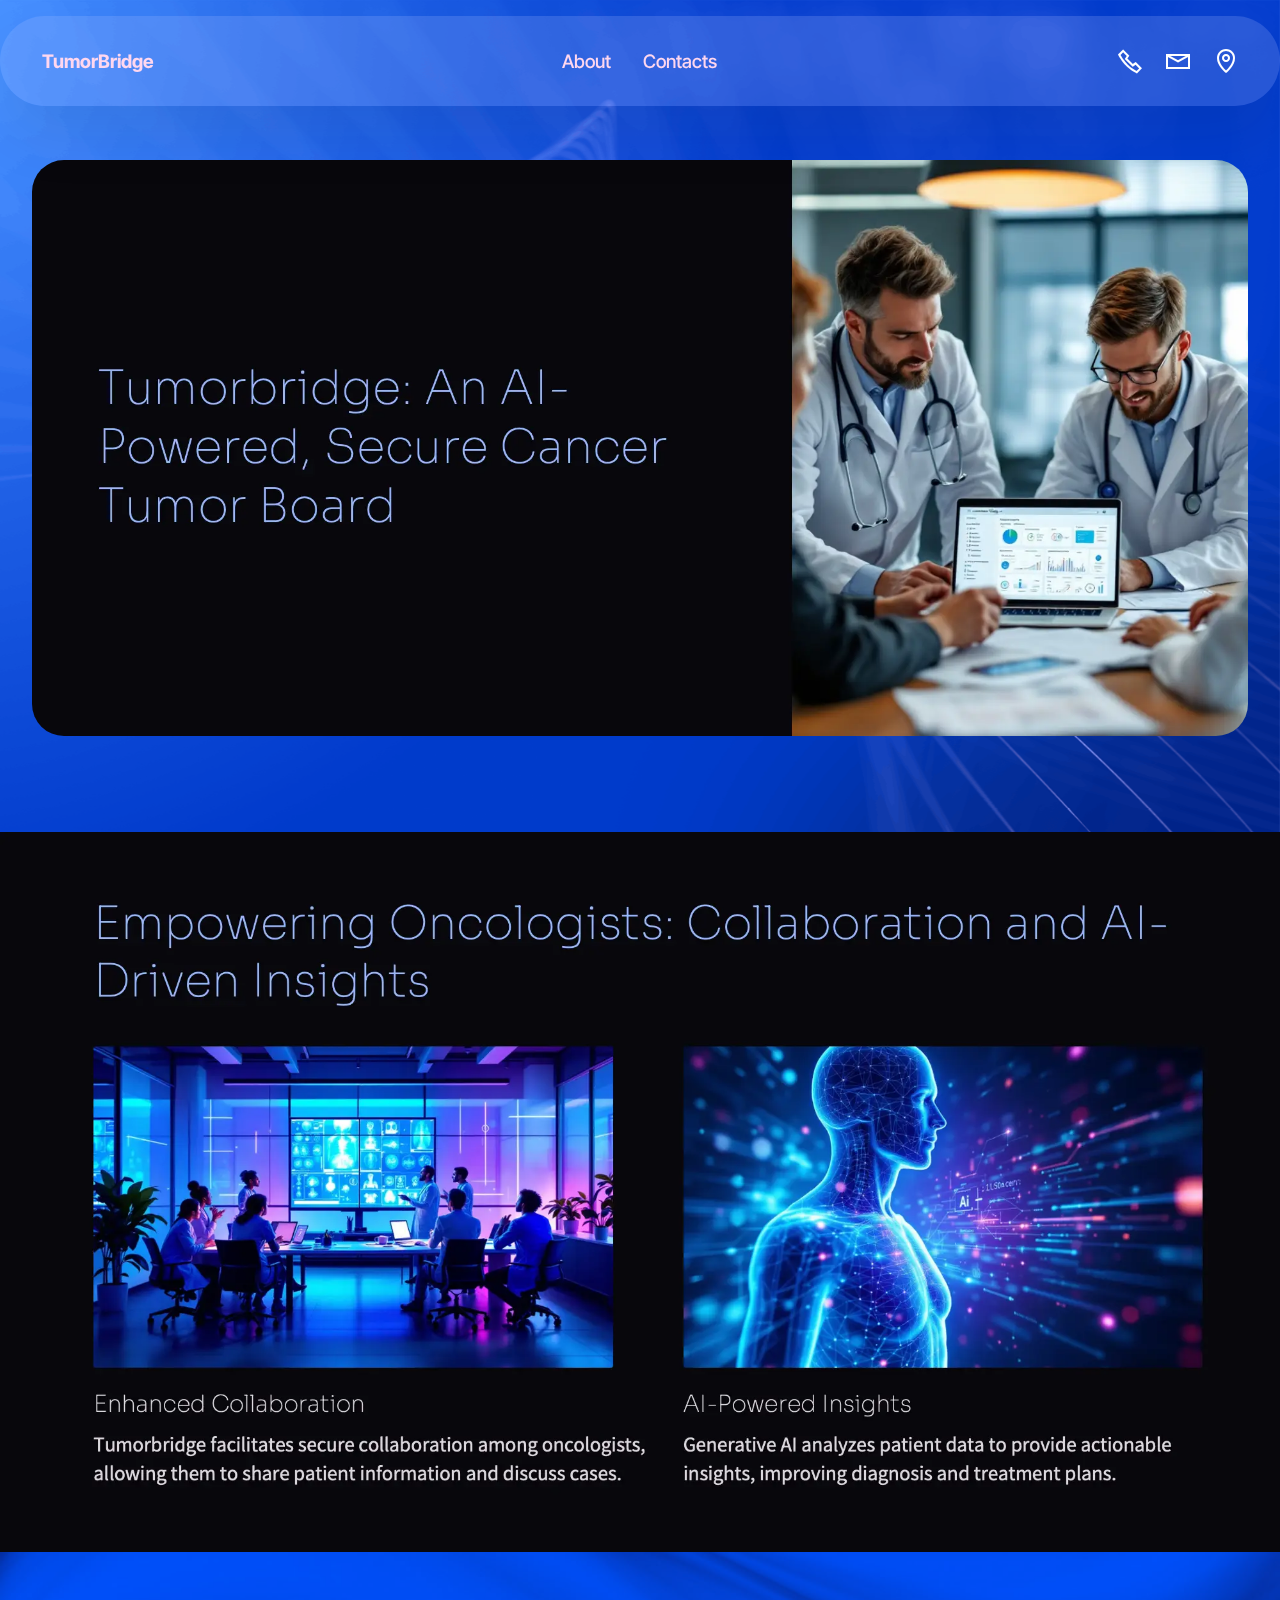
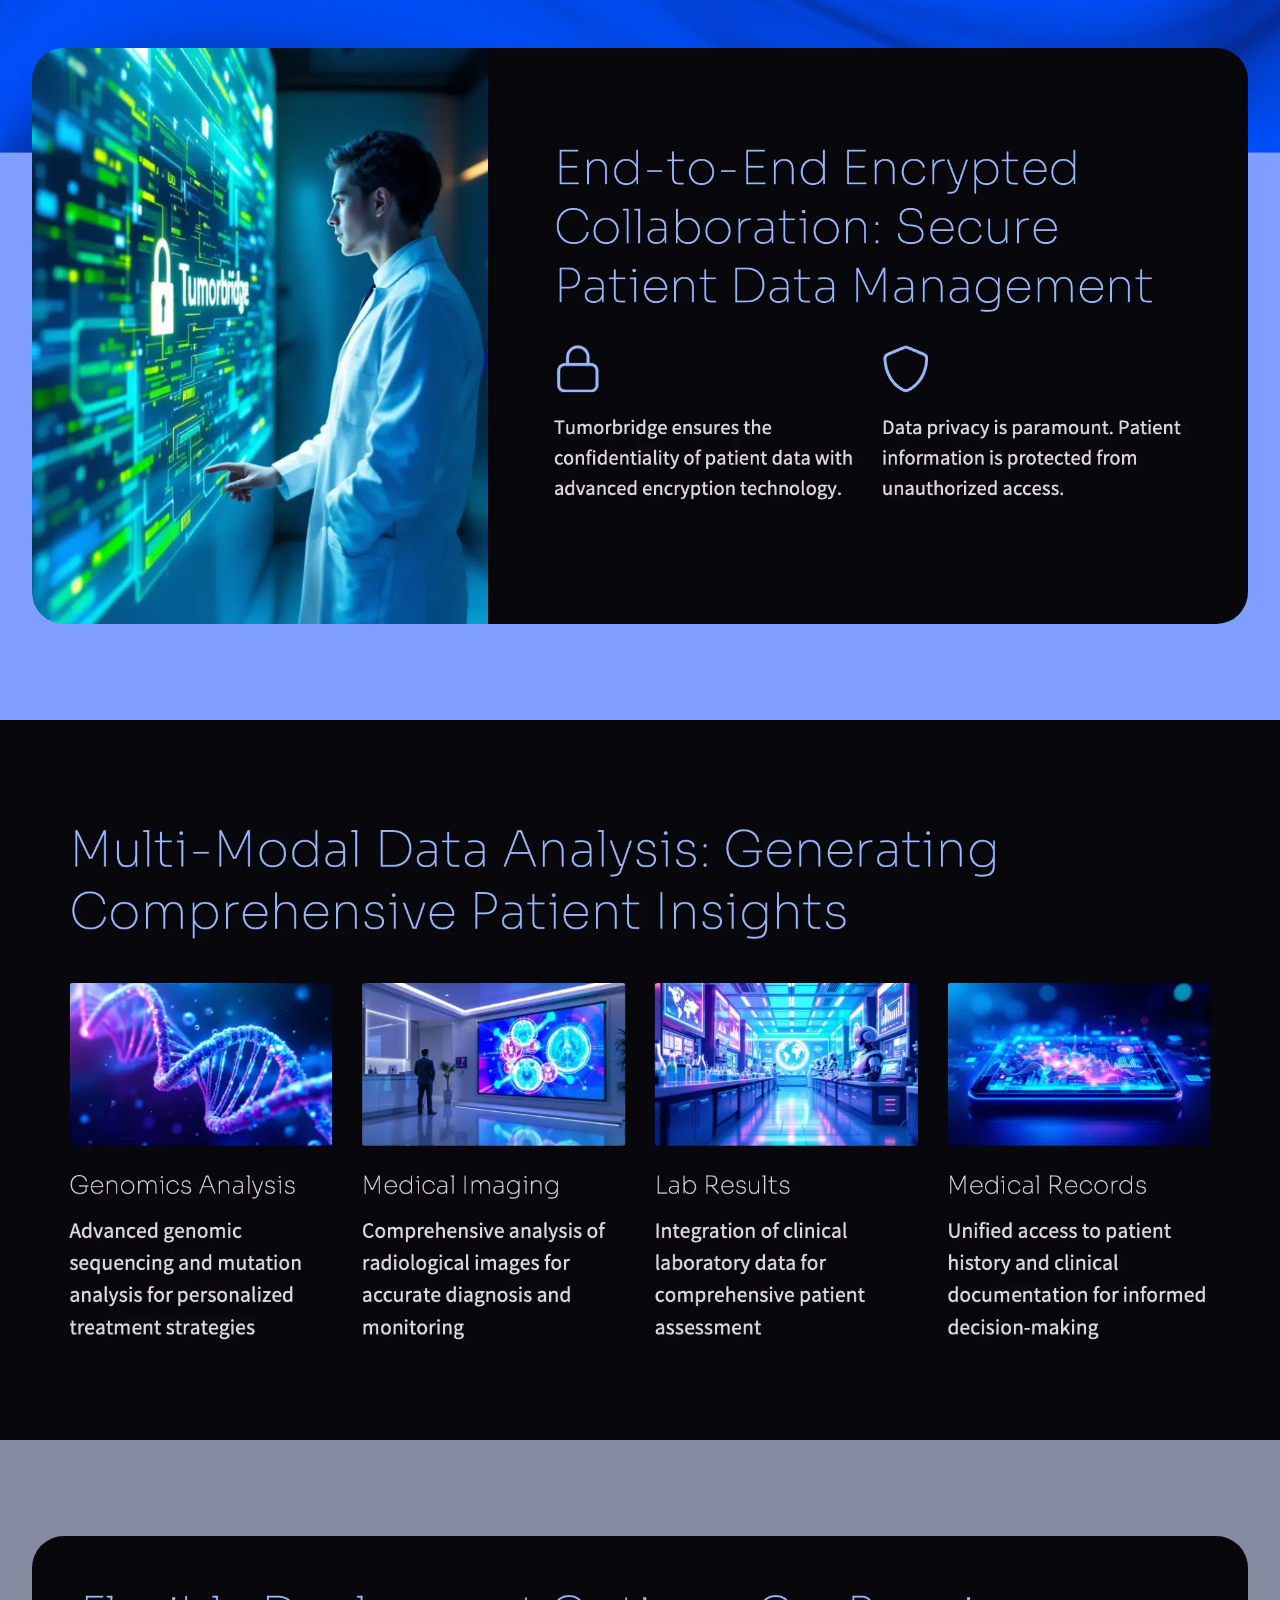
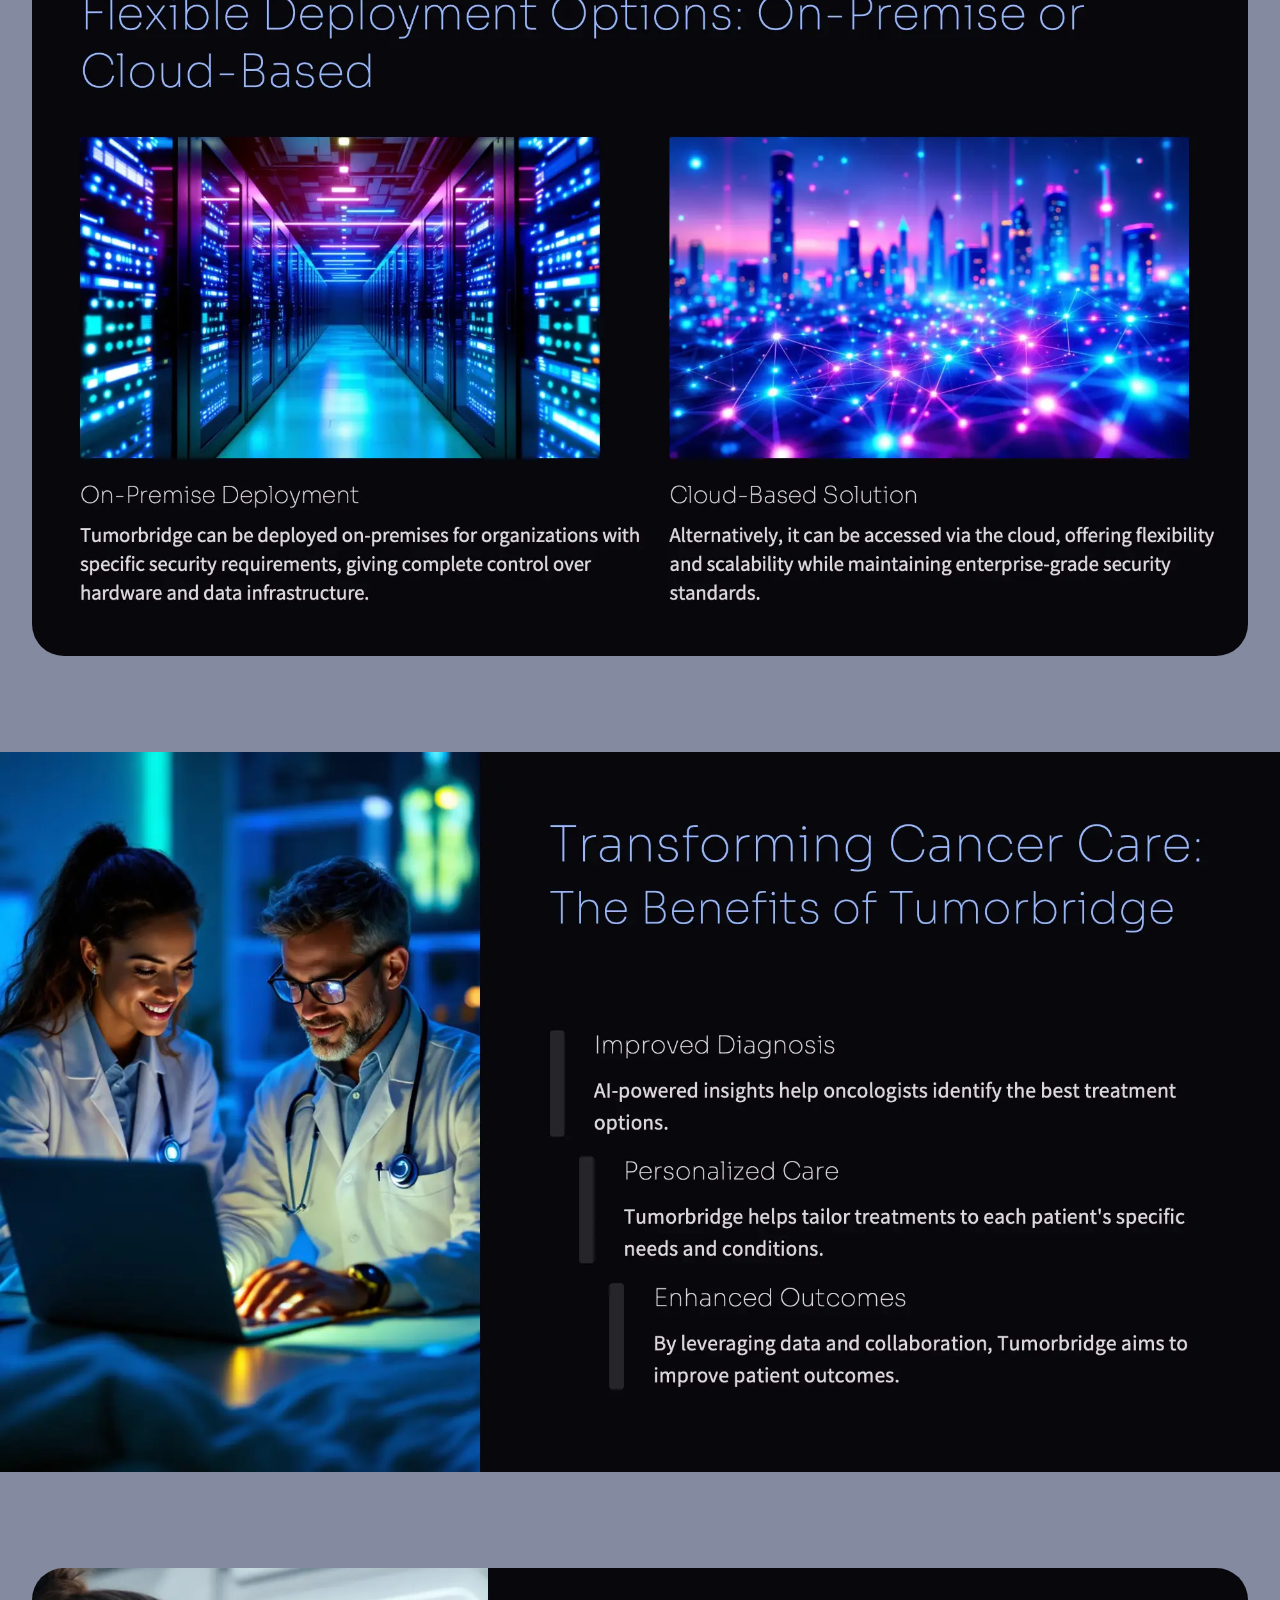
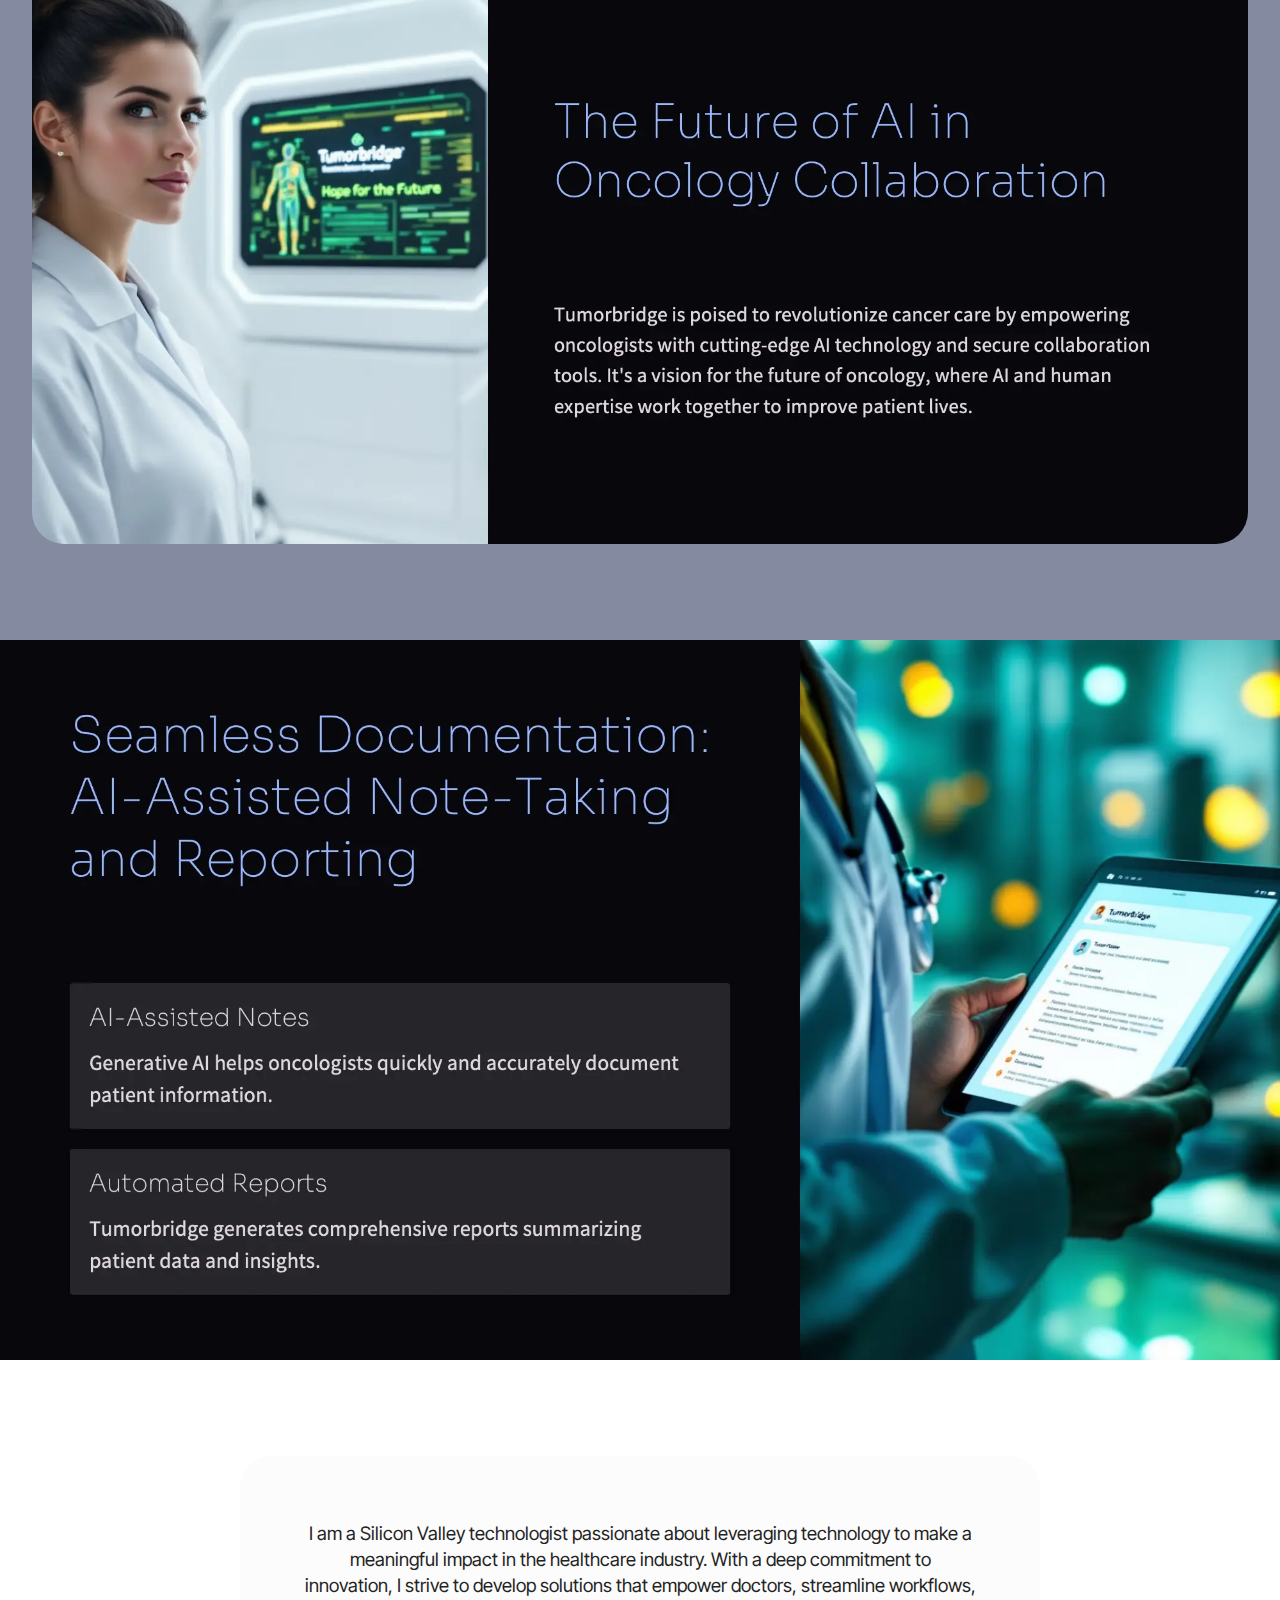
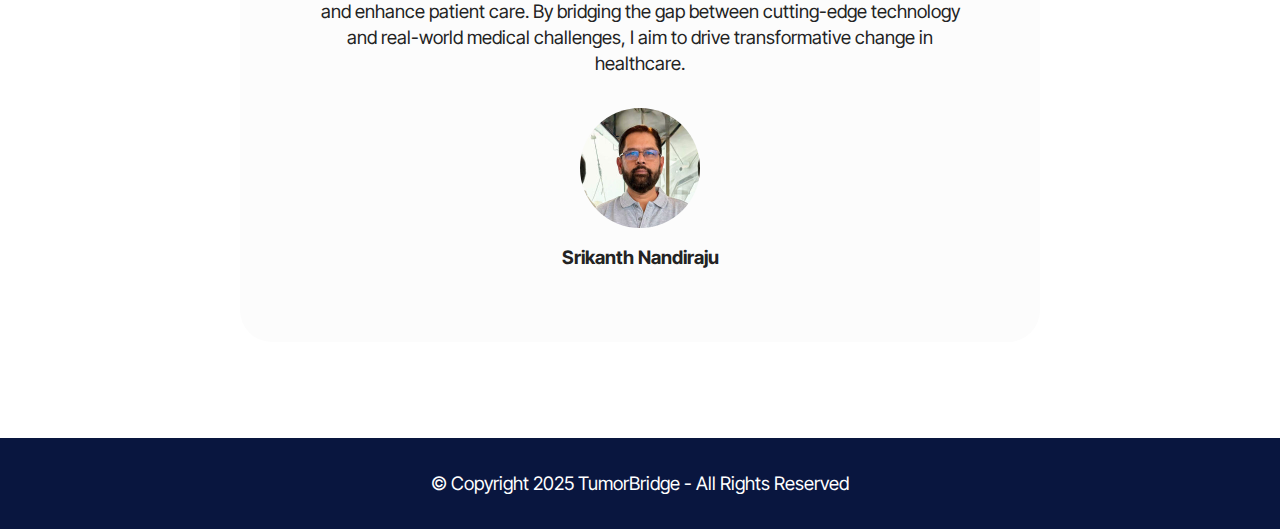
==== commit 84e2d6d5: "Fixed top" ====
--- a/index.html
+++ b/index.html
@@ -8,7 +8,7 @@
   <meta name="generator" content="Mobirise v5.9.18, mobirise.com">
   <meta name="viewport" content="width=device-width, initial-scale=1, minimum-scale=1">
   <link rel="shortcut icon" href="assets/images/slide1-1.webp" type="image/x-icon">
-  <meta name="description" content="">
+  <meta name="description" content="AI to empower Oncologist to tackle cancer intelligently">
 
 
   <title>[ Tumor Bridge ]</title>
@@ -26,8 +26,8 @@
     <link rel="stylesheet"
       href="https://fonts.googleapis.com/css?family=Inter+Tight:100,200,300,400,500,600,700,800,900,100i,200i,300i,400i,500i,600i,700i,800i,900i&display=swap">
   </noscript>
-  <link rel="preload" as="style" href="assets/mobirise/css/mbr-additional.css?v=4ogTkj">
-  <link rel="stylesheet" href="assets/mobirise/css/mbr-additional.css?v=4ogTkj" type="text/css">
+  <link rel="preload" as="style" href="assets/mobirise/css/mbr-additional.css?v=vUxYhc">
+  <link rel="stylesheet" href="assets/mobirise/css/mbr-additional.css?v=vUxYhc" type="text/css">
 
 
 
@@ -44,8 +44,8 @@
       <div class="container">
         <div class="navbar-brand">
 
-          <span class="navbar-caption-wrap"><a class="text-secondary navbar-caption display-4"
-              href="index.html#footer04-f">TumorBridge</a></span>
+          <span class="navbar-caption-wrap"><a class="text-primary text-secondary navbar-caption display-4"
+              href="index.html#top">TumorBridge</a></span>
         </div>
         <button class="navbar-toggler" type="button" data-toggle="collapse" data-bs-toggle="collapse"
           data-target="#navbarSupportedContent" data-bs-target="#navbarSupportedContent"
@@ -265,6 +265,8 @@
   <script src="assets/theme/js/script.js"></script>
 
 
+  <div id="scrollToTop" class="mbr-arrow-up scrollToTop"><a style="text-align: center;"><i
+        class="cm-icon cm-icon-smallarrow-up mbr-arrow-up-icon mbr-arrow-up-icon-cm"></i></a></div>
 
 </body>
 
--- a/assets/mobirise/css/mbr-additional.css
+++ b/assets/mobirise/css/mbr-additional.css
@@ -21,27 +21,27 @@
 }
 .display-1 {
   font-family: 'Inter Tight', sans-serif;
+  font-size: 4rem;
+  line-height: 1;
+}
+.display-1 > .mbr-iconfont {
   font-size: 5rem;
-  line-height: 1;
-}
-.display-1 > .mbr-iconfont {
-  font-size: 6.25rem;
 }
 .display-2 {
   font-family: 'Inter Tight', sans-serif;
-  font-size: 4rem;
+  font-size: 3rem;
   line-height: 1;
 }
 .display-2 > .mbr-iconfont {
-  font-size: 5rem;
+  font-size: 3.75rem;
 }
 .display-4 {
   font-family: 'Inter Tight', sans-serif;
-  font-size: 1.4rem;
+  font-size: 1.2rem;
   line-height: 1.5;
 }
 .display-4 > .mbr-iconfont {
-  font-size: 1.75rem;
+  font-size: 1.5rem;
 }
 .display-5 {
   font-family: 'Inter Tight', sans-serif;
@@ -53,11 +53,11 @@
 }
 .display-7 {
   font-family: 'Inter Tight', sans-serif;
-  font-size: 1.4rem;
+  font-size: 1.2rem;
   line-height: 1.3;
 }
 .display-7 > .mbr-iconfont {
-  font-size: 1.75rem;
+  font-size: 1.5rem;
 }
 /* ---- Fluid typography for mobile devices ---- */
 /* 1.4 - font scale ratio ( bootstrap == 1.42857 ) */
@@ -66,24 +66,24 @@
 /* 0.65 - min scale variable, may vary */
 @media (max-width: 992px) {
   .display-1 {
-    font-size: 4rem;
+    font-size: 3.2rem;
   }
 }
 @media (max-width: 768px) {
   .display-1 {
-    font-size: 3.5rem;
-    font-size: calc( 2.4rem + (5 - 2.4) * ((100vw - 20rem) / (48 - 20)));
-    line-height: calc( 1.1 * (2.4rem + (5 - 2.4) * ((100vw - 20rem) / (48 - 20))));
+    font-size: 2.8rem;
+    font-size: calc( 2.05rem + (4 - 2.05) * ((100vw - 20rem) / (48 - 20)));
+    line-height: calc( 1.1 * (2.05rem + (4 - 2.05) * ((100vw - 20rem) / (48 - 20))));
   }
   .display-2 {
-    font-size: 3.2rem;
-    font-size: calc( 2.05rem + (4 - 2.05) * ((100vw - 20rem) / (48 - 20)));
-    line-height: calc( 1.3 * (2.05rem + (4 - 2.05) * ((100vw - 20rem) / (48 - 20))));
+    font-size: 2.4rem;
+    font-size: calc( 1.7rem + (3 - 1.7) * ((100vw - 20rem) / (48 - 20)));
+    line-height: calc( 1.3 * (1.7rem + (3 - 1.7) * ((100vw - 20rem) / (48 - 20))));
   }
   .display-4 {
-    font-size: 1.12rem;
-    font-size: calc( 1.14rem + (1.4 - 1.14) * ((100vw - 20rem) / (48 - 20)));
-    line-height: calc( 1.4 * (1.14rem + (1.4 - 1.14) * ((100vw - 20rem) / (48 - 20))));
+    font-size: 0.96rem;
+    font-size: calc( 1.07rem + (1.2 - 1.07) * ((100vw - 20rem) / (48 - 20)));
+    line-height: calc( 1.4 * (1.07rem + (1.2 - 1.07) * ((100vw - 20rem) / (48 - 20))));
   }
   .display-5 {
     font-size: 1.6rem;
@@ -91,26 +91,26 @@
     line-height: calc( 1.4 * (1.35rem + (2 - 1.35) * ((100vw - 20rem) / (48 - 20))));
   }
   .display-7 {
-    font-size: 1.12rem;
-    font-size: calc( 1.14rem + (1.4 - 1.14) * ((100vw - 20rem) / (48 - 20)));
-    line-height: calc( 1.4 * (1.14rem + (1.4 - 1.14) * ((100vw - 20rem) / (48 - 20))));
+    font-size: 0.96rem;
+    font-size: calc( 1.07rem + (1.2 - 1.07) * ((100vw - 20rem) / (48 - 20)));
+    line-height: calc( 1.4 * (1.07rem + (1.2 - 1.07) * ((100vw - 20rem) / (48 - 20))));
   }
 }
 @media (min-width: 992px) and (max-width: 1400px) {
   .display-1 {
-    font-size: 3.5rem;
-    font-size: calc( 2.4rem + (5 - 2.4) * ((100vw - 62rem) / (87 - 62)));
-    line-height: calc( 1.1 * (2.4rem + (5 - 2.4) * ((100vw - 62rem) / (87 - 62))));
+    font-size: 2.8rem;
+    font-size: calc( 2.05rem + (4 - 2.05) * ((100vw - 62rem) / (87 - 62)));
+    line-height: calc( 1.1 * (2.05rem + (4 - 2.05) * ((100vw - 62rem) / (87 - 62))));
   }
   .display-2 {
-    font-size: 3.2rem;
-    font-size: calc( 2.05rem + (4 - 2.05) * ((100vw - 62rem) / (87 - 62)));
-    line-height: calc( 1.3 * (2.05rem + (4 - 2.05) * ((100vw - 62rem) / (87 - 62))));
+    font-size: 2.4rem;
+    font-size: calc( 1.7rem + (3 - 1.7) * ((100vw - 62rem) / (87 - 62)));
+    line-height: calc( 1.3 * (1.7rem + (3 - 1.7) * ((100vw - 62rem) / (87 - 62))));
   }
   .display-4 {
-    font-size: 1.12rem;
-    font-size: calc( 1.14rem + (1.4 - 1.14) * ((100vw - 62rem) / (87 - 62)));
-    line-height: calc( 1.4 * (1.14rem + (1.4 - 1.14) * ((100vw - 62rem) / (87 - 62))));
+    font-size: 0.96rem;
+    font-size: calc( 1.07rem + (1.2 - 1.07) * ((100vw - 62rem) / (87 - 62)));
+    line-height: calc( 1.4 * (1.07rem + (1.2 - 1.07) * ((100vw - 62rem) / (87 - 62))));
   }
   .display-5 {
     font-size: 1.6rem;
@@ -118,9 +118,9 @@
     line-height: calc( 1.4 * (1.35rem + (2 - 1.35) * ((100vw - 62rem) / (87 - 62))));
   }
   .display-7 {
-    font-size: 1.12rem;
-    font-size: calc( 1.14rem + (1.4 - 1.14) * ((100vw - 62rem) / (87 - 62)));
-    line-height: calc( 1.4 * (1.14rem + (1.4 - 1.14) * ((100vw - 62rem) / (87 - 62))));
+    font-size: 0.96rem;
+    font-size: calc( 1.07rem + (1.2 - 1.07) * ((100vw - 62rem) / (87 - 62)));
+    line-height: calc( 1.4 * (1.07rem + (1.2 - 1.07) * ((100vw - 62rem) / (87 - 62))));
   }
 }
 /* Buttons */
@@ -641,18 +641,18 @@
   color: #ffffff;
 }
 /* Scroll to top button*/
-.scrollToTop_wraper {
-  display: none;
+#scrollToTop a {
+  border-radius: 100px;
 }
 .form-control {
   font-family: 'Inter Tight', sans-serif;
-  font-size: 1.4rem;
+  font-size: 1.2rem;
   line-height: 1.3;
   font-weight: 400;
   border-radius: 40px !important;
 }
 .form-control > .mbr-iconfont {
-  font-size: 1.75rem;
+  font-size: 1.5rem;
 }
 .form-control:hover,
 .form-control:focus {
@@ -661,12 +661,12 @@
 }
 .form-control:-webkit-input-placeholder {
   font-family: 'Inter Tight', sans-serif;
-  font-size: 1.4rem;
+  font-size: 1.2rem;
   line-height: 1.3;
   font-weight: 400;
 }
 .form-control:-webkit-input-placeholder > .mbr-iconfont {
-  font-size: 1.75rem;
+  font-size: 1.5rem;
 }
 blockquote {
   border-color: #9fe870;
@@ -1635,7 +1635,7 @@
   top: 0;
 }
 .cid-uChkmJxXgP .card-wrapper {
-  background: #ffffff;
+  background: #fcfcfc;
 }
 @media (max-width: 767px) {
   .cid-uChkmJxXgP .card-wrapper {
--- a/assets/mobirise/css/mbr-additional.css
+++ b/assets/mobirise/css/mbr-additional.css
@@ -21,27 +21,27 @@
 }
 .display-1 {
   font-family: 'Inter Tight', sans-serif;
+  font-size: 4rem;
+  line-height: 1;
+}
+.display-1 > .mbr-iconfont {
   font-size: 5rem;
-  line-height: 1;
-}
-.display-1 > .mbr-iconfont {
-  font-size: 6.25rem;
 }
 .display-2 {
   font-family: 'Inter Tight', sans-serif;
-  font-size: 4rem;
+  font-size: 3rem;
   line-height: 1;
 }
 .display-2 > .mbr-iconfont {
-  font-size: 5rem;
+  font-size: 3.75rem;
 }
 .display-4 {
   font-family: 'Inter Tight', sans-serif;
-  font-size: 1.4rem;
+  font-size: 1.2rem;
   line-height: 1.5;
 }
 .display-4 > .mbr-iconfont {
-  font-size: 1.75rem;
+  font-size: 1.5rem;
 }
 .display-5 {
   font-family: 'Inter Tight', sans-serif;
@@ -53,11 +53,11 @@
 }
 .display-7 {
   font-family: 'Inter Tight', sans-serif;
-  font-size: 1.4rem;
+  font-size: 1.2rem;
   line-height: 1.3;
 }
 .display-7 > .mbr-iconfont {
-  font-size: 1.75rem;
+  font-size: 1.5rem;
 }
 /* ---- Fluid typography for mobile devices ---- */
 /* 1.4 - font scale ratio ( bootstrap == 1.42857 ) */
@@ -66,24 +66,24 @@
 /* 0.65 - min scale variable, may vary */
 @media (max-width: 992px) {
   .display-1 {
-    font-size: 4rem;
+    font-size: 3.2rem;
   }
 }
 @media (max-width: 768px) {
   .display-1 {
-    font-size: 3.5rem;
-    font-size: calc( 2.4rem + (5 - 2.4) * ((100vw - 20rem) / (48 - 20)));
-    line-height: calc( 1.1 * (2.4rem + (5 - 2.4) * ((100vw - 20rem) / (48 - 20))));
+    font-size: 2.8rem;
+    font-size: calc( 2.05rem + (4 - 2.05) * ((100vw - 20rem) / (48 - 20)));
+    line-height: calc( 1.1 * (2.05rem + (4 - 2.05) * ((100vw - 20rem) / (48 - 20))));
   }
   .display-2 {
-    font-size: 3.2rem;
-    font-size: calc( 2.05rem + (4 - 2.05) * ((100vw - 20rem) / (48 - 20)));
-    line-height: calc( 1.3 * (2.05rem + (4 - 2.05) * ((100vw - 20rem) / (48 - 20))));
+    font-size: 2.4rem;
+    font-size: calc( 1.7rem + (3 - 1.7) * ((100vw - 20rem) / (48 - 20)));
+    line-height: calc( 1.3 * (1.7rem + (3 - 1.7) * ((100vw - 20rem) / (48 - 20))));
   }
   .display-4 {
-    font-size: 1.12rem;
-    font-size: calc( 1.14rem + (1.4 - 1.14) * ((100vw - 20rem) / (48 - 20)));
-    line-height: calc( 1.4 * (1.14rem + (1.4 - 1.14) * ((100vw - 20rem) / (48 - 20))));
+    font-size: 0.96rem;
+    font-size: calc( 1.07rem + (1.2 - 1.07) * ((100vw - 20rem) / (48 - 20)));
+    line-height: calc( 1.4 * (1.07rem + (1.2 - 1.07) * ((100vw - 20rem) / (48 - 20))));
   }
   .display-5 {
     font-size: 1.6rem;
@@ -91,26 +91,26 @@
     line-height: calc( 1.4 * (1.35rem + (2 - 1.35) * ((100vw - 20rem) / (48 - 20))));
   }
   .display-7 {
-    font-size: 1.12rem;
-    font-size: calc( 1.14rem + (1.4 - 1.14) * ((100vw - 20rem) / (48 - 20)));
-    line-height: calc( 1.4 * (1.14rem + (1.4 - 1.14) * ((100vw - 20rem) / (48 - 20))));
+    font-size: 0.96rem;
+    font-size: calc( 1.07rem + (1.2 - 1.07) * ((100vw - 20rem) / (48 - 20)));
+    line-height: calc( 1.4 * (1.07rem + (1.2 - 1.07) * ((100vw - 20rem) / (48 - 20))));
   }
 }
 @media (min-width: 992px) and (max-width: 1400px) {
   .display-1 {
-    font-size: 3.5rem;
-    font-size: calc( 2.4rem + (5 - 2.4) * ((100vw - 62rem) / (87 - 62)));
-    line-height: calc( 1.1 * (2.4rem + (5 - 2.4) * ((100vw - 62rem) / (87 - 62))));
+    font-size: 2.8rem;
+    font-size: calc( 2.05rem + (4 - 2.05) * ((100vw - 62rem) / (87 - 62)));
+    line-height: calc( 1.1 * (2.05rem + (4 - 2.05) * ((100vw - 62rem) / (87 - 62))));
   }
   .display-2 {
-    font-size: 3.2rem;
-    font-size: calc( 2.05rem + (4 - 2.05) * ((100vw - 62rem) / (87 - 62)));
-    line-height: calc( 1.3 * (2.05rem + (4 - 2.05) * ((100vw - 62rem) / (87 - 62))));
+    font-size: 2.4rem;
+    font-size: calc( 1.7rem + (3 - 1.7) * ((100vw - 62rem) / (87 - 62)));
+    line-height: calc( 1.3 * (1.7rem + (3 - 1.7) * ((100vw - 62rem) / (87 - 62))));
   }
   .display-4 {
-    font-size: 1.12rem;
-    font-size: calc( 1.14rem + (1.4 - 1.14) * ((100vw - 62rem) / (87 - 62)));
-    line-height: calc( 1.4 * (1.14rem + (1.4 - 1.14) * ((100vw - 62rem) / (87 - 62))));
+    font-size: 0.96rem;
+    font-size: calc( 1.07rem + (1.2 - 1.07) * ((100vw - 62rem) / (87 - 62)));
+    line-height: calc( 1.4 * (1.07rem + (1.2 - 1.07) * ((100vw - 62rem) / (87 - 62))));
   }
   .display-5 {
     font-size: 1.6rem;
@@ -118,9 +118,9 @@
     line-height: calc( 1.4 * (1.35rem + (2 - 1.35) * ((100vw - 62rem) / (87 - 62))));
   }
   .display-7 {
-    font-size: 1.12rem;
-    font-size: calc( 1.14rem + (1.4 - 1.14) * ((100vw - 62rem) / (87 - 62)));
-    line-height: calc( 1.4 * (1.14rem + (1.4 - 1.14) * ((100vw - 62rem) / (87 - 62))));
+    font-size: 0.96rem;
+    font-size: calc( 1.07rem + (1.2 - 1.07) * ((100vw - 62rem) / (87 - 62)));
+    line-height: calc( 1.4 * (1.07rem + (1.2 - 1.07) * ((100vw - 62rem) / (87 - 62))));
   }
 }
 /* Buttons */
@@ -641,18 +641,18 @@
   color: #ffffff;
 }
 /* Scroll to top button*/
-.scrollToTop_wraper {
-  display: none;
+#scrollToTop a {
+  border-radius: 100px;
 }
 .form-control {
   font-family: 'Inter Tight', sans-serif;
-  font-size: 1.4rem;
+  font-size: 1.2rem;
   line-height: 1.3;
   font-weight: 400;
   border-radius: 40px !important;
 }
 .form-control > .mbr-iconfont {
-  font-size: 1.75rem;
+  font-size: 1.5rem;
 }
 .form-control:hover,
 .form-control:focus {
@@ -661,12 +661,12 @@
 }
 .form-control:-webkit-input-placeholder {
   font-family: 'Inter Tight', sans-serif;
-  font-size: 1.4rem;
+  font-size: 1.2rem;
   line-height: 1.3;
   font-weight: 400;
 }
 .form-control:-webkit-input-placeholder > .mbr-iconfont {
-  font-size: 1.75rem;
+  font-size: 1.5rem;
 }
 blockquote {
   border-color: #9fe870;
@@ -1635,7 +1635,7 @@
   top: 0;
 }
 .cid-uChkmJxXgP .card-wrapper {
-  background: #ffffff;
+  background: #fcfcfc;
 }
 @media (max-width: 767px) {
   .cid-uChkmJxXgP .card-wrapper {
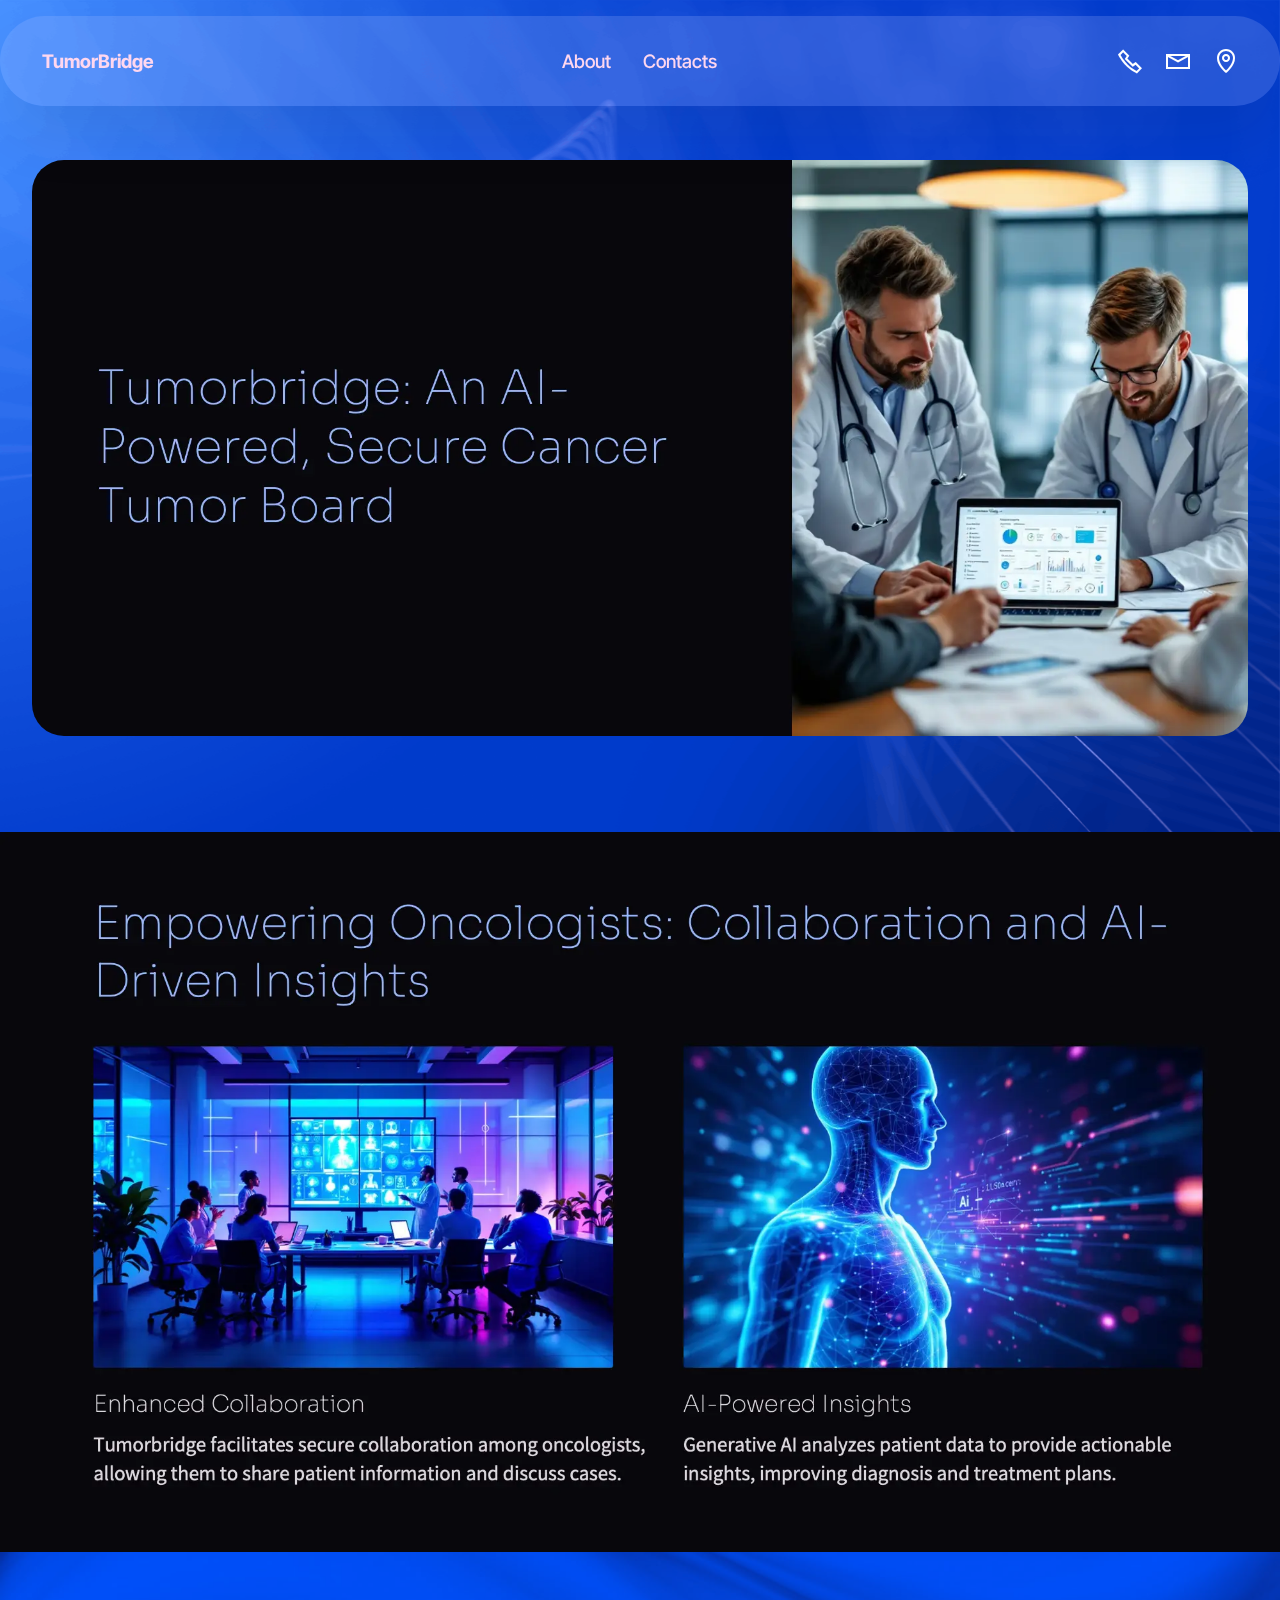
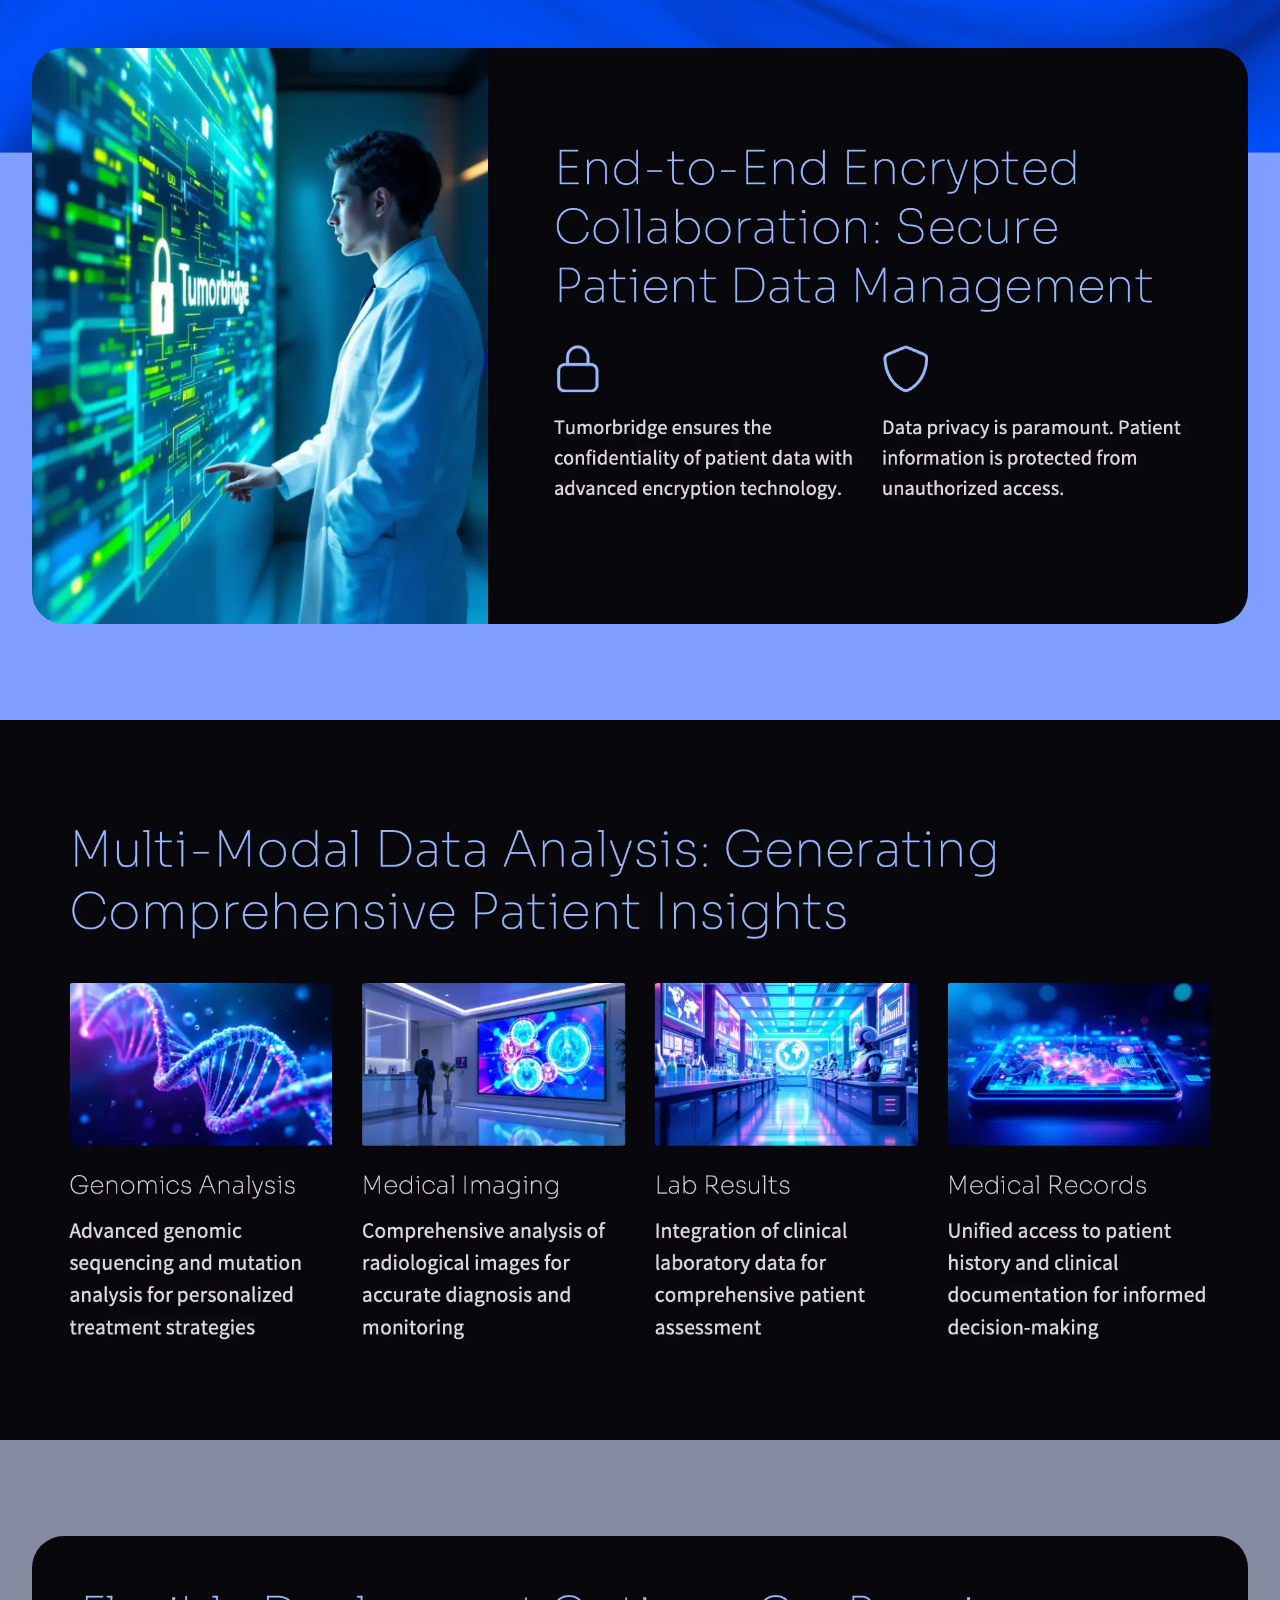
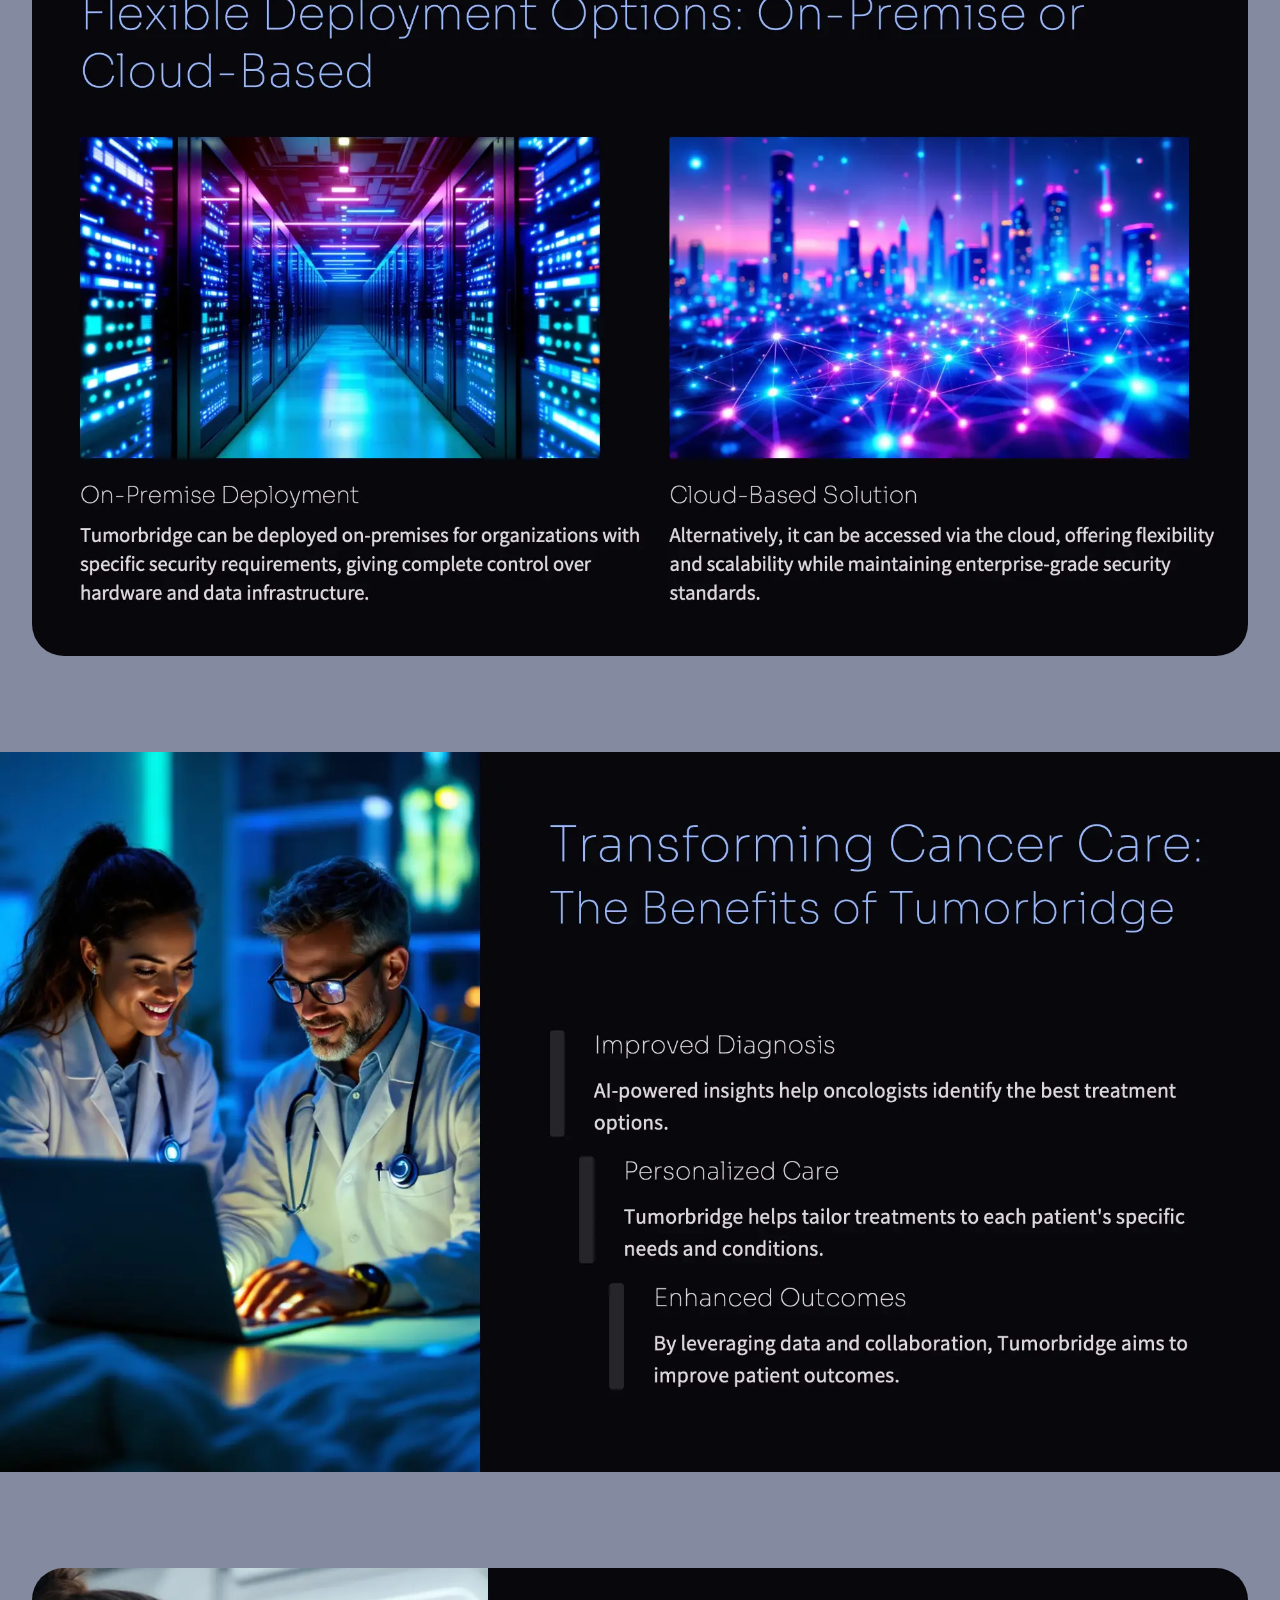
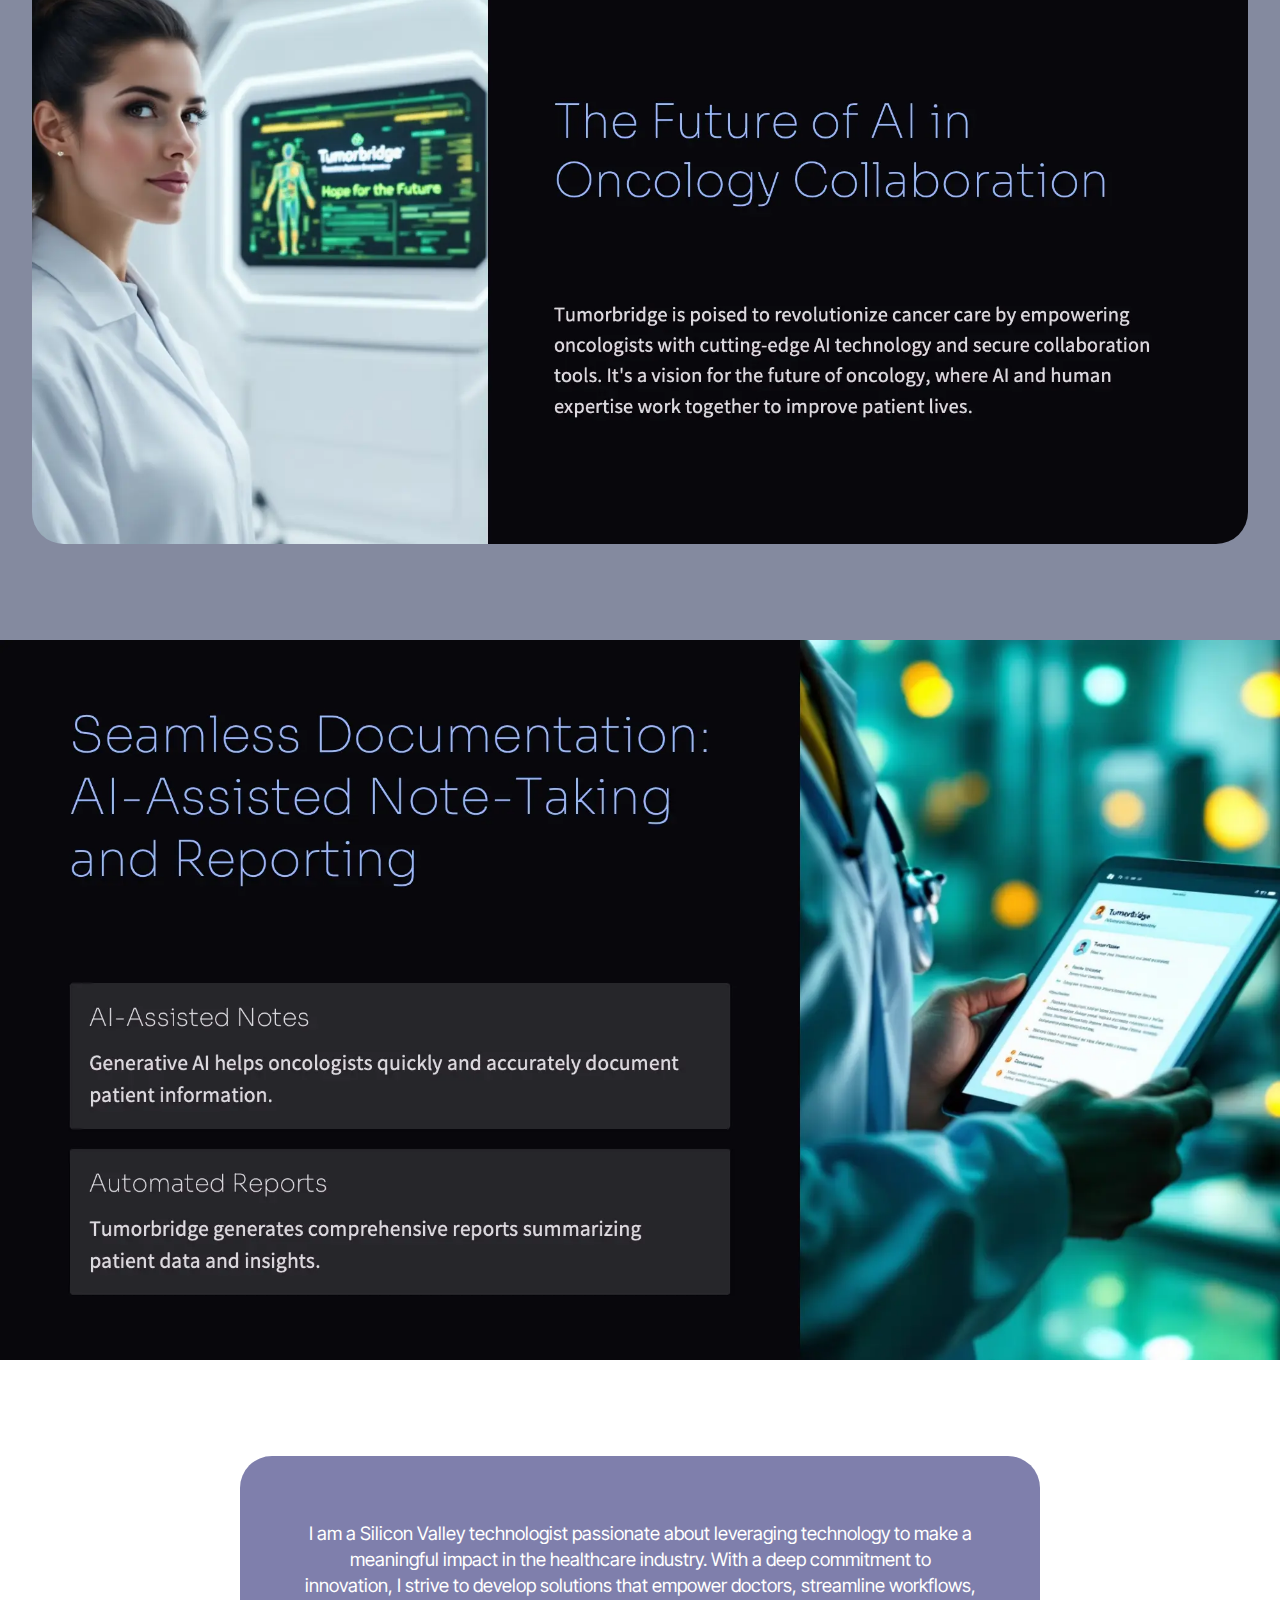
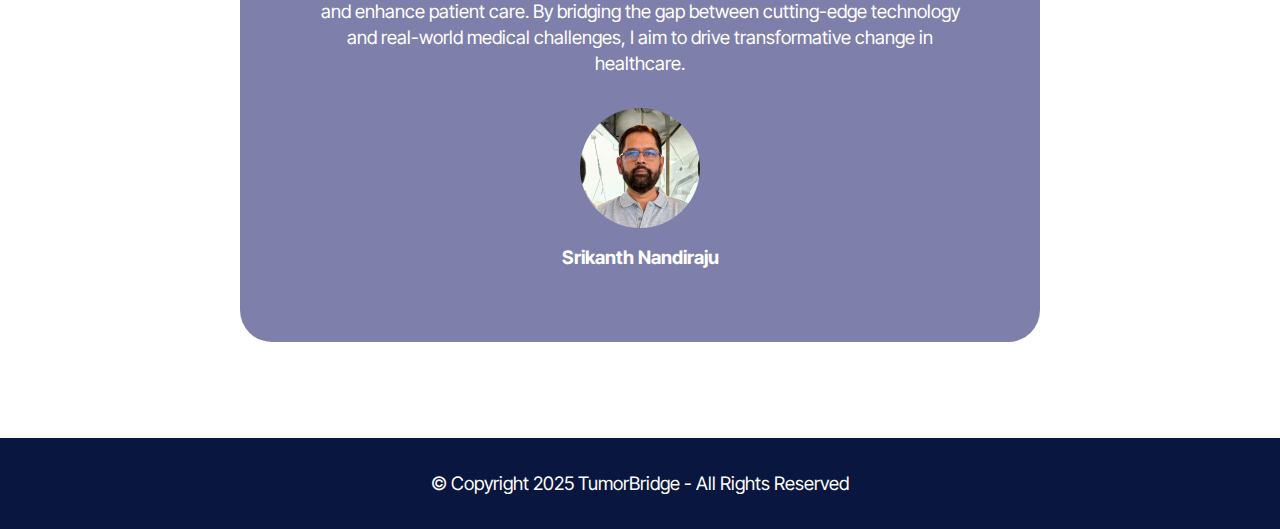
==== commit fc53f8a3: "added content pages" ====
--- a/index.html
+++ b/index.html
@@ -217,7 +217,7 @@
     <div class="container-fluid">
       <div class="justify-content-center row">
         <div class="card col-12 col-md-12 col-lg-8">
-          <div class="card-wrapper">
+          <div class="card-wrapper" style="background-color: rgba(0,0,90,0.5);color:white;">
             <div class="card-box align-center">
               <p class="card-text mbr-fonts-style display-7">
                 I am a Silicon Valley technologist passionate about leveraging technology to make a meaningful impact in
